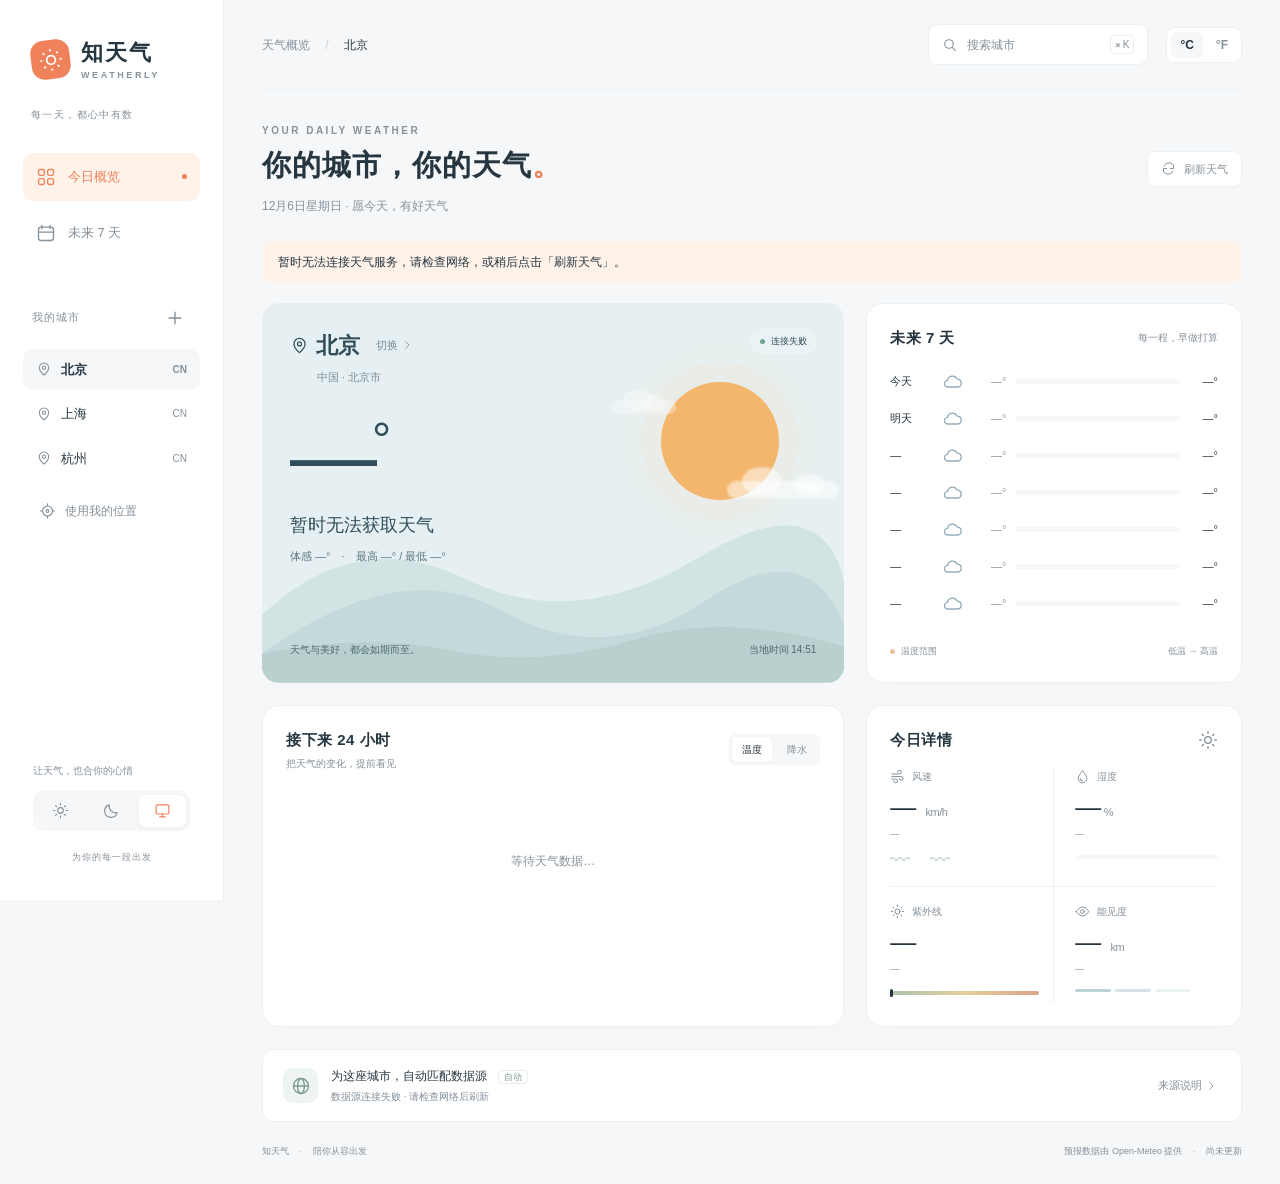
==== web-src/index.html @ a91d3758 "Import verified archived release v1.0.0 Full native source: False. Imported on 2026-10-25; not origi" ====
<!doctype html>
<html lang="zh-CN" data-theme="light">
<head>
  <meta charset="UTF-8"><meta name="viewport" content="width=device-width, initial-scale=1">
  <meta name="description" content="知天气：你的城市，你的天气。自动匹配地区预报源，查看当下天气、小时趋势与七日预报。">
  <meta name="theme-color" content="#f5f7f9"><title>知天气 · Weatherly</title>
  <link rel="icon" href="data:image/svg+xml,%3Csvg xmlns='http://www.w3.org/2000/svg' viewBox='0 0 40 40'%3E%3Crect width='40' height='40' rx='12' fill='%23f47752'/%3E%3Ccircle cx='20' cy='20' r='9' fill='white'/%3E%3C/svg%3E">
  <link rel="stylesheet" href="style.css"><script src="native.js" defer></script><script src="app.js" defer></script>
</head>
<body>
<svg class="sprite" xmlns="http://www.w3.org/2000/svg" aria-hidden="true"><defs>
<symbol id="i-sun" viewBox="0 0 24 24"><circle cx="12" cy="12" r="4"/><path d="M12 2v2m0 16v2M2 12h2m16 0h2M5 5l1.5 1.5m11 11L19 19M5 19l1.5-1.5m11-11L19 5"/></symbol>
<symbol id="i-cloud" viewBox="0 0 24 24"><path d="M6 18a4 4 0 0 1-.5-8 6 6 0 0 1 11.4-1.5A4.8 4.8 0 0 1 18 18Z"/></symbol>
<symbol id="i-rain" viewBox="0 0 24 24"><path d="M5 15a4 4 0 0 1 0-8 6 6 0 0 1 11 1 4 4 0 0 1 2 7M7 18l-1 3m6-3-1 3m6-3-1 3"/></symbol>
<symbol id="i-moon" viewBox="0 0 24 24"><path d="M20 15A9 9 0 0 1 9 4a9 9 0 1 0 11 11Z"/></symbol>
<symbol id="i-pin" viewBox="0 0 24 24"><path d="M19 10c0 5-7 11-7 11S5 15 5 10a7 7 0 1 1 14 0Z"/><circle cx="12" cy="10" r="2.5"/></symbol>
<symbol id="i-search" viewBox="0 0 24 24"><circle cx="10.5" cy="10.5" r="6.5"/><path d="m16 16 4 4"/></symbol>
<symbol id="i-arrow" viewBox="0 0 24 24"><path d="m9 5 7 7-7 7"/></symbol>
<symbol id="i-wind" viewBox="0 0 24 24"><path d="M3 8h12a3 3 0 1 0-3-3M3 12h15a3 3 0 1 1-3 3M3 16h6a3 3 0 1 1-3 3"/></symbol>
<symbol id="i-drop" viewBox="0 0 24 24"><path d="M12 3S5 11 5 15a7 7 0 0 0 14 0c0-4-7-12-7-12Z"/><path d="M8 15a4 4 0 0 0 4 4"/></symbol>
<symbol id="i-grid" viewBox="0 0 24 24"><rect x="3" y="3" width="7" height="7" rx="2"/><rect x="14" y="3" width="7" height="7" rx="2"/><rect x="3" y="14" width="7" height="7" rx="2"/><rect x="14" y="14" width="7" height="7" rx="2"/></symbol>
<symbol id="i-calendar" viewBox="0 0 24 24"><rect x="3" y="5" width="18" height="16" rx="3"/><path d="M7 3v4m10-4v4M3 11h18"/></symbol>
<symbol id="i-refresh" viewBox="0 0 24 24"><path d="M20 7v5h-5M4 17v-5h5M5 8a8 8 0 0 1 13-3l2 2M4 17l2 2a8 8 0 0 0 13-3"/></symbol>
<symbol id="i-target" viewBox="0 0 24 24"><circle cx="12" cy="12" r="7"/><circle cx="12" cy="12" r="2"/><path d="M12 2v3m0 14v3M2 12h3m14 0h3"/></symbol>
<symbol id="i-globe" viewBox="0 0 24 24"><circle cx="12" cy="12" r="9"/><ellipse cx="12" cy="12" rx="4" ry="9"/><path d="M3 12h18"/></symbol>
<symbol id="i-info" viewBox="0 0 24 24"><circle cx="12" cy="12" r="9"/><path d="M12 11v6m0-10v.2"/></symbol>
<symbol id="i-eye" viewBox="0 0 24 24"><path d="M2 12s4-7 10-7 10 7 10 7-4 7-10 7S2 12 2 12Z"/><circle cx="12" cy="12" r="3"/></symbol>
<symbol id="i-close" viewBox="0 0 24 24"><path d="m6 6 12 12M6 18 18 6"/></symbol>
<symbol id="i-plus" viewBox="0 0 24 24"><path d="M12 5v14M5 12h14"/></symbol>
<symbol id="i-check" viewBox="0 0 24 24"><path d="m5 12 4 4 10-10"/></symbol>
<symbol id="i-auto" viewBox="0 0 24 24"><rect x="3" y="4" width="18" height="13" rx="2"/><path d="M8 21h8m-4-4v4"/></symbol>
<symbol id="i-snow" viewBox="0 0 24 24"><path d="M12 2v20M3.3 7l17.4 10M3.3 17 20.7 7M9 4l3 3 3-3M9 20l3-3 3 3"/></symbol>
</defs></svg>
<aside class="sidebar">
  <a class="brand" href="#overview"><span class="brand-symbol"><svg><use href="#i-sun"/></svg></span><span>知天气<small>WEATHERLY</small></span></a>
  <div class="sidebar-label">每一天，都心中有数</div>
  <nav aria-label="页面导航"><a class="nav-link active" href="#overview"><svg class="icon"><use href="#i-grid"/></svg>今日概览<span class="nav-dot"></span></a><a class="nav-link" href="#forecast"><svg class="icon"><use href="#i-calendar"/></svg>未来 7 天</a></nav>
  <div class="saved-title">我的城市<button class="icon-button" id="addCity" aria-label="添加城市"><svg class="icon"><use href="#i-plus"/></svg></button></div>
  <div id="savedCities" class="saved-cities"></div>
  <button id="locate" class="location-button"><svg class="icon"><use href="#i-target"/></svg>使用我的位置</button>
  <div class="sidebar-bottom"><div class="theme-label">让天气，也合你的心情</div><div class="theme-control" role="group" aria-label="界面主题"><button data-theme="light" aria-label="浅色主题"><svg class="icon"><use href="#i-sun"/></svg></button><button data-theme="dark" aria-label="深色主题"><svg class="icon"><use href="#i-moon"/></svg></button><button data-theme="auto" aria-label="跟随系统主题"><svg class="icon"><use href="#i-auto"/></svg></button></div><small>为你的每一段出发</small></div>
</aside>
<main id="overview">
  <header><div class="breadcrumb">天气概览 <span>/</span> <strong id="crumbCity">北京</strong></div><div class="header-actions"><button class="city-search" id="searchCity"><svg class="icon"><use href="#i-search"/></svg><span>搜索城市</span><kbd>⌘ K</kbd></button><button class="icon-button mobile-theme" id="quickTheme" aria-label="切换明暗主题"><svg class="icon"><use href="#i-moon"/></svg></button><div class="unit-control" aria-label="温度单位"><button data-unit="c" class="selected">°C</button><button data-unit="f">°F</button></div></div></header>
  <div class="page-heading"><div><div class="eyebrow">YOUR DAILY WEATHER</div><h1>你的城市，你的天气<span>。</span></h1><p id="dateText">正在读取当地时间</p></div><button class="refresh-button" id="refresh"><svg class="icon"><use href="#i-refresh"/></svg><span>刷新天气</span></button></div>
  <div id="notice" class="notice" role="status" hidden></div>
  <div class="dashboard">
    <section class="current-card" aria-label="当前天气">
      <div class="sky-art" aria-hidden="true"><div class="sun-orb"></div><div class="cloud cloud-one"></div><div class="cloud cloud-two"></div><svg class="landscape" viewBox="0 0 800 250" preserveAspectRatio="none"><path d="M0 155Q130 30 280 105T600 75T800 110V250H0Z" fill="var(--hill-back)"/><path d="M0 210Q190 70 330 150T610 135T800 170V250H0Z" fill="var(--hill-mid)"/><path d="M0 210Q140 180 260 205T510 190T800 200V250H0Z" fill="var(--hill-front)"/></svg></div>
      <div class="current-top"><div><div class="location-heading"><svg class="icon"><use href="#i-pin"/></svg><h2 id="cityName">北京</h2><button id="changeCity" class="text-button">切换 <svg class="icon"><use href="#i-arrow"/></svg></button></div><p id="cityRegion">中国 · 北京市</p></div><span class="live-pill" id="liveState"><i></i> 正在连接</span></div>
      <div class="current-main"><div class="temperature" id="temperature">—<span>°</span></div><div class="condition" id="condition">正在获取天气</div><div class="feels" id="feels">体感 —° <span>·</span> 最高 —° / 最低 —°</div></div>
      <div class="current-bottom"><span id="weatherNote">天气与美好，都会如期而至。</span><span id="localTime">当地时间 —</span></div>
    </section>
    <section class="forecast-card panel" id="forecast"><div class="section-title"><h2>未来 7 天</h2><span class="subtle">每一程，早做打算</span></div><div id="dailyForecast" class="daily-forecast" aria-live="polite"></div><div class="forecast-foot"><span class="legend-dot"></span> 温度范围 <span>低温 → 高温</span></div></section>
    <section class="hourly-card panel"><div class="section-title"><div><h2>接下来 24 小时</h2><p class="section-description">把天气的变化，提前看见</p></div><div class="chart-tabs" role="group" aria-label="小时趋势"><button data-chart="temperature" class="selected">温度</button><button data-chart="rain">降水</button></div></div><div class="chart-wrap" id="chart" aria-label="小时温度趋势"></div><div id="hourlyForecast" class="hourly-forecast"></div></section>
    <section class="details-card panel"><div class="section-title"><h2>今日详情</h2><svg class="icon subtle"><use href="#i-sun"/></svg></div><div class="details-grid">
      <div class="detail"><div class="detail-label"><svg class="icon"><use href="#i-wind"/></svg>风速</div><div class="detail-value" id="windValue">— <small>km/h</small></div><p id="windNote">—</p><div class="wind-lines" aria-hidden="true">〰 〰</div></div>
      <div class="detail"><div class="detail-label"><svg class="icon"><use href="#i-drop"/></svg>湿度</div><div class="detail-value" id="humidityValue">—<small>%</small></div><p id="humidityNote">—</p><div class="meter"><span id="humidityMeter"></span></div></div>
      <div class="detail"><div class="detail-label"><svg class="icon"><use href="#i-sun"/></svg>紫外线</div><div class="detail-value" id="uvValue">—</div><p id="uvNote">—</p><div class="uv-meter"><span id="uvMarker"></span></div></div>
      <div class="detail"><div class="detail-label"><svg class="icon"><use href="#i-eye"/></svg>能见度</div><div class="detail-value" id="visibilityValue">— <small>km</small></div><p id="visibilityNote">—</p><div class="visibility-lines" aria-hidden="true"><i></i><i></i><i></i></div></div>
    </div></section>
    <section class="source-strip"><div class="source-icon"><svg class="icon"><use href="#i-globe"/></svg></div><div><div class="source-heading">为这座城市，自动匹配数据源 <span class="auto-tag">自动</span></div><p id="sourceText">正在选择地区预报模型…</p></div><button id="sourceInfo" class="text-button">来源说明 <svg class="icon"><use href="#i-arrow"/></svg></button></section>
  </div>
  <section class="app-settings" aria-label="应用设置"><div class="app-theme"><span>外观</span><div class="theme-control" role="group" aria-label="应用主题"><button data-theme="light" aria-label="浅色主题"><svg class="icon"><use href="#i-sun"/></svg></button><button data-theme="dark" aria-label="深色主题"><svg class="icon"><use href="#i-moon"/></svg></button><button data-theme="auto" aria-label="跟随系统主题"><svg class="icon"><use href="#i-auto"/></svg></button></div></div><button id="mobileLocate" class="app-locate"><svg class="icon"><use href="#i-target"/></svg>定位</button></section><footer><span>知天气 <span class="footer-dot">·</span> 陪你从容出发</span><span>预报数据由 <a href="https://open-meteo.com/" target="_blank" rel="noopener">Open-Meteo</a> 提供 <span class="footer-dot">·</span> <span id="updatedAt">尚未更新</span></span></footer>
</main>
<dialog id="cityDialog"><div class="dialog-top"><div><div class="eyebrow">FIND YOUR CITY</div><h2>下一站，哪里的天气？</h2></div><button class="icon-button close-dialog" aria-label="关闭城市选择"><svg class="icon"><use href="#i-close"/></svg></button></div><div class="search-input-wrap"><svg class="icon"><use href="#i-search"/></svg><input id="cityInput" placeholder="搜索城市、中文名或拼音" autocomplete="off" aria-label="搜索城市"></div><div class="search-caption" id="searchCaption">热门城市</div><div id="cityResults" class="city-results" aria-live="polite"></div><p class="dialog-tip">选择城市后，天气数据源会自动匹配。</p></dialog>
<dialog id="sourceDialog"><div class="dialog-top"><div><div class="eyebrow">SMART WEATHER SOURCES</div><h2>合适的来源，更清楚的天气</h2></div><button class="icon-button close-dialog" aria-label="关闭来源说明"><svg class="icon"><use href="#i-close"/></svg></button></div><p class="source-intro">根据城市所在地区选择气象机构的预报模型，通过 Open-Meteo 获取。当前天气为模型估算，非站点实测；地区源不可用时自动使用全球备用源。缺失的紫外线、能见度优先由 Best Match 综合模型补充，并在详情中标注。</p><div class="source-current" id="sourceCurrent"></div><div class="source-table"><div><span>中国及其他地区</span><strong>ECMWF IFS</strong></div><div><span>美国</span><strong>NOAA GFS</strong></div><div><span>日本</span><strong>JMA</strong></div><div><span>德国</span><strong>DWD ICON</strong></div><div><span>法国</span><strong>Météo-France</strong></div><div><span>加拿大</span><strong>GEM</strong></div><div><span>备用来源</span><strong>Open-Meteo Best Match</strong></div></div><p class="dialog-tip">中国气象局开放数据暂不稳定，当前使用 ECMWF。各项指标可能因模型覆盖而缺失，缺失项显示「—」。</p><a class="source-doc" href="https://open-meteo.com/en/docs" target="_blank" rel="noopener">查看数据与模型文档 ↗</a></dialog>
<div id="toast" class="toast" role="status" hidden></div>
</body></html>
---- web-src/style.css ----
:root{--bg:#f5f7f9;--panel:#fff;--text:#263640;--muted:#85919b;--line:#edf0f2;--accent:#ef815b;--accent-soft:#fff2e9;--sky:#e6f0f3;--sky-text:#304e59;--hill-back:#d2e3e4;--hill-mid:#c4d9d9;--hill-front:#b9d0cf;--input:#f5f7f9;--shadow:0 7px 24px #32414d03;--chart-line:#ef986a;--chart-fill:#fcebdc;--cloud:#ffffff85}
html[data-theme=dark]{--bg:#151d26;--panel:#1e2935;--text:#edf3f7;--muted:#93a3b1;--line:#2c3945;--accent:#f1a27c;--accent-soft:#3c302c;--sky:#253b4b;--sky-text:#e3edf3;--hill-back:#294756;--hill-mid:#27424c;--hill-front:#213a41;--input:#26333f;--shadow:0 7px 24px #0000000a;--chart-line:#e7a079;--chart-fill:#4d3930;--cloud:#617b8730}
*{box-sizing:border-box}html{scroll-behavior:smooth;scroll-padding-top:24px}body{margin:0;background:var(--bg);color:var(--text);font-family:'DM Sans','Segoe UI','Microsoft YaHei',sans-serif;font-size:14px;line-height:1.5;transition:background .25s,color .25s}button,input{font:inherit}button,a{-webkit-tap-highlight-color:transparent}button{color:inherit;cursor:pointer}button{border:0}button:disabled{cursor:wait;opacity:.55}a{color:inherit;text-decoration:none}button:focus-visible,a:focus-visible,input:focus-visible{outline:3px solid var(--accent);outline-offset:4px}.sprite{position:absolute;width:0;height:0;overflow:hidden}.icon{width:20px;height:20px;fill:none;stroke:currentColor;stroke-width:1.6;stroke-linecap:round;stroke-linejoin:round;flex-shrink:0}h1,h2,p{margin:0}.sidebar{position:fixed;inset:0 auto 0 0;width:224px;padding:36px 23px;background:var(--panel);border-right:1px solid var(--line);display:flex;flex-direction:column;z-index:10}.brand{display:flex;align-items:center;gap:11px;padding:0 8px;font-size:22px;font-weight:700;letter-spacing:2px}.brand small{display:block;font-size:9px;letter-spacing:2.6px;color:var(--muted);margin-top:0}.brand-symbol{background:var(--accent);width:39px;height:39px;border-radius:13px;display:grid;place-items:center;color:#fff;transform:rotate(-7deg)}.brand-symbol svg{width:26px;height:26px;stroke:currentColor;fill:none;stroke-width:1.6}.sidebar-label{color:var(--muted);font-size:10px;letter-spacing:1.4px;margin:24px 8px 31px}.nav-link{display:flex;align-items:center;gap:12px;border-radius:10px;padding:14px 13px;margin-bottom:8px;color:var(--muted);font-size:13px;font-weight:500}.nav-link.active{background:var(--accent-soft);color:var(--accent)}.nav-dot{width:5px;height:5px;background:currentColor;border-radius:100%;margin-left:auto}.saved-title{margin:37px 9px 12px;color:var(--muted);font-size:11px;display:flex;justify-content:space-between;align-items:center;letter-spacing:1px}.icon-button{background:transparent;width:32px;height:32px;display:grid;place-items:center;border-radius:8px}.icon-button:hover{background:var(--input)}.saved-city{background:transparent;text-align:left;width:100%;border-radius:10px;padding:11px 13px;display:flex;align-items:center;justify-content:space-between;margin:3px 0;font-size:13px}.saved-city.selected{background:var(--input);font-weight:600}.city-small{display:flex;gap:9px;align-items:center}.city-small .icon{width:16px;height:16px;color:var(--muted)}.saved-city .city-country{color:var(--muted);font-size:10px}.location-button{display:flex;align-items:center;gap:9px;font-size:12px;color:var(--muted);background:transparent;margin:18px 10px}.location-button .icon{width:17px}.sidebar-bottom{margin-top:auto;padding:30px 10px 0}.theme-label{font-size:10px;color:var(--muted);margin-bottom:13px}.theme-control{display:flex;background:var(--input);padding:4px;border-radius:10px;gap:4px}.theme-control button{flex:1;height:32px;border-radius:7px;background:transparent;color:var(--muted);display:grid;place-items:center}.theme-control button.selected{background:var(--panel);box-shadow:0 2px 7px #0000000b;color:var(--accent)}.theme-control .icon{width:17px;height:17px}.sidebar-bottom small{display:block;text-align:center;margin-top:20px;font-size:9px;color:var(--muted);letter-spacing:1px}main{margin-left:224px;padding:0 38px;max-width:1680px}header{height:90px;display:flex;justify-content:space-between;align-items:center;border-bottom:1px solid var(--line)}.breadcrumb{font-size:12px;color:var(--muted)}.breadcrumb span{padding:0 12px;color:#c5cbd0}.breadcrumb strong{font-weight:500;color:var(--text)}.header-actions{display:flex;align-items:center;gap:18px}.city-search{display:flex;align-items:center;gap:9px;border:1px solid var(--line);background:var(--panel);border-radius:9px;padding:10px 13px;color:var(--muted);font-size:12px;width:220px}.city-search .icon{width:16px;height:16px}kbd{margin-left:auto;font-size:10px;font-family:inherit;color:var(--muted);border:1px solid var(--line);border-radius:4px;padding:1px 4px}.unit-control{display:flex;align-items:center;gap:4px;background:var(--panel);padding:4px;border:1px solid var(--line);border-radius:9px}.unit-control button{background:transparent;color:var(--muted);padding:4px 9px;border-radius:6px;font-weight:600;font-size:12px}.unit-control button.selected{background:var(--input);color:var(--text)}.mobile-theme{display:none}.page-heading{display:flex;justify-content:space-between;align-items:center;padding:33px 0 26px}.eyebrow{font-size:10px;letter-spacing:2.5px;font-weight:600;color:var(--muted)}h1{font-size:29px;letter-spacing:1px;font-weight:600;margin:6px 0 9px}h1 span{color:var(--accent)}.page-heading p{font-size:12px;color:var(--muted)}.refresh-button{display:flex;align-items:center;gap:8px;background:var(--panel);border:1px solid var(--line);padding:9px 13px;border-radius:8px;font-size:11px;color:var(--muted)}.refresh-button .icon{width:15px;height:15px}.refresh-button.loading .icon{animation:spin 1.5s linear infinite}@keyframes spin{to{transform:rotate(360deg)}}.dashboard{display:grid;grid-template-columns:minmax(0,1.55fr) minmax(310px,1fr);gap:22px}.panel{background:var(--panel);border:1px solid var(--line);border-radius:17px;box-shadow:var(--shadow);padding:23px}.current-card{background:var(--sky);border-radius:17px;position:relative;min-height:355px;overflow:hidden;padding:26px 28px;color:var(--sky-text);display:flex;flex-direction:column}.sky-art{position:absolute;inset:0;pointer-events:none}.sun-orb{width:118px;height:118px;position:absolute;right:65px;top:79px;background:#f4b66d;border-radius:50%;box-shadow:0 0 0 20px #f8c48112,0 0 0 40px #f8c4810a;transition:background .4s}.current-card.night .sun-orb{background:#e5edf0;box-shadow:0 0 30px #e5edf020;width:84px;height:84px;right:75px;top:90px}.current-card.rainy .sun-orb{opacity:.25}.current-card.night .sun-orb:after{content:'';position:absolute;background:var(--sky);border-radius:50%;width:77px;height:77px;left:23px;top:-13px}.cloud{background:var(--cloud);position:absolute;height:18px;border-radius:100px;filter:blur(1px)}.cloud:before,.cloud:after{content:'';position:absolute;background:inherit;border-radius:50%;bottom:4px}.cloud:before{width:40px;height:28px;left:15px}.cloud:after{width:30px;height:21px;right:15px}.cloud-one{width:112px;right:5px;top:178px}.cloud-two{width:86px;right:157px;top:95px;opacity:.65;transform:scale(.75)}.landscape{position:absolute;width:100%;height:47%;bottom:0}.current-top,.current-main,.current-bottom{position:relative;z-index:1}.current-top{display:flex;justify-content:space-between;align-items:flex-start}.location-heading{display:flex;align-items:center;gap:7px}.location-heading h2{font-size:22px;font-weight:600}.location-heading>.icon{width:19px;height:19px}.text-button{display:flex;align-items:center;gap:3px;background:transparent;color:var(--muted);font-size:11px;padding:4px}.text-button .icon{width:12px;height:12px}.location-heading .text-button{margin-left:5px;color:var(--sky-text);opacity:.6}.current-top p{font-size:11px;opacity:.6;margin:7px 0 0 27px}.live-pill{display:flex;align-items:center;gap:6px;font-size:9px;border:1px solid #ffffff60;background:#ffffff28;padding:5px 8px;border-radius:30px;white-space:nowrap}.live-pill i{width:5px;height:5px;border-radius:50%;background:#70a48d}.current-main{margin-top:24px}.temperature{font-size:87px;line-height:1.05;font-weight:500;letter-spacing:-5px}.temperature span{font-size:48px;vertical-align:top;line-height:1.3;font-weight:400}.condition{font-size:18px;font-weight:500;margin-top:12px}.feels{font-size:11px;margin-top:9px;opacity:.75}.feels span{padding:0 8px}.current-bottom{margin-top:auto;padding-top:30px;display:flex;justify-content:space-between;font-size:10px;opacity:.8;gap:10px}.section-title{display:flex;justify-content:space-between;align-items:center;gap:8px}.section-title h2{font-size:15px;font-weight:600;letter-spacing:.5px}.subtle{color:var(--muted);font-size:10px}.daily-forecast{margin-top:14px;min-height:270px}.day-row{display:grid;grid-template-columns:44px 26px 28px 1fr 29px;align-items:center;gap:9px;min-height:37px;font-size:11px}.day-row .day{font-weight:500}.day-row .icon{width:20px;height:20px;color:#efa46a}.day-row .icon.cloudy{color:#92acba}.day-row .icon.wet{color:#78a8c2}.day-low{color:var(--muted);text-align:right}.day-high{text-align:right;font-weight:500}.temp-track{height:5px;border-radius:6px;background:var(--input);position:relative}.temp-bar{position:absolute;height:5px;border-radius:6px;background:linear-gradient(90deg,#eedbbf,#ec9d76)}.forecast-foot{display:flex;align-items:center;gap:6px;font-size:9px;color:var(--muted);margin-top:12px}.forecast-foot>span:last-child{margin-left:auto}.legend-dot{background:#e7c09d;width:5px;height:5px;border-radius:50%}.section-description{font-size:10px;color:var(--muted);margin-top:5px}.hourly-card{padding-bottom:20px;min-height:304px}.chart-tabs{display:flex;gap:5px;background:var(--input);border-radius:7px;padding:3px}.chart-tabs button{background:transparent;color:var(--muted);font-size:10px;padding:5px 10px;border-radius:5px}.chart-tabs button.selected{background:var(--panel);color:var(--text);box-shadow:0 1px 4px #00000007}.chart-wrap{margin-top:17px;height:145px;position:relative}.chart-wrap>svg{width:100%;height:100%;overflow:visible}.chart-empty{height:100%;display:grid;place-items:center;color:var(--muted);font-size:12px}.hourly-forecast{display:grid;grid-template-columns:repeat(8,1fr);gap:8px;margin-top:10px}.hour-item{text-align:center;font-size:10px;color:var(--muted)}.hour-item .icon{display:block;margin:9px auto 7px;color:#dfab72;width:19px;height:19px}.hour-item strong{font-weight:500;color:var(--text);font-size:12px}.hour-item:first-child{background:var(--accent-soft);border-radius:9px;margin:-2px -3px;padding:2px 3px}.details-card{padding:23px;min-height:304px}.details-grid{display:grid;grid-template-columns:repeat(2,1fr);margin-top:18px}.detail{padding:0 14px 10px;position:relative;min-height:117px}.detail:nth-child(odd){padding-left:0;border-right:1px solid var(--line)}.detail:nth-child(even){padding-right:0;padding-left:21px}.detail:nth-child(n+3){border-top:1px solid var(--line);padding-top:17px;padding-bottom:0}.detail-label{display:flex;align-items:center;gap:7px;font-size:10px;color:var(--muted)}.detail-label .icon{width:15px;height:15px}.detail-value{font-size:26px;letter-spacing:-.5px;margin-top:8px;line-height:1.2}.detail-value small{font-size:11px;font-weight:400;margin-left:3px;color:var(--muted)}.detail p{font-size:9px;color:var(--muted);margin-top:5px}.wind-lines{color:#a9c3c4;font-size:20px;letter-spacing:7px;line-height:1.1;margin-top:7px}.meter{height:4px;background:var(--input);border-radius:5px;width:100%;margin-top:13px}.meter span{display:block;height:4px;max-width:100%;width:0;background:#adc8ca;border-radius:5px}.uv-meter{height:4px;background:linear-gradient(90deg,#a9c3af,#e5cf9d,#dca387);border-radius:5px;margin-top:14px;position:relative}.uv-meter span{position:absolute;left:0;width:3px;height:8px;top:-2px;background:var(--text);border-radius:4px}.visibility-lines{display:flex;gap:4px;margin-top:12px}.visibility-lines i{width:25%;height:3px;border-radius:4px;background:#bed3d7}.visibility-lines i:nth-child(2){opacity:.6}.visibility-lines i:nth-child(3){opacity:.3}.source-strip{grid-column:1/-1;display:flex;align-items:center;gap:13px;padding:17px 20px;background:var(--panel);border:1px solid var(--line);border-radius:12px}.source-icon{width:35px;height:35px;border-radius:10px;background:#edf4f1;color:#7b9b8c;display:grid;place-items:center}html[data-theme=dark] .source-icon{background:#2a3e38}.source-heading{font-size:12px;font-weight:500}.auto-tag{font-size:9px;color:#7b9b8c;border:1px solid #7b9b8c30;border-radius:4px;padding:1px 5px;margin-left:8px}.source-strip p{font-size:10px;color:var(--muted);margin-top:4px}.source-strip>button{margin-left:auto;white-space:nowrap}footer{display:flex;justify-content:space-between;gap:20px;padding:23px 0 25px;font-size:9px;color:var(--muted)}.footer-dot{padding:0 8px;opacity:.6}footer a:hover{text-decoration:underline}.notice{background:var(--accent-soft);color:var(--text);padding:12px 16px;font-size:12px;border-radius:10px;margin-bottom:20px}.notice[hidden],.toast[hidden]{display:none}dialog{width:520px;max-width:calc(100% - 32px);max-height:85vh;border:1px solid var(--line);border-radius:19px;background:var(--panel);color:var(--text);padding:29px;box-shadow:0 30px 100px #00000022}dialog::backdrop{background:#14233166;backdrop-filter:blur(5px)}.dialog-top{display:flex;align-items:flex-start;justify-content:space-between;gap:12px}.dialog-top h2{font-size:20px;font-weight:600;letter-spacing:.5px;margin-top:7px}.search-input-wrap{display:flex;align-items:center;gap:11px;background:var(--input);border:1px solid var(--line);padding:12px 15px;border-radius:10px;margin:23px 0 18px;color:var(--muted)}.search-input-wrap input{border:0;outline:none;background:transparent;color:var(--text);width:100%;font-size:13px}.search-input-wrap:focus-within{border-color:var(--accent)}.search-caption{font-size:11px;color:var(--muted);margin-bottom:8px}.city-results{max-height:330px;overflow-y:auto}.city-result{display:flex;align-items:center;width:100%;gap:12px;padding:12px 9px;background:transparent;text-align:left;border-radius:8px}.city-result:hover{background:var(--input)}.city-result>.icon{color:var(--muted);width:18px}.city-result strong{font-size:13px;font-weight:500;display:block}.city-result small{color:var(--muted);font-size:10px;display:block;margin-top:2px}.city-result .result-source{margin-left:auto;font-size:10px;color:var(--muted)}.dialog-tip{font-size:11px;color:var(--muted);margin-top:17px;line-height:1.8}.source-intro{font-size:12px;line-height:1.9;color:var(--muted);margin-top:21px}.source-current{background:var(--accent-soft);padding:13px 16px;border-radius:9px;font-size:12px;margin-top:16px}.source-table{margin-top:16px}.source-table>div{display:flex;justify-content:space-between;padding:10px 1px;border-bottom:1px solid var(--line);font-size:12px}.source-table span{color:var(--muted)}.source-table strong{font-weight:500}.source-doc{display:block;color:var(--accent);font-size:11px;margin-top:16px}.toast{position:fixed;bottom:30px;left:50%;transform:translateX(-50%);background:var(--text);color:var(--panel);padding:12px 20px;border-radius:9px;box-shadow:0 5px 25px #00000020;z-index:50;font-size:12px}.loading-data .current-main{opacity:.45}.loading-data .daily-forecast,.loading-data .chart-wrap,.loading-data .details-grid{opacity:.45}
@media(min-width:1450px){main{padding-left:50px;padding-right:50px}.dashboard{grid-template-columns:minmax(0,1.6fr) minmax(370px,1fr)}.current-card{min-height:385px}.current-main{margin-top:34px}.daily-forecast{margin-top:20px}.day-row{min-height:39px}.temperature{font-size:98px}.sun-orb{right:90px;top:95px;width:140px;height:140px}}
@media(max-width:1150px){.sidebar{width:195px;padding-left:18px;padding-right:18px}main{margin-left:195px;padding:0 25px}.dashboard{gap:17px;grid-template-columns:minmax(0,1.4fr) minmax(295px,1fr)}.panel{padding:19px}.current-card{padding:23px;min-height:350px}.current-bottom{font-size:9px}.sun-orb{right:38px;width:95px;height:95px;top:107px}.cloud-two{right:94px}.subtle{font-size:9px}.day-row{gap:6px}.hourly-forecast{gap:4px}.details-card{padding:19px}.detail:nth-child(even){padding-left:15px}}
@media(max-width:950px){.sidebar{width:175px;padding:30px 13px}main{margin-left:175px;padding:0 23px}.dashboard{grid-template-columns:minmax(0,1fr) minmax(260px,.85fr)}.current-card{min-height:346px;padding:21px}.current-top{gap:8px}.live-pill{font-size:8px;padding:4px 5px}.location-heading h2{font-size:19px}.current-top p{margin-left:0}.current-main{margin-top:33px}.temperature{font-size:76px}.sun-orb{right:30px;top:135px;width:76px;height:76px}.current-bottom{flex-direction:column;gap:5px}.feels{font-size:10px}.hourly-card{grid-column:1/-1}.details-card{grid-column:1/-1}.details-grid{grid-template-columns:repeat(4,1fr)}.detail:nth-child(n){border-top:0;border-right:1px solid var(--line);padding:0 18px;min-height:110px}.detail:first-child{padding-left:0}.detail:last-child{border:0;padding-right:0}.sidebar-label{letter-spacing:.6px}.brand{font-size:20px;gap:8px}.brand-symbol{width:33px;height:33px}.city-search{width:180px}h1{font-size:25px}.source-strip{padding:16px}.source-heading{font-size:11px}.day-row{grid-template-columns:38px 23px 24px 1fr 24px}.section-title .subtle{display:none}}
@media(max-width:720px){.sidebar{position:relative;inset:auto;width:100%;height:70px;border-right:0;border-bottom:1px solid var(--line);padding:0 20px;flex-direction:row;align-items:center;justify-content:space-between}.brand{padding:0;font-size:20px;gap:10px}.brand-symbol{width:35px;height:35px}.brand small{font-size:8px}.sidebar nav{display:flex;gap:9px}.nav-link{padding:8px 10px;margin:0;font-size:11px}.nav-link .icon{width:15px;height:15px}.nav-dot,.sidebar-label,.saved-title,.saved-cities,.location-button,.sidebar-bottom{display:none}main{margin-left:0;padding:0 20px}header{height:68px}.breadcrumb{font-size:11px}.header-actions{gap:9px}.city-search{width:auto;padding:9px}.city-search kbd{display:none}.mobile-theme{display:grid}.city-search span{font-size:11px}.unit-control button{padding:4px 6px;font-size:11px}.page-heading{padding:24px 0 22px}.eyebrow{font-size:8px}h1{font-size:23px;margin:7px 0 8px;letter-spacing:.3px}.page-heading p{font-size:10px}.refresh-button{padding:9px;align-self:flex-end;margin-bottom:3px}.refresh-button span{display:none}.dashboard{grid-template-columns:1fr;gap:17px}.current-card{min-height:330px;padding:25px}.current-main{margin-top:26px}.temperature{font-size:88px}.current-top p{margin-left:25px}.location-heading h2{font-size:23px}.current-bottom{flex-direction:row;padding-top:25px}.sun-orb{width:110px;height:110px;right:54px;top:88px}.cloud-one{right:15px;top:170px}.cloud-two{right:151px;top:80px}.forecast-card{grid-row:4}.daily-forecast{min-height:260px}.day-row{grid-template-columns:47px 33px 32px 1fr 32px;gap:15px;min-height:37px;font-size:12px}.section-title .subtle{display:block}.panel{padding:22px}.hourly-card{min-height:304px}.hourly-forecast{gap:5px}.details-grid{grid-template-columns:1fr 1fr}.detail:nth-child(n){border:0;padding:0 17px 15px;min-height:119px}.detail:nth-child(odd){padding-left:0;border-right:1px solid var(--line)}.detail:nth-child(even){padding-right:0}.detail:nth-child(n+3){border-top:1px solid var(--line);padding-top:17px;padding-bottom:0}.source-strip{gap:10px}.source-strip .text-button{font-size:0}.source-strip .text-button .icon{width:18px;height:18px}.source-heading{font-size:11px}.source-strip p{font-size:9px;max-width:255px}.auto-tag{margin-left:4px}footer{flex-direction:column;gap:7px;text-align:center;padding-bottom:26px}.notice{font-size:11px}dialog{padding:23px}.dialog-top h2{font-size:19px}}
@media(prefers-reduced-motion:reduce){*{animation:none!important;scroll-behavior:auto!important;transition:none!important}}
.current-card.night .sun-orb{background:#ffedc8}

.app-settings{display:none}@media(max-width:720px){.app-settings{display:flex;align-items:center;justify-content:space-between;margin-top:18px;padding:14px 16px;background:var(--panel);border:1px solid var(--line);border-radius:12px}.app-theme{display:flex;align-items:center;gap:10px;font-size:11px;color:var(--muted)}.app-theme .theme-control{width:138px}.app-locate{display:flex;align-items:center;gap:6px;background:transparent;color:var(--muted);font-size:11px}.app-locate .icon{width:16px;height:16px}body{overscroll-behavior-y:contain}}
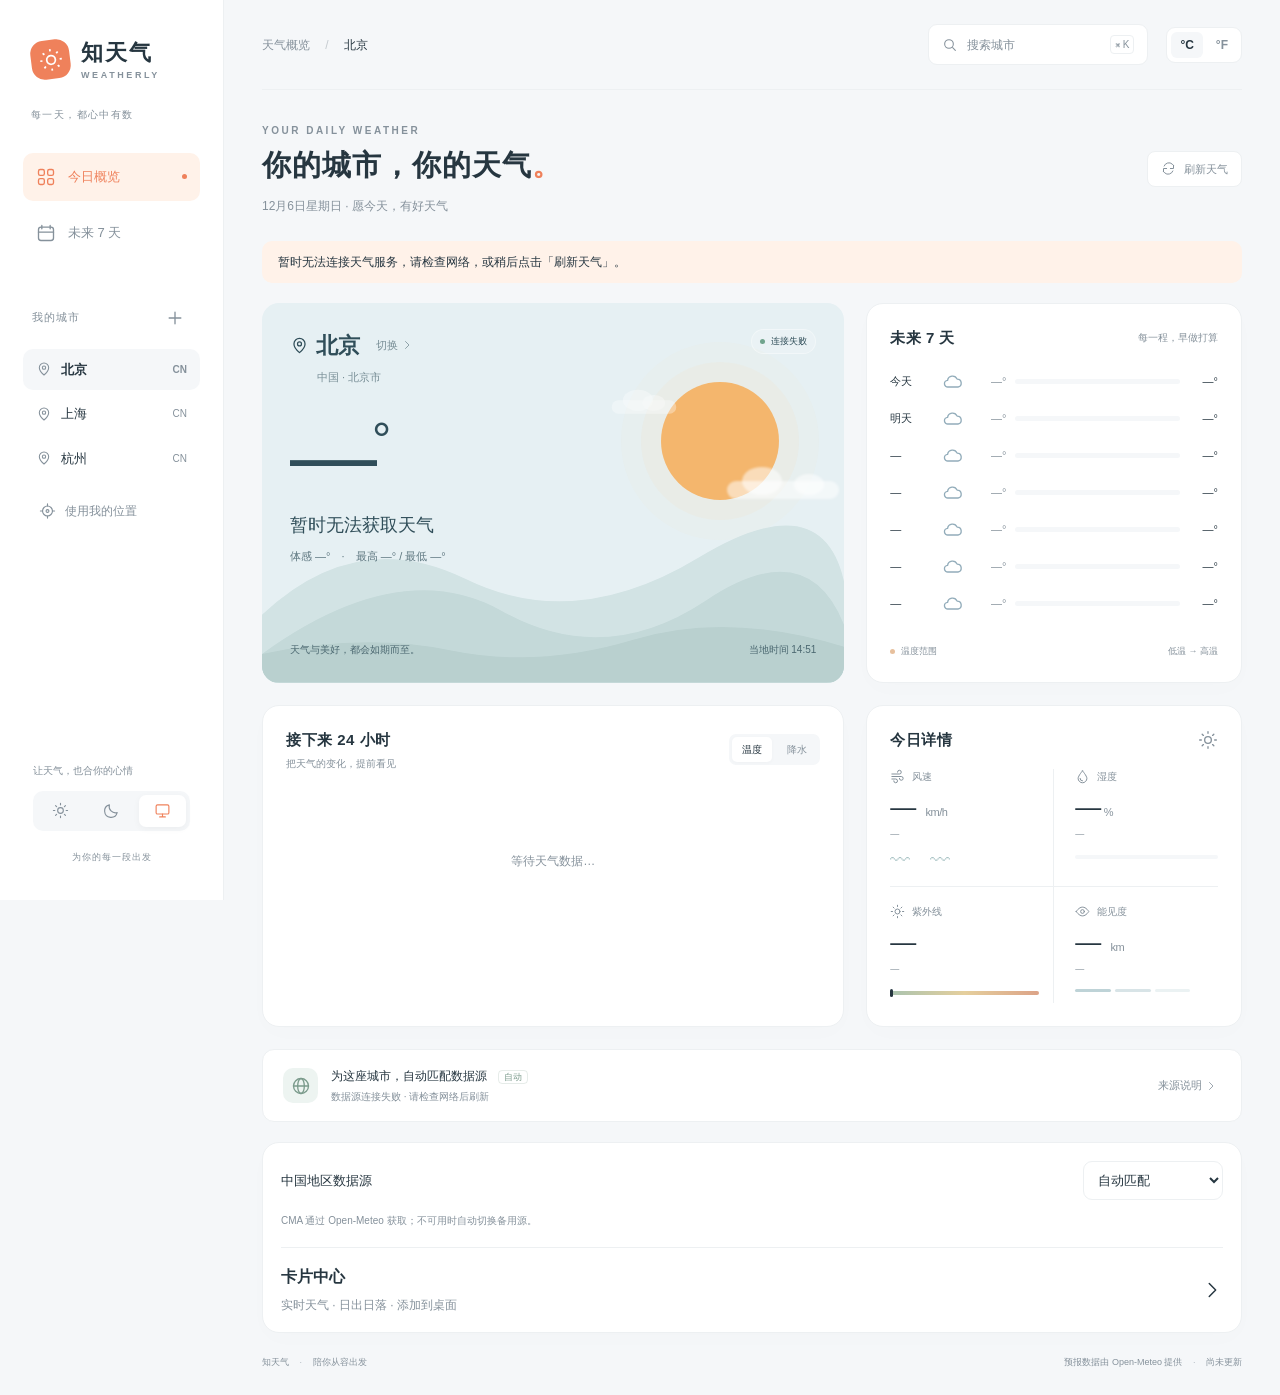
==== commit cbedc2c9: "Import verified archived release v1.1.0 Full native source: False. Imported on 2026-10-25; not origi" ====
--- a/web-src/index.html
+++ b/web-src/index.html
@@ -61,9 +61,9 @@
     </div></section>
     <section class="source-strip"><div class="source-icon"><svg class="icon"><use href="#i-globe"/></svg></div><div><div class="source-heading">为这座城市，自动匹配数据源 <span class="auto-tag">自动</span></div><p id="sourceText">正在选择地区预报模型…</p></div><button id="sourceInfo" class="text-button">来源说明 <svg class="icon"><use href="#i-arrow"/></svg></button></section>
   </div>
-  <section class="app-settings" aria-label="应用设置"><div class="app-theme"><span>外观</span><div class="theme-control" role="group" aria-label="应用主题"><button data-theme="light" aria-label="浅色主题"><svg class="icon"><use href="#i-sun"/></svg></button><button data-theme="dark" aria-label="深色主题"><svg class="icon"><use href="#i-moon"/></svg></button><button data-theme="auto" aria-label="跟随系统主题"><svg class="icon"><use href="#i-auto"/></svg></button></div></div><button id="mobileLocate" class="app-locate"><svg class="icon"><use href="#i-target"/></svg>定位</button></section><footer><span>知天气 <span class="footer-dot">·</span> 陪你从容出发</span><span>预报数据由 <a href="https://open-meteo.com/" target="_blank" rel="noopener">Open-Meteo</a> 提供 <span class="footer-dot">·</span> <span id="updatedAt">尚未更新</span></span></footer>
+  <section class="app-settings" aria-label="应用设置"><div class="app-theme"><span>外观</span><div class="theme-control" role="group" aria-label="应用主题"><button data-theme="light" aria-label="浅色主题"><svg class="icon"><use href="#i-sun"/></svg></button><button data-theme="dark" aria-label="深色主题"><svg class="icon"><use href="#i-moon"/></svg></button><button data-theme="auto" aria-label="跟随系统主题"><svg class="icon"><use href="#i-auto"/></svg></button></div></div><button id="mobileLocate" class="app-locate"><svg class="icon"><use href="#i-target"/></svg>定位</button></section><section class="mobile-tools panel" aria-label="天气设置"><div class="tool-row"><label for="chinaSource">中国地区数据源</label><select id="chinaSource"><option value="auto">自动匹配</option><option value="cma">中国气象局 CMA</option><option value="ecmwf">ECMWF IFS</option></select></div><p id="chinaSourceNote" class="section-description">CMA 通过 Open-Meteo 获取；不可用时自动切换备用源。</p><a class="cards-entry" href="https://appassets.androidplatform.net/native/cards"><span><strong>卡片中心</strong><small>实时天气 · 日出日落 · 添加到桌面</small></span><svg class="icon"><use href="#i-arrow"/></svg></a></section><footer><span>知天气 <span class="footer-dot">·</span> 陪你从容出发</span><span>预报数据由 <a href="https://open-meteo.com/" target="_blank" rel="noopener">Open-Meteo</a> 提供 <span class="footer-dot">·</span> <span id="updatedAt">尚未更新</span></span></footer>
 </main>
 <dialog id="cityDialog"><div class="dialog-top"><div><div class="eyebrow">FIND YOUR CITY</div><h2>下一站，哪里的天气？</h2></div><button class="icon-button close-dialog" aria-label="关闭城市选择"><svg class="icon"><use href="#i-close"/></svg></button></div><div class="search-input-wrap"><svg class="icon"><use href="#i-search"/></svg><input id="cityInput" placeholder="搜索城市、中文名或拼音" autocomplete="off" aria-label="搜索城市"></div><div class="search-caption" id="searchCaption">热门城市</div><div id="cityResults" class="city-results" aria-live="polite"></div><p class="dialog-tip">选择城市后，天气数据源会自动匹配。</p></dialog>
-<dialog id="sourceDialog"><div class="dialog-top"><div><div class="eyebrow">SMART WEATHER SOURCES</div><h2>合适的来源，更清楚的天气</h2></div><button class="icon-button close-dialog" aria-label="关闭来源说明"><svg class="icon"><use href="#i-close"/></svg></button></div><p class="source-intro">根据城市所在地区选择气象机构的预报模型，通过 Open-Meteo 获取。当前天气为模型估算，非站点实测；地区源不可用时自动使用全球备用源。缺失的紫外线、能见度优先由 Best Match 综合模型补充，并在详情中标注。</p><div class="source-current" id="sourceCurrent"></div><div class="source-table"><div><span>中国及其他地区</span><strong>ECMWF IFS</strong></div><div><span>美国</span><strong>NOAA GFS</strong></div><div><span>日本</span><strong>JMA</strong></div><div><span>德国</span><strong>DWD ICON</strong></div><div><span>法国</span><strong>Météo-France</strong></div><div><span>加拿大</span><strong>GEM</strong></div><div><span>备用来源</span><strong>Open-Meteo Best Match</strong></div></div><p class="dialog-tip">中国气象局开放数据暂不稳定，当前使用 ECMWF。各项指标可能因模型覆盖而缺失，缺失项显示「—」。</p><a class="source-doc" href="https://open-meteo.com/en/docs" target="_blank" rel="noopener">查看数据与模型文档 ↗</a></dialog>
+<dialog id="sourceDialog"><div class="dialog-top"><div><div class="eyebrow">SMART WEATHER SOURCES</div><h2>合适的来源，更清楚的天气</h2></div><button class="icon-button close-dialog" aria-label="关闭来源说明"><svg class="icon"><use href="#i-close"/></svg></button></div><p class="source-intro">根据城市所在地区选择气象机构的预报模型，通过 Open-Meteo 获取。当前天气为模型估算，非站点实测；地区源不可用时自动使用全球备用源。缺失的紫外线、能见度优先由 Best Match 综合模型补充，并在详情中标注。</p><div class="source-current" id="sourceCurrent"></div><div class="source-table"><div><span>中国地区（可选）</span><strong>CMA GRAPES / ECMWF IFS</strong></div><div><span>其他地区</span><strong>ECMWF IFS</strong></div><div><span>美国</span><strong>NOAA GFS</strong></div><div><span>日本</span><strong>JMA</strong></div><div><span>德国</span><strong>DWD ICON</strong></div><div><span>法国</span><strong>Météo-France</strong></div><div><span>加拿大</span><strong>GEM</strong></div><div><span>备用来源</span><strong>Open-Meteo Best Match</strong></div></div><p class="dialog-tip">中国地区可在页面底部选择中国气象局 CMA（通过 Open-Meteo）或 ECMWF；CMA 不可用时使用备用源，并标明实际来源。各项指标可能因模型覆盖而缺失，缺失项显示「—」。</p><a class="source-doc" href="https://open-meteo.com/en/docs" target="_blank" rel="noopener">查看数据与模型文档 ↗</a></dialog>
 <div id="toast" class="toast" role="status" hidden></div>
 </body></html>
--- a/web-src/style.css
+++ b/web-src/style.css
@@ -9,3 +9,5 @@
 .current-card.night .sun-orb{background:#ffedc8}
 
 .app-settings{display:none}@media(max-width:720px){.app-settings{display:flex;align-items:center;justify-content:space-between;margin-top:18px;padding:14px 16px;background:var(--panel);border:1px solid var(--line);border-radius:12px}.app-theme{display:flex;align-items:center;gap:10px;font-size:11px;color:var(--muted)}.app-theme .theme-control{width:138px}.app-locate{display:flex;align-items:center;gap:6px;background:transparent;color:var(--muted);font-size:11px}.app-locate .icon{width:16px;height:16px}body{overscroll-behavior-y:contain}}
+
+.mobile-tools{margin-top:20px;padding:18px}.tool-row{display:flex;gap:12px;align-items:center;justify-content:space-between;font-size:13px}.tool-row select{font:inherit;max-width:58%;border:1px solid var(--line);border-radius:9px;padding:10px;color:var(--text);background:var(--panel)}.mobile-tools p{margin:12px 0 18px;line-height:1.7}.cards-entry{display:flex;align-items:center;justify-content:space-between;color:var(--text);text-decoration:none;padding-top:17px;border-top:1px solid var(--line)}.cards-entry strong{font-size:16px}.cards-entry small{display:block;font-size:12px;color:var(--muted);margin-top:7px}.cards-entry .icon{width:22px;height:22px}
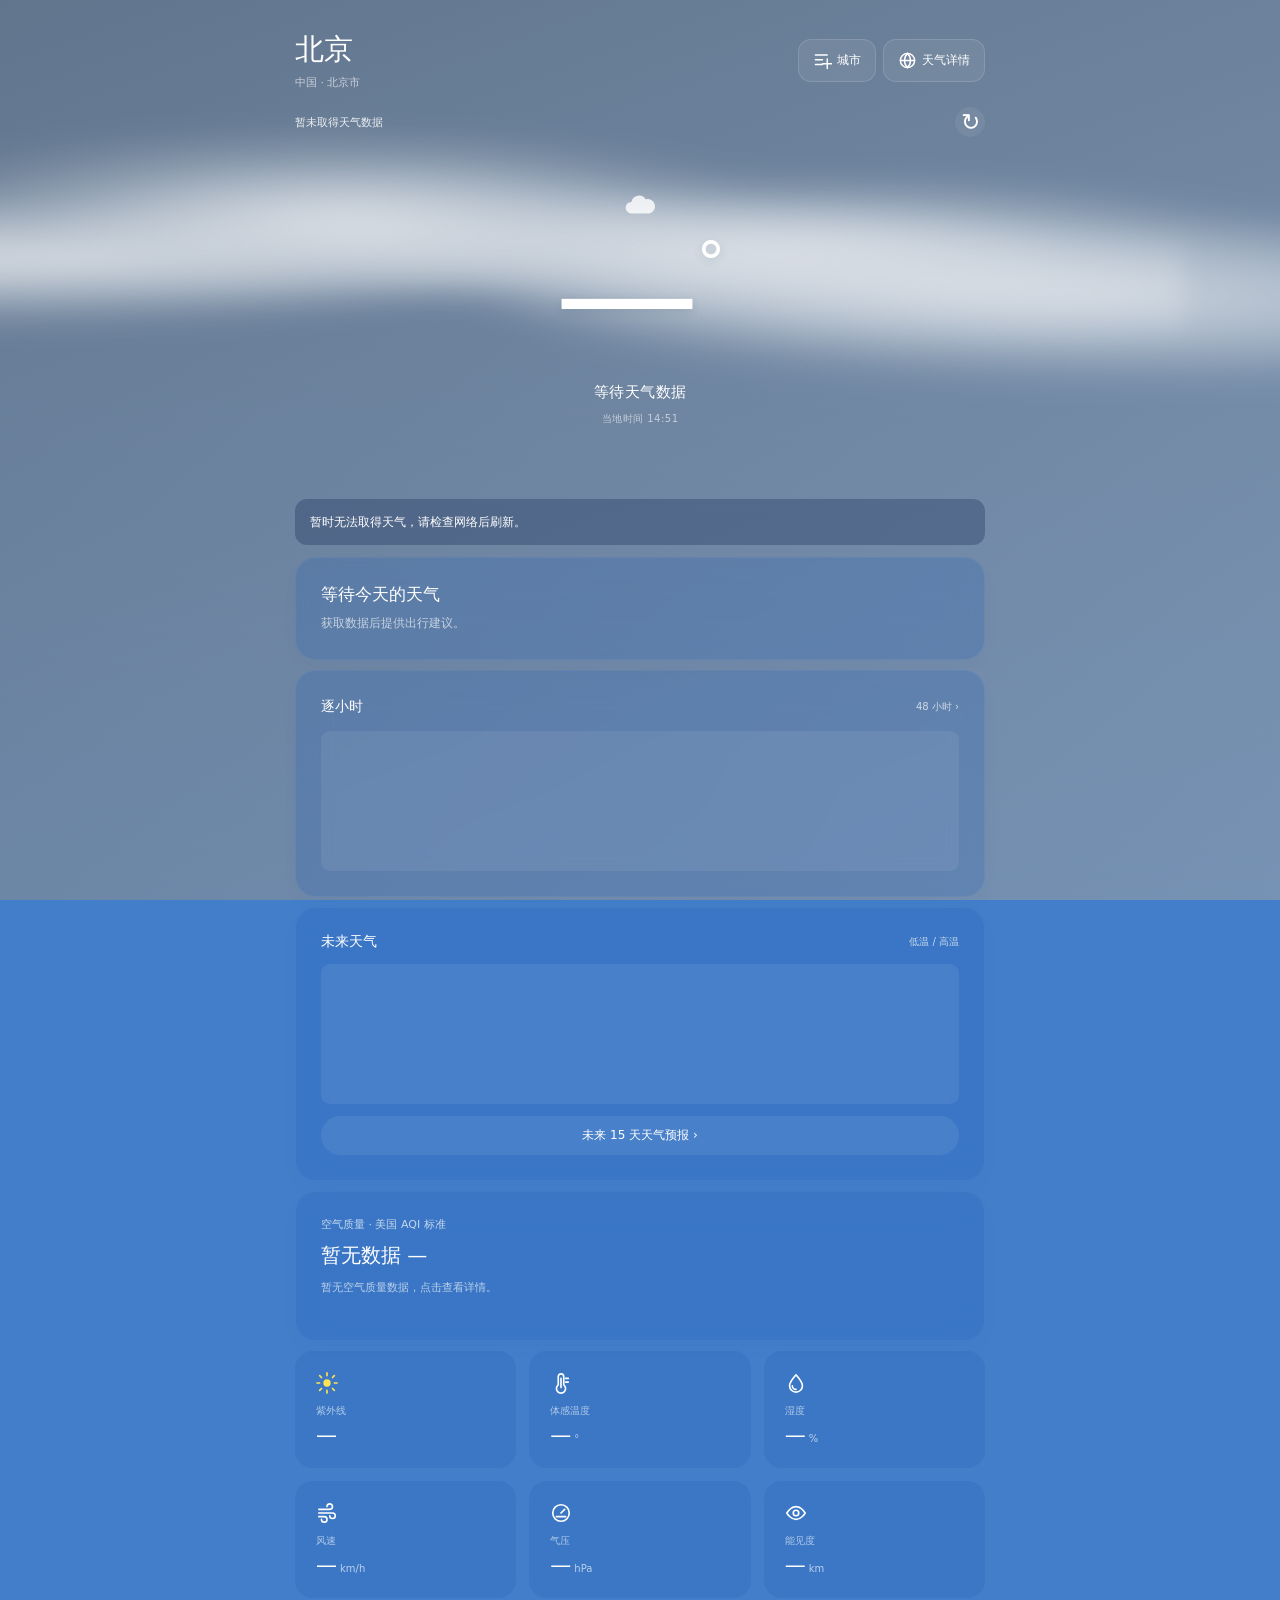
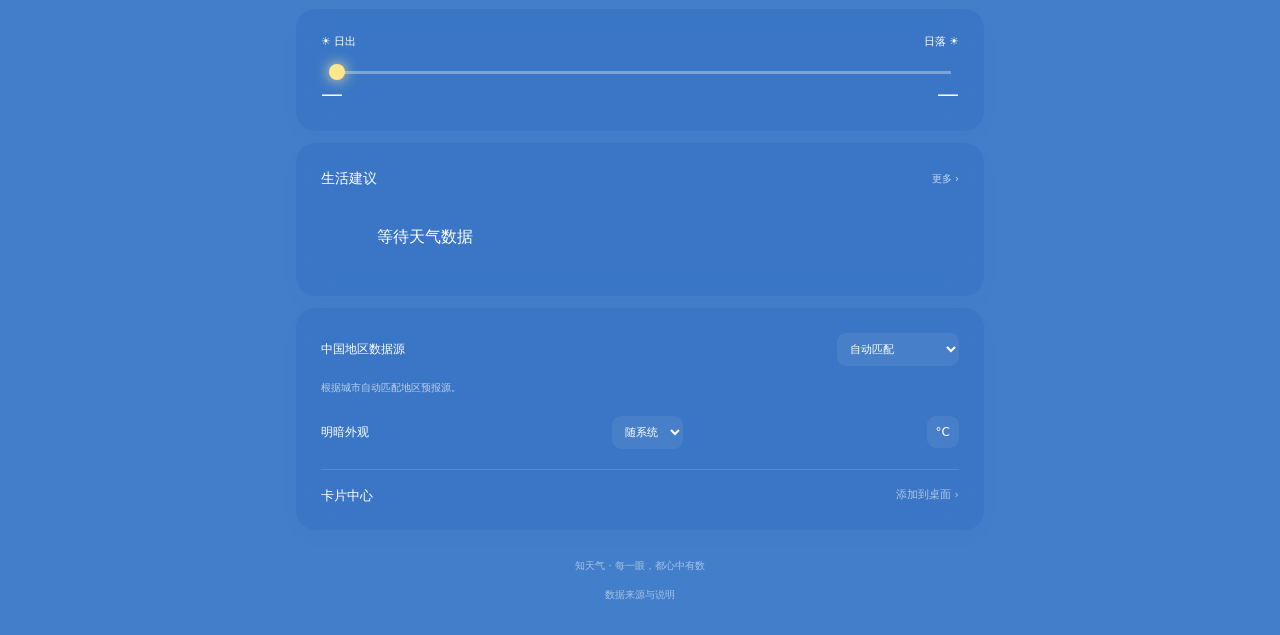
==== commit e978d268: "Import verified archived release v1.2.0 Full native source: False. Imported on 2026-10-25; not origi" ====
--- a/web-src/index.html
+++ b/web-src/index.html
@@ -1,69 +1,11 @@
-<!doctype html>
-<html lang="zh-CN" data-theme="light">
-<head>
-  <meta charset="UTF-8"><meta name="viewport" content="width=device-width, initial-scale=1">
-  <meta name="description" content="知天气：你的城市，你的天气。自动匹配地区预报源，查看当下天气、小时趋势与七日预报。">
-  <meta name="theme-color" content="#f5f7f9"><title>知天气 · Weatherly</title>
-  <link rel="icon" href="data:image/svg+xml,%3Csvg xmlns='http://www.w3.org/2000/svg' viewBox='0 0 40 40'%3E%3Crect width='40' height='40' rx='12' fill='%23f47752'/%3E%3Ccircle cx='20' cy='20' r='9' fill='white'/%3E%3C/svg%3E">
-  <link rel="stylesheet" href="style.css"><script src="native.js" defer></script><script src="app.js" defer></script>
-</head>
-<body>
-<svg class="sprite" xmlns="http://www.w3.org/2000/svg" aria-hidden="true"><defs>
-<symbol id="i-sun" viewBox="0 0 24 24"><circle cx="12" cy="12" r="4"/><path d="M12 2v2m0 16v2M2 12h2m16 0h2M5 5l1.5 1.5m11 11L19 19M5 19l1.5-1.5m11-11L19 5"/></symbol>
-<symbol id="i-cloud" viewBox="0 0 24 24"><path d="M6 18a4 4 0 0 1-.5-8 6 6 0 0 1 11.4-1.5A4.8 4.8 0 0 1 18 18Z"/></symbol>
-<symbol id="i-rain" viewBox="0 0 24 24"><path d="M5 15a4 4 0 0 1 0-8 6 6 0 0 1 11 1 4 4 0 0 1 2 7M7 18l-1 3m6-3-1 3m6-3-1 3"/></symbol>
-<symbol id="i-moon" viewBox="0 0 24 24"><path d="M20 15A9 9 0 0 1 9 4a9 9 0 1 0 11 11Z"/></symbol>
-<symbol id="i-pin" viewBox="0 0 24 24"><path d="M19 10c0 5-7 11-7 11S5 15 5 10a7 7 0 1 1 14 0Z"/><circle cx="12" cy="10" r="2.5"/></symbol>
-<symbol id="i-search" viewBox="0 0 24 24"><circle cx="10.5" cy="10.5" r="6.5"/><path d="m16 16 4 4"/></symbol>
-<symbol id="i-arrow" viewBox="0 0 24 24"><path d="m9 5 7 7-7 7"/></symbol>
-<symbol id="i-wind" viewBox="0 0 24 24"><path d="M3 8h12a3 3 0 1 0-3-3M3 12h15a3 3 0 1 1-3 3M3 16h6a3 3 0 1 1-3 3"/></symbol>
-<symbol id="i-drop" viewBox="0 0 24 24"><path d="M12 3S5 11 5 15a7 7 0 0 0 14 0c0-4-7-12-7-12Z"/><path d="M8 15a4 4 0 0 0 4 4"/></symbol>
-<symbol id="i-grid" viewBox="0 0 24 24"><rect x="3" y="3" width="7" height="7" rx="2"/><rect x="14" y="3" width="7" height="7" rx="2"/><rect x="3" y="14" width="7" height="7" rx="2"/><rect x="14" y="14" width="7" height="7" rx="2"/></symbol>
-<symbol id="i-calendar" viewBox="0 0 24 24"><rect x="3" y="5" width="18" height="16" rx="3"/><path d="M7 3v4m10-4v4M3 11h18"/></symbol>
-<symbol id="i-refresh" viewBox="0 0 24 24"><path d="M20 7v5h-5M4 17v-5h5M5 8a8 8 0 0 1 13-3l2 2M4 17l2 2a8 8 0 0 0 13-3"/></symbol>
-<symbol id="i-target" viewBox="0 0 24 24"><circle cx="12" cy="12" r="7"/><circle cx="12" cy="12" r="2"/><path d="M12 2v3m0 14v3M2 12h3m14 0h3"/></symbol>
-<symbol id="i-globe" viewBox="0 0 24 24"><circle cx="12" cy="12" r="9"/><ellipse cx="12" cy="12" rx="4" ry="9"/><path d="M3 12h18"/></symbol>
-<symbol id="i-info" viewBox="0 0 24 24"><circle cx="12" cy="12" r="9"/><path d="M12 11v6m0-10v.2"/></symbol>
-<symbol id="i-eye" viewBox="0 0 24 24"><path d="M2 12s4-7 10-7 10 7 10 7-4 7-10 7S2 12 2 12Z"/><circle cx="12" cy="12" r="3"/></symbol>
-<symbol id="i-close" viewBox="0 0 24 24"><path d="m6 6 12 12M6 18 18 6"/></symbol>
-<symbol id="i-plus" viewBox="0 0 24 24"><path d="M12 5v14M5 12h14"/></symbol>
-<symbol id="i-check" viewBox="0 0 24 24"><path d="m5 12 4 4 10-10"/></symbol>
-<symbol id="i-auto" viewBox="0 0 24 24"><rect x="3" y="4" width="18" height="13" rx="2"/><path d="M8 21h8m-4-4v4"/></symbol>
-<symbol id="i-snow" viewBox="0 0 24 24"><path d="M12 2v20M3.3 7l17.4 10M3.3 17 20.7 7M9 4l3 3 3-3M9 20l3-3 3 3"/></symbol>
-</defs></svg>
-<aside class="sidebar">
-  <a class="brand" href="#overview"><span class="brand-symbol"><svg><use href="#i-sun"/></svg></span><span>知天气<small>WEATHERLY</small></span></a>
-  <div class="sidebar-label">每一天，都心中有数</div>
-  <nav aria-label="页面导航"><a class="nav-link active" href="#overview"><svg class="icon"><use href="#i-grid"/></svg>今日概览<span class="nav-dot"></span></a><a class="nav-link" href="#forecast"><svg class="icon"><use href="#i-calendar"/></svg>未来 7 天</a></nav>
-  <div class="saved-title">我的城市<button class="icon-button" id="addCity" aria-label="添加城市"><svg class="icon"><use href="#i-plus"/></svg></button></div>
-  <div id="savedCities" class="saved-cities"></div>
-  <button id="locate" class="location-button"><svg class="icon"><use href="#i-target"/></svg>使用我的位置</button>
-  <div class="sidebar-bottom"><div class="theme-label">让天气，也合你的心情</div><div class="theme-control" role="group" aria-label="界面主题"><button data-theme="light" aria-label="浅色主题"><svg class="icon"><use href="#i-sun"/></svg></button><button data-theme="dark" aria-label="深色主题"><svg class="icon"><use href="#i-moon"/></svg></button><button data-theme="auto" aria-label="跟随系统主题"><svg class="icon"><use href="#i-auto"/></svg></button></div><small>为你的每一段出发</small></div>
-</aside>
-<main id="overview">
-  <header><div class="breadcrumb">天气概览 <span>/</span> <strong id="crumbCity">北京</strong></div><div class="header-actions"><button class="city-search" id="searchCity"><svg class="icon"><use href="#i-search"/></svg><span>搜索城市</span><kbd>⌘ K</kbd></button><button class="icon-button mobile-theme" id="quickTheme" aria-label="切换明暗主题"><svg class="icon"><use href="#i-moon"/></svg></button><div class="unit-control" aria-label="温度单位"><button data-unit="c" class="selected">°C</button><button data-unit="f">°F</button></div></div></header>
-  <div class="page-heading"><div><div class="eyebrow">YOUR DAILY WEATHER</div><h1>你的城市，你的天气<span>。</span></h1><p id="dateText">正在读取当地时间</p></div><button class="refresh-button" id="refresh"><svg class="icon"><use href="#i-refresh"/></svg><span>刷新天气</span></button></div>
-  <div id="notice" class="notice" role="status" hidden></div>
-  <div class="dashboard">
-    <section class="current-card" aria-label="当前天气">
-      <div class="sky-art" aria-hidden="true"><div class="sun-orb"></div><div class="cloud cloud-one"></div><div class="cloud cloud-two"></div><svg class="landscape" viewBox="0 0 800 250" preserveAspectRatio="none"><path d="M0 155Q130 30 280 105T600 75T800 110V250H0Z" fill="var(--hill-back)"/><path d="M0 210Q190 70 330 150T610 135T800 170V250H0Z" fill="var(--hill-mid)"/><path d="M0 210Q140 180 260 205T510 190T800 200V250H0Z" fill="var(--hill-front)"/></svg></div>
-      <div class="current-top"><div><div class="location-heading"><svg class="icon"><use href="#i-pin"/></svg><h2 id="cityName">北京</h2><button id="changeCity" class="text-button">切换 <svg class="icon"><use href="#i-arrow"/></svg></button></div><p id="cityRegion">中国 · 北京市</p></div><span class="live-pill" id="liveState"><i></i> 正在连接</span></div>
-      <div class="current-main"><div class="temperature" id="temperature">—<span>°</span></div><div class="condition" id="condition">正在获取天气</div><div class="feels" id="feels">体感 —° <span>·</span> 最高 —° / 最低 —°</div></div>
-      <div class="current-bottom"><span id="weatherNote">天气与美好，都会如期而至。</span><span id="localTime">当地时间 —</span></div>
-    </section>
-    <section class="forecast-card panel" id="forecast"><div class="section-title"><h2>未来 7 天</h2><span class="subtle">每一程，早做打算</span></div><div id="dailyForecast" class="daily-forecast" aria-live="polite"></div><div class="forecast-foot"><span class="legend-dot"></span> 温度范围 <span>低温 → 高温</span></div></section>
-    <section class="hourly-card panel"><div class="section-title"><div><h2>接下来 24 小时</h2><p class="section-description">把天气的变化，提前看见</p></div><div class="chart-tabs" role="group" aria-label="小时趋势"><button data-chart="temperature" class="selected">温度</button><button data-chart="rain">降水</button></div></div><div class="chart-wrap" id="chart" aria-label="小时温度趋势"></div><div id="hourlyForecast" class="hourly-forecast"></div></section>
-    <section class="details-card panel"><div class="section-title"><h2>今日详情</h2><svg class="icon subtle"><use href="#i-sun"/></svg></div><div class="details-grid">
-      <div class="detail"><div class="detail-label"><svg class="icon"><use href="#i-wind"/></svg>风速</div><div class="detail-value" id="windValue">— <small>km/h</small></div><p id="windNote">—</p><div class="wind-lines" aria-hidden="true">〰 〰</div></div>
-      <div class="detail"><div class="detail-label"><svg class="icon"><use href="#i-drop"/></svg>湿度</div><div class="detail-value" id="humidityValue">—<small>%</small></div><p id="humidityNote">—</p><div class="meter"><span id="humidityMeter"></span></div></div>
-      <div class="detail"><div class="detail-label"><svg class="icon"><use href="#i-sun"/></svg>紫外线</div><div class="detail-value" id="uvValue">—</div><p id="uvNote">—</p><div class="uv-meter"><span id="uvMarker"></span></div></div>
-      <div class="detail"><div class="detail-label"><svg class="icon"><use href="#i-eye"/></svg>能见度</div><div class="detail-value" id="visibilityValue">— <small>km</small></div><p id="visibilityNote">—</p><div class="visibility-lines" aria-hidden="true"><i></i><i></i><i></i></div></div>
-    </div></section>
-    <section class="source-strip"><div class="source-icon"><svg class="icon"><use href="#i-globe"/></svg></div><div><div class="source-heading">为这座城市，自动匹配数据源 <span class="auto-tag">自动</span></div><p id="sourceText">正在选择地区预报模型…</p></div><button id="sourceInfo" class="text-button">来源说明 <svg class="icon"><use href="#i-arrow"/></svg></button></section>
-  </div>
-  <section class="app-settings" aria-label="应用设置"><div class="app-theme"><span>外观</span><div class="theme-control" role="group" aria-label="应用主题"><button data-theme="light" aria-label="浅色主题"><svg class="icon"><use href="#i-sun"/></svg></button><button data-theme="dark" aria-label="深色主题"><svg class="icon"><use href="#i-moon"/></svg></button><button data-theme="auto" aria-label="跟随系统主题"><svg class="icon"><use href="#i-auto"/></svg></button></div></div><button id="mobileLocate" class="app-locate"><svg class="icon"><use href="#i-target"/></svg>定位</button></section><section class="mobile-tools panel" aria-label="天气设置"><div class="tool-row"><label for="chinaSource">中国地区数据源</label><select id="chinaSource"><option value="auto">自动匹配</option><option value="cma">中国气象局 CMA</option><option value="ecmwf">ECMWF IFS</option></select></div><p id="chinaSourceNote" class="section-description">CMA 通过 Open-Meteo 获取；不可用时自动切换备用源。</p><a class="cards-entry" href="https://appassets.androidplatform.net/native/cards"><span><strong>卡片中心</strong><small>实时天气 · 日出日落 · 添加到桌面</small></span><svg class="icon"><use href="#i-arrow"/></svg></a></section><footer><span>知天气 <span class="footer-dot">·</span> 陪你从容出发</span><span>预报数据由 <a href="https://open-meteo.com/" target="_blank" rel="noopener">Open-Meteo</a> 提供 <span class="footer-dot">·</span> <span id="updatedAt">尚未更新</span></span></footer>
-</main>
-<dialog id="cityDialog"><div class="dialog-top"><div><div class="eyebrow">FIND YOUR CITY</div><h2>下一站，哪里的天气？</h2></div><button class="icon-button close-dialog" aria-label="关闭城市选择"><svg class="icon"><use href="#i-close"/></svg></button></div><div class="search-input-wrap"><svg class="icon"><use href="#i-search"/></svg><input id="cityInput" placeholder="搜索城市、中文名或拼音" autocomplete="off" aria-label="搜索城市"></div><div class="search-caption" id="searchCaption">热门城市</div><div id="cityResults" class="city-results" aria-live="polite"></div><p class="dialog-tip">选择城市后，天气数据源会自动匹配。</p></dialog>
-<dialog id="sourceDialog"><div class="dialog-top"><div><div class="eyebrow">SMART WEATHER SOURCES</div><h2>合适的来源，更清楚的天气</h2></div><button class="icon-button close-dialog" aria-label="关闭来源说明"><svg class="icon"><use href="#i-close"/></svg></button></div><p class="source-intro">根据城市所在地区选择气象机构的预报模型，通过 Open-Meteo 获取。当前天气为模型估算，非站点实测；地区源不可用时自动使用全球备用源。缺失的紫外线、能见度优先由 Best Match 综合模型补充，并在详情中标注。</p><div class="source-current" id="sourceCurrent"></div><div class="source-table"><div><span>中国地区（可选）</span><strong>CMA GRAPES / ECMWF IFS</strong></div><div><span>其他地区</span><strong>ECMWF IFS</strong></div><div><span>美国</span><strong>NOAA GFS</strong></div><div><span>日本</span><strong>JMA</strong></div><div><span>德国</span><strong>DWD ICON</strong></div><div><span>法国</span><strong>Météo-France</strong></div><div><span>加拿大</span><strong>GEM</strong></div><div><span>备用来源</span><strong>Open-Meteo Best Match</strong></div></div><p class="dialog-tip">中国地区可在页面底部选择中国气象局 CMA（通过 Open-Meteo）或 ECMWF；CMA 不可用时使用备用源，并标明实际来源。各项指标可能因模型覆盖而缺失，缺失项显示「—」。</p><a class="source-doc" href="https://open-meteo.com/en/docs" target="_blank" rel="noopener">查看数据与模型文档 ↗</a></dialog>
-<div id="toast" class="toast" role="status" hidden></div>
-</body></html>
+<!doctype html><html lang="zh-CN" data-theme="light"><head><meta charset="utf-8"><meta name="viewport" content="width=device-width, initial-scale=1, viewport-fit=cover"><meta name="theme-color" content="#346dbb"><title>知天气</title><link rel="stylesheet" href="vendor/leaflet.css"><link rel="stylesheet" href="style.css"><script src="native.js" defer></script><script src="vendor/leaflet.js" defer></script><script type="module" src="app.js"></script></head>
+<body data-scene="sunny"><div class="sky" aria-hidden="true"><div class="sun-glow"></div><div class="moon-glow"></div><div class="stars"></div><div class="cloud cloud-a"></div><div class="cloud cloud-b"></div><div class="cloud cloud-c"></div><div class="precip"></div><div class="fog-lines"></div></div>
+<main id="home"><header class="home-head"><div class="place"><strong id="cityName">知天气</strong><small id="cityRegion">你的城市，你的天气</small></div><div class="head-actions"><button id="citiesButton" class="head-pill" aria-label="城市管理"><svg viewBox="0 0 24 24"><path d="M3 5h15M3 11h9M3 17h9M18 10v12m-6-6h12"/></svg><span>城市</span></button><button id="detailsButton" class="head-pill" aria-label="天气详情"><svg viewBox="0 0 24 24"><circle cx="12" cy="12" r="9"/><path d="M3 12h18M12 3c-5 5-5 13 0 18M12 3c5 5 5 13 0 18"/></svg><span>天气详情</span></button></div></header>
+<div class="status-row"><span id="liveState" role="status">正在获取天气…</span><button id="refresh" aria-label="刷新天气">↻</button></div><section class="hero" aria-label="当前天气"><div id="heroIcon" class="hero-icon"></div><div class="temperature"><span id="temperature">—</span><sup>°</sup></div><p id="conditionLine">等待天气数据</p><p class="hero-time" id="localTime"></p></section>
+<p id="notice" class="notice" role="status" hidden></p><section class="glass advice" id="adviceCard"></section><section class="glass" aria-label="逐小时天气"><div class="card-title"><h2>逐小时</h2><button data-open-tab="hourly">48 小时 ›</button></div><div id="hourlyStrip" class="hourly-strip"></div></section>
+<section class="glass" aria-label="十五天天气预报"><div class="card-title"><h2>未来天气</h2><span>低温 / 高温</span></div><div id="dailyList"></div><button class="wide-button" data-open-tab="daily">未来 15 天天气预报 ›</button></section>
+<button class="glass air-card" data-open-tab="air" id="airSummary"><span>空气质量</span><strong>—</strong><small>点击查看空气质量</small></button><section id="metrics" class="metrics" aria-label="气象信息"></section><button class="glass sun-card" data-open-tab="sun" id="sunSummary"></button><section class="glass"><div class="card-title"><h2>生活建议</h2><button data-open-tab="life">更多 ›</button></div><div id="lifeSummary" class="life-grid"></div></section>
+<section class="glass settings"><div class="setting-row"><label for="chinaSource">中国地区数据源</label><select id="chinaSource"><option value="auto">自动匹配</option><option value="cma">中国气象局 CMA</option><option value="ecmwf">ECMWF IFS</option></select></div><p id="sourceText"></p><div class="setting-row"><label for="themeSelect">明暗外观</label><select id="themeSelect"><option value="light">浅色</option><option value="dark">深色</option><option value="auto">随系统</option></select><button id="unitButton" aria-label="切换温度单位">°C</button></div><a class="card-entry" href="https://appassets.androidplatform.net/native/cards">卡片中心 <span>添加到桌面 ›</span></a></section><footer>知天气 · 每一眼，都心中有数<br><button id="sourceInfo">数据来源与说明</button></footer></main>
+<dialog id="cityPage" class="page-dialog"><header class="page-header"><button class="back-button" data-close="cityPage" aria-label="返回天气首页">←</button><h1>城市管理</h1><button id="editCities" class="text-button">管理</button></header><div class="city-page-content"><label class="search-box"><span>⌕</span><input id="cityInput" type="search" placeholder="搜索城市、区县或英文名" aria-label="搜索城市"><button id="clearSearch" aria-label="清除城市搜索">×</button></label><button id="locate" class="location-button">⌖ 使用当前位置</button><div id="searchCaption" class="muted"></div><div id="cityResults"></div><div id="managedCities"></div><p class="muted city-tip">可保存 20 座城市。点击城市卡片切换；管理模式可调整顺序或移除。</p></div></dialog>
+<dialog id="detailsPage" class="page-dialog"><header class="page-header"><button class="back-button" data-close="detailsPage" aria-label="返回天气首页">←</button><div><h1>天气详情</h1><small id="detailCity"></small></div><button id="detailRefresh" class="text-button" aria-label="刷新详情">刷新</button></header><nav id="detailTabs" class="detail-tabs" aria-label="天气详情分类" role="tablist"></nav><div id="detailContent" class="detail-content" role="tabpanel"></div></dialog>
+<dialog id="infoDialog" class="info-dialog"><button class="back-button" data-close="infoDialog" aria-label="关闭数据说明">×</button><h2>天气，从哪里来</h2><p>根据城市地区匹配气象机构模型，通过 Open-Meteo 获取。实况页展示模型估算的当前天气，非气象站实测。</p><p>15 天预报优先采用所选来源；日期或指标缺失时由 Open-Meteo 综合模型补充，逐日标注来源。远期预报不确定性更大。</p><p>空气质量来自 CAMS 模型，通过 Open-Meteo 获取，采用美国 AQI 标准。生活建议根据天气计算。</p><p>台风资料来自中央气象台；中国大陆预警来自中国天气网，香港预警来自香港天文台。预警页面显示发布地区，附近信息不代表本地一定受影响。</p><p>地图底图 © OpenStreetMap contributors；降水雷达由 RainViewer 提供。遮罩区域没有雷达覆盖，透明区域也可能无有效回波，不能据此判断没有降雨。</p><div class="source-links"><a href="https://open-meteo.com/en/docs">Open-Meteo 数据说明 ↗</a><a href="https://typhoon.nmc.cn/web.html">中央气象台台风网 ↗</a><a href="https://www.weather.com.cn/alarm/">中国天气网预警 ↗</a><a href="https://www.rainviewer.com/api/weather-maps-api.html">RainViewer 雷达说明 ↗</a></div></dialog><div id="toast" class="toast" role="status" hidden></div></body></html>
--- a/web-src/vendor/leaflet.css
+++ b/web-src/vendor/leaflet.css
@@ -0,0 +1,661 @@
+/* required styles */
+
+.leaflet-pane,
+.leaflet-tile,
+.leaflet-marker-icon,
+.leaflet-marker-shadow,
+.leaflet-tile-container,
+.leaflet-pane > svg,
+.leaflet-pane > canvas,
+.leaflet-zoom-box,
+.leaflet-image-layer,
+.leaflet-layer {
+	position: absolute;
+	left: 0;
+	top: 0;
+	}
+.leaflet-container {
+	overflow: hidden;
+	}
+.leaflet-tile,
+.leaflet-marker-icon,
+.leaflet-marker-shadow {
+	-webkit-user-select: none;
+	   -moz-user-select: none;
+	        user-select: none;
+	  -webkit-user-drag: none;
+	}
+/* Prevents IE11 from highlighting tiles in blue */
+.leaflet-tile::selection {
+	background: transparent;
+}
+/* Safari renders non-retina tile on retina better with this, but Chrome is worse */
+.leaflet-safari .leaflet-tile {
+	image-rendering: -webkit-optimize-contrast;
+	}
+/* hack that prevents hw layers "stretching" when loading new tiles */
+.leaflet-safari .leaflet-tile-container {
+	width: 1600px;
+	height: 1600px;
+	-webkit-transform-origin: 0 0;
+	}
+.leaflet-marker-icon,
+.leaflet-marker-shadow {
+	display: block;
+	}
+/* .leaflet-container svg: reset svg max-width decleration shipped in Joomla! (joomla.org) 3.x */
+/* .leaflet-container img: map is broken in FF if you have max-width: 100% on tiles */
+.leaflet-container .leaflet-overlay-pane svg {
+	max-width: none !important;
+	max-height: none !important;
+	}
+.leaflet-container .leaflet-marker-pane img,
+.leaflet-container .leaflet-shadow-pane img,
+.leaflet-container .leaflet-tile-pane img,
+.leaflet-container img.leaflet-image-layer,
+.leaflet-container .leaflet-tile {
+	max-width: none !important;
+	max-height: none !important;
+	width: auto;
+	padding: 0;
+	}
+
+.leaflet-container img.leaflet-tile {
+	/* See: https://bugs.chromium.org/p/chromium/issues/detail?id=600120 */
+	mix-blend-mode: plus-lighter;
+}
+
+.leaflet-container.leaflet-touch-zoom {
+	-ms-touch-action: pan-x pan-y;
+	touch-action: pan-x pan-y;
+	}
+.leaflet-container.leaflet-touch-drag {
+	-ms-touch-action: pinch-zoom;
+	/* Fallback for FF which doesn't support pinch-zoom */
+	touch-action: none;
+	touch-action: pinch-zoom;
+}
+.leaflet-container.leaflet-touch-drag.leaflet-touch-zoom {
+	-ms-touch-action: none;
+	touch-action: none;
+}
+.leaflet-container {
+	-webkit-tap-highlight-color: transparent;
+}
+.leaflet-container a {
+	-webkit-tap-highlight-color: rgba(51, 181, 229, 0.4);
+}
+.leaflet-tile {
+	filter: inherit;
+	visibility: hidden;
+	}
+.leaflet-tile-loaded {
+	visibility: inherit;
+	}
+.leaflet-zoom-box {
+	width: 0;
+	height: 0;
+	-moz-box-sizing: border-box;
+	     box-sizing: border-box;
+	z-index: 800;
+	}
+/* workaround for https://bugzilla.mozilla.org/show_bug.cgi?id=888319 */
+.leaflet-overlay-pane svg {
+	-moz-user-select: none;
+	}
+
+.leaflet-pane         { z-index: 400; }
+
+.leaflet-tile-pane    { z-index: 200; }
+.leaflet-overlay-pane { z-index: 400; }
+.leaflet-shadow-pane  { z-index: 500; }
+.leaflet-marker-pane  { z-index: 600; }
+.leaflet-tooltip-pane   { z-index: 650; }
+.leaflet-popup-pane   { z-index: 700; }
+
+.leaflet-map-pane canvas { z-index: 100; }
+.leaflet-map-pane svg    { z-index: 200; }
+
+.leaflet-vml-shape {
+	width: 1px;
+	height: 1px;
+	}
+.lvml {
+	behavior: url(#default#VML);
+	display: inline-block;
+	position: absolute;
+	}
+
+
+/* control positioning */
+
+.leaflet-control {
+	position: relative;
+	z-index: 800;
+	pointer-events: visiblePainted; /* IE 9-10 doesn't have auto */
+	pointer-events: auto;
+	}
+.leaflet-top,
+.leaflet-bottom {
+	position: absolute;
+	z-index: 1000;
+	pointer-events: none;
+	}
+.leaflet-top {
+	top: 0;
+	}
+.leaflet-right {
+	right: 0;
+	}
+.leaflet-bottom {
+	bottom: 0;
+	}
+.leaflet-left {
+	left: 0;
+	}
+.leaflet-control {
+	float: left;
+	clear: both;
+	}
+.leaflet-right .leaflet-control {
+	float: right;
+	}
+.leaflet-top .leaflet-control {
+	margin-top: 10px;
+	}
+.leaflet-bottom .leaflet-control {
+	margin-bottom: 10px;
+	}
+.leaflet-left .leaflet-control {
+	margin-left: 10px;
+	}
+.leaflet-right .leaflet-control {
+	margin-right: 10px;
+	}
+
+
+/* zoom and fade animations */
+
+.leaflet-fade-anim .leaflet-popup {
+	opacity: 0;
+	-webkit-transition: opacity 0.2s linear;
+	   -moz-transition: opacity 0.2s linear;
+	        transition: opacity 0.2s linear;
+	}
+.leaflet-fade-anim .leaflet-map-pane .leaflet-popup {
+	opacity: 1;
+	}
+.leaflet-zoom-animated {
+	-webkit-transform-origin: 0 0;
+	    -ms-transform-origin: 0 0;
+	        transform-origin: 0 0;
+	}
+svg.leaflet-zoom-animated {
+	will-change: transform;
+}
+
+.leaflet-zoom-anim .leaflet-zoom-animated {
+	-webkit-transition: -webkit-transform 0.25s cubic-bezier(0,0,0.25,1);
+	   -moz-transition:    -moz-transform 0.25s cubic-bezier(0,0,0.25,1);
+	        transition:         transform 0.25s cubic-bezier(0,0,0.25,1);
+	}
+.leaflet-zoom-anim .leaflet-tile,
+.leaflet-pan-anim .leaflet-tile {
+	-webkit-transition: none;
+	   -moz-transition: none;
+	        transition: none;
+	}
+
+.leaflet-zoom-anim .leaflet-zoom-hide {
+	visibility: hidden;
+	}
+
+
+/* cursors */
+
+.leaflet-interactive {
+	cursor: pointer;
+	}
+.leaflet-grab {
+	cursor: -webkit-grab;
+	cursor:    -moz-grab;
+	cursor:         grab;
+	}
+.leaflet-crosshair,
+.leaflet-crosshair .leaflet-interactive {
+	cursor: crosshair;
+	}
+.leaflet-popup-pane,
+.leaflet-control {
+	cursor: auto;
+	}
+.leaflet-dragging .leaflet-grab,
+.leaflet-dragging .leaflet-grab .leaflet-interactive,
+.leaflet-dragging .leaflet-marker-draggable {
+	cursor: move;
+	cursor: -webkit-grabbing;
+	cursor:    -moz-grabbing;
+	cursor:         grabbing;
+	}
+
+/* marker & overlays interactivity */
+.leaflet-marker-icon,
+.leaflet-marker-shadow,
+.leaflet-image-layer,
+.leaflet-pane > svg path,
+.leaflet-tile-container {
+	pointer-events: none;
+	}
+
+.leaflet-marker-icon.leaflet-interactive,
+.leaflet-image-layer.leaflet-interactive,
+.leaflet-pane > svg path.leaflet-interactive,
+svg.leaflet-image-layer.leaflet-interactive path {
+	pointer-events: visiblePainted; /* IE 9-10 doesn't have auto */
+	pointer-events: auto;
+	}
+
+/* visual tweaks */
+
+.leaflet-container {
+	background: #ddd;
+	outline-offset: 1px;
+	}
+.leaflet-container a {
+	color: #0078A8;
+	}
+.leaflet-zoom-box {
+	border: 2px dotted #38f;
+	background: rgba(255,255,255,0.5);
+	}
+
+
+/* general typography */
+.leaflet-container {
+	font-family: "Helvetica Neue", Arial, Helvetica, sans-serif;
+	font-size: 12px;
+	font-size: 0.75rem;
+	line-height: 1.5;
+	}
+
+
+/* general toolbar styles */
+
+.leaflet-bar {
+	box-shadow: 0 1px 5px rgba(0,0,0,0.65);
+	border-radius: 4px;
+	}
+.leaflet-bar a {
+	background-color: #fff;
+	border-bottom: 1px solid #ccc;
+	width: 26px;
+	height: 26px;
+	line-height: 26px;
+	display: block;
+	text-align: center;
+	text-decoration: none;
+	color: black;
+	}
+.leaflet-bar a,
+.leaflet-control-layers-toggle {
+	background-position: 50% 50%;
+	background-repeat: no-repeat;
+	display: block;
+	}
+.leaflet-bar a:hover,
+.leaflet-bar a:focus {
+	background-color: #f4f4f4;
+	}
+.leaflet-bar a:first-child {
+	border-top-left-radius: 4px;
+	border-top-right-radius: 4px;
+	}
+.leaflet-bar a:last-child {
+	border-bottom-left-radius: 4px;
+	border-bottom-right-radius: 4px;
+	border-bottom: none;
+	}
+.leaflet-bar a.leaflet-disabled {
+	cursor: default;
+	background-color: #f4f4f4;
+	color: #bbb;
+	}
+
+.leaflet-touch .leaflet-bar a {
+	width: 30px;
+	height: 30px;
+	line-height: 30px;
+	}
+.leaflet-touch .leaflet-bar a:first-child {
+	border-top-left-radius: 2px;
+	border-top-right-radius: 2px;
+	}
+.leaflet-touch .leaflet-bar a:last-child {
+	border-bottom-left-radius: 2px;
+	border-bottom-right-radius: 2px;
+	}
+
+/* zoom control */
+
+.leaflet-control-zoom-in,
+.leaflet-control-zoom-out {
+	font: bold 18px 'Lucida Console', Monaco, monospace;
+	text-indent: 1px;
+	}
+
+.leaflet-touch .leaflet-control-zoom-in, .leaflet-touch .leaflet-control-zoom-out  {
+	font-size: 22px;
+	}
+
+
+/* layers control */
+
+.leaflet-control-layers {
+	box-shadow: 0 1px 5px rgba(0,0,0,0.4);
+	background: #fff;
+	border-radius: 5px;
+	}
+.leaflet-control-layers-toggle {
+	background-image: url(images/layers.png);
+	width: 36px;
+	height: 36px;
+	}
+.leaflet-retina .leaflet-control-layers-toggle {
+	background-image: url(images/layers-2x.png);
+	background-size: 26px 26px;
+	}
+.leaflet-touch .leaflet-control-layers-toggle {
+	width: 44px;
+	height: 44px;
+	}
+.leaflet-control-layers .leaflet-control-layers-list,
+.leaflet-control-layers-expanded .leaflet-control-layers-toggle {
+	display: none;
+	}
+.leaflet-control-layers-expanded .leaflet-control-layers-list {
+	display: block;
+	position: relative;
+	}
+.leaflet-control-layers-expanded {
+	padding: 6px 10px 6px 6px;
+	color: #333;
+	background: #fff;
+	}
+.leaflet-control-layers-scrollbar {
+	overflow-y: scroll;
+	overflow-x: hidden;
+	padding-right: 5px;
+	}
+.leaflet-control-layers-selector {
+	margin-top: 2px;
+	position: relative;
+	top: 1px;
+	}
+.leaflet-control-layers label {
+	display: block;
+	font-size: 13px;
+	font-size: 1.08333em;
+	}
+.leaflet-control-layers-separator {
+	height: 0;
+	border-top: 1px solid #ddd;
+	margin: 5px -10px 5px -6px;
+	}
+
+/* Default icon URLs */
+.leaflet-default-icon-path { /* used only in path-guessing heuristic, see L.Icon.Default */
+	background-image: url(images/marker-icon.png);
+	}
+
+
+/* attribution and scale controls */
+
+.leaflet-container .leaflet-control-attribution {
+	background: #fff;
+	background: rgba(255, 255, 255, 0.8);
+	margin: 0;
+	}
+.leaflet-control-attribution,
+.leaflet-control-scale-line {
+	padding: 0 5px;
+	color: #333;
+	line-height: 1.4;
+	}
+.leaflet-control-attribution a {
+	text-decoration: none;
+	}
+.leaflet-control-attribution a:hover,
+.leaflet-control-attribution a:focus {
+	text-decoration: underline;
+	}
+.leaflet-attribution-flag {
+	display: inline !important;
+	vertical-align: baseline !important;
+	width: 1em;
+	height: 0.6669em;
+	}
+.leaflet-left .leaflet-control-scale {
+	margin-left: 5px;
+	}
+.leaflet-bottom .leaflet-control-scale {
+	margin-bottom: 5px;
+	}
+.leaflet-control-scale-line {
+	border: 2px solid #777;
+	border-top: none;
+	line-height: 1.1;
+	padding: 2px 5px 1px;
+	white-space: nowrap;
+	-moz-box-sizing: border-box;
+	     box-sizing: border-box;
+	background: rgba(255, 255, 255, 0.8);
+	text-shadow: 1px 1px #fff;
+	}
+.leaflet-control-scale-line:not(:first-child) {
+	border-top: 2px solid #777;
+	border-bottom: none;
+	margin-top: -2px;
+	}
+.leaflet-control-scale-line:not(:first-child):not(:last-child) {
+	border-bottom: 2px solid #777;
+	}
+
+.leaflet-touch .leaflet-control-attribution,
+.leaflet-touch .leaflet-control-layers,
+.leaflet-touch .leaflet-bar {
+	box-shadow: none;
+	}
+.leaflet-touch .leaflet-control-layers,
+.leaflet-touch .leaflet-bar {
+	border: 2px solid rgba(0,0,0,0.2);
+	background-clip: padding-box;
+	}
+
+
+/* popup */
+
+.leaflet-popup {
+	position: absolute;
+	text-align: center;
+	margin-bottom: 20px;
+	}
+.leaflet-popup-content-wrapper {
+	padding: 1px;
+	text-align: left;
+	border-radius: 12px;
+	}
+.leaflet-popup-content {
+	margin: 13px 24px 13px 20px;
+	line-height: 1.3;
+	font-size: 13px;
+	font-size: 1.08333em;
+	min-height: 1px;
+	}
+.leaflet-popup-content p {
+	margin: 17px 0;
+	margin: 1.3em 0;
+	}
+.leaflet-popup-tip-container {
+	width: 40px;
+	height: 20px;
+	position: absolute;
+	left: 50%;
+	margin-top: -1px;
+	margin-left: -20px;
+	overflow: hidden;
+	pointer-events: none;
+	}
+.leaflet-popup-tip {
+	width: 17px;
+	height: 17px;
+	padding: 1px;
+
+	margin: -10px auto 0;
+	pointer-events: auto;
+
+	-webkit-transform: rotate(45deg);
+	   -moz-transform: rotate(45deg);
+	    -ms-transform: rotate(45deg);
+	        transform: rotate(45deg);
+	}
+.leaflet-popup-content-wrapper,
+.leaflet-popup-tip {
+	background: white;
+	color: #333;
+	box-shadow: 0 3px 14px rgba(0,0,0,0.4);
+	}
+.leaflet-container a.leaflet-popup-close-button {
+	position: absolute;
+	top: 0;
+	right: 0;
+	border: none;
+	text-align: center;
+	width: 24px;
+	height: 24px;
+	font: 16px/24px Tahoma, Verdana, sans-serif;
+	color: #757575;
+	text-decoration: none;
+	background: transparent;
+	}
+.leaflet-container a.leaflet-popup-close-button:hover,
+.leaflet-container a.leaflet-popup-close-button:focus {
+	color: #585858;
+	}
+.leaflet-popup-scrolled {
+	overflow: auto;
+	}
+
+.leaflet-oldie .leaflet-popup-content-wrapper {
+	-ms-zoom: 1;
+	}
+.leaflet-oldie .leaflet-popup-tip {
+	width: 24px;
+	margin: 0 auto;
+
+	-ms-filter: "progid:DXImageTransform.Microsoft.Matrix(M11=0.70710678, M12=0.70710678, M21=-0.70710678, M22=0.70710678)";
+	filter: progid:DXImageTransform.Microsoft.Matrix(M11=0.70710678, M12=0.70710678, M21=-0.70710678, M22=0.70710678);
+	}
+
+.leaflet-oldie .leaflet-control-zoom,
+.leaflet-oldie .leaflet-control-layers,
+.leaflet-oldie .leaflet-popup-content-wrapper,
+.leaflet-oldie .leaflet-popup-tip {
+	border: 1px solid #999;
+	}
+
+
+/* div icon */
+
+.leaflet-div-icon {
+	background: #fff;
+	border: 1px solid #666;
+	}
+
+
+/* Tooltip */
+/* Base styles for the element that has a tooltip */
+.leaflet-tooltip {
+	position: absolute;
+	padding: 6px;
+	background-color: #fff;
+	border: 1px solid #fff;
+	border-radius: 3px;
+	color: #222;
+	white-space: nowrap;
+	-webkit-user-select: none;
+	-moz-user-select: none;
+	-ms-user-select: none;
+	user-select: none;
+	pointer-events: none;
+	box-shadow: 0 1px 3px rgba(0,0,0,0.4);
+	}
+.leaflet-tooltip.leaflet-interactive {
+	cursor: pointer;
+	pointer-events: auto;
+	}
+.leaflet-tooltip-top:before,
+.leaflet-tooltip-bottom:before,
+.leaflet-tooltip-left:before,
+.leaflet-tooltip-right:before {
+	position: absolute;
+	pointer-events: none;
+	border: 6px solid transparent;
+	background: transparent;
+	content: "";
+	}
+
+/* Directions */
+
+.leaflet-tooltip-bottom {
+	margin-top: 6px;
+}
+.leaflet-tooltip-top {
+	margin-top: -6px;
+}
+.leaflet-tooltip-bottom:before,
+.leaflet-tooltip-top:before {
+	left: 50%;
+	margin-left: -6px;
+	}
+.leaflet-tooltip-top:before {
+	bottom: 0;
+	margin-bottom: -12px;
+	border-top-color: #fff;
+	}
+.leaflet-tooltip-bottom:before {
+	top: 0;
+	margin-top: -12px;
+	margin-left: -6px;
+	border-bottom-color: #fff;
+	}
+.leaflet-tooltip-left {
+	margin-left: -6px;
+}
+.leaflet-tooltip-right {
+	margin-left: 6px;
+}
+.leaflet-tooltip-left:before,
+.leaflet-tooltip-right:before {
+	top: 50%;
+	margin-top: -6px;
+	}
+.leaflet-tooltip-left:before {
+	right: 0;
+	margin-right: -12px;
+	border-left-color: #fff;
+	}
+.leaflet-tooltip-right:before {
+	left: 0;
+	margin-left: -12px;
+	border-right-color: #fff;
+	}
+
+/* Printing */
+
+@media print {
+	/* Prevent printers from removing background-images of controls. */
+	.leaflet-control {
+		-webkit-print-color-adjust: exact;
+		print-color-adjust: exact;
+		}
+	}
--- a/web-src/style.css
+++ b/web-src/style.css
@@ -1,13 +1,3 @@
-:root{--bg:#f5f7f9;--panel:#fff;--text:#263640;--muted:#85919b;--line:#edf0f2;--accent:#ef815b;--accent-soft:#fff2e9;--sky:#e6f0f3;--sky-text:#304e59;--hill-back:#d2e3e4;--hill-mid:#c4d9d9;--hill-front:#b9d0cf;--input:#f5f7f9;--shadow:0 7px 24px #32414d03;--chart-line:#ef986a;--chart-fill:#fcebdc;--cloud:#ffffff85}
-html[data-theme=dark]{--bg:#151d26;--panel:#1e2935;--text:#edf3f7;--muted:#93a3b1;--line:#2c3945;--accent:#f1a27c;--accent-soft:#3c302c;--sky:#253b4b;--sky-text:#e3edf3;--hill-back:#294756;--hill-mid:#27424c;--hill-front:#213a41;--input:#26333f;--shadow:0 7px 24px #0000000a;--chart-line:#e7a079;--chart-fill:#4d3930;--cloud:#617b8730}
-*{box-sizing:border-box}html{scroll-behavior:smooth;scroll-padding-top:24px}body{margin:0;background:var(--bg);color:var(--text);font-family:'DM Sans','Segoe UI','Microsoft YaHei',sans-serif;font-size:14px;line-height:1.5;transition:background .25s,color .25s}button,input{font:inherit}button,a{-webkit-tap-highlight-color:transparent}button{color:inherit;cursor:pointer}button{border:0}button:disabled{cursor:wait;opacity:.55}a{color:inherit;text-decoration:none}button:focus-visible,a:focus-visible,input:focus-visible{outline:3px solid var(--accent);outline-offset:4px}.sprite{position:absolute;width:0;height:0;overflow:hidden}.icon{width:20px;height:20px;fill:none;stroke:currentColor;stroke-width:1.6;stroke-linecap:round;stroke-linejoin:round;flex-shrink:0}h1,h2,p{margin:0}.sidebar{position:fixed;inset:0 auto 0 0;width:224px;padding:36px 23px;background:var(--panel);border-right:1px solid var(--line);display:flex;flex-direction:column;z-index:10}.brand{display:flex;align-items:center;gap:11px;padding:0 8px;font-size:22px;font-weight:700;letter-spacing:2px}.brand small{display:block;font-size:9px;letter-spacing:2.6px;color:var(--muted);margin-top:0}.brand-symbol{background:var(--accent);width:39px;height:39px;border-radius:13px;display:grid;place-items:center;color:#fff;transform:rotate(-7deg)}.brand-symbol svg{width:26px;height:26px;stroke:currentColor;fill:none;stroke-width:1.6}.sidebar-label{color:var(--muted);font-size:10px;letter-spacing:1.4px;margin:24px 8px 31px}.nav-link{display:flex;align-items:center;gap:12px;border-radius:10px;padding:14px 13px;margin-bottom:8px;color:var(--muted);font-size:13px;font-weight:500}.nav-link.active{background:var(--accent-soft);color:var(--accent)}.nav-dot{width:5px;height:5px;background:currentColor;border-radius:100%;margin-left:auto}.saved-title{margin:37px 9px 12px;color:var(--muted);font-size:11px;display:flex;justify-content:space-between;align-items:center;letter-spacing:1px}.icon-button{background:transparent;width:32px;height:32px;display:grid;place-items:center;border-radius:8px}.icon-button:hover{background:var(--input)}.saved-city{background:transparent;text-align:left;width:100%;border-radius:10px;padding:11px 13px;display:flex;align-items:center;justify-content:space-between;margin:3px 0;font-size:13px}.saved-city.selected{background:var(--input);font-weight:600}.city-small{display:flex;gap:9px;align-items:center}.city-small .icon{width:16px;height:16px;color:var(--muted)}.saved-city .city-country{color:var(--muted);font-size:10px}.location-button{display:flex;align-items:center;gap:9px;font-size:12px;color:var(--muted);background:transparent;margin:18px 10px}.location-button .icon{width:17px}.sidebar-bottom{margin-top:auto;padding:30px 10px 0}.theme-label{font-size:10px;color:var(--muted);margin-bottom:13px}.theme-control{display:flex;background:var(--input);padding:4px;border-radius:10px;gap:4px}.theme-control button{flex:1;height:32px;border-radius:7px;background:transparent;color:var(--muted);display:grid;place-items:center}.theme-control button.selected{background:var(--panel);box-shadow:0 2px 7px #0000000b;color:var(--accent)}.theme-control .icon{width:17px;height:17px}.sidebar-bottom small{display:block;text-align:center;margin-top:20px;font-size:9px;color:var(--muted);letter-spacing:1px}main{margin-left:224px;padding:0 38px;max-width:1680px}header{height:90px;display:flex;justify-content:space-between;align-items:center;border-bottom:1px solid var(--line)}.breadcrumb{font-size:12px;color:var(--muted)}.breadcrumb span{padding:0 12px;color:#c5cbd0}.breadcrumb strong{font-weight:500;color:var(--text)}.header-actions{display:flex;align-items:center;gap:18px}.city-search{display:flex;align-items:center;gap:9px;border:1px solid var(--line);background:var(--panel);border-radius:9px;padding:10px 13px;color:var(--muted);font-size:12px;width:220px}.city-search .icon{width:16px;height:16px}kbd{margin-left:auto;font-size:10px;font-family:inherit;color:var(--muted);border:1px solid var(--line);border-radius:4px;padding:1px 4px}.unit-control{display:flex;align-items:center;gap:4px;background:var(--panel);padding:4px;border:1px solid var(--line);border-radius:9px}.unit-control button{background:transparent;color:var(--muted);padding:4px 9px;border-radius:6px;font-weight:600;font-size:12px}.unit-control button.selected{background:var(--input);color:var(--text)}.mobile-theme{display:none}.page-heading{display:flex;justify-content:space-between;align-items:center;padding:33px 0 26px}.eyebrow{font-size:10px;letter-spacing:2.5px;font-weight:600;color:var(--muted)}h1{font-size:29px;letter-spacing:1px;font-weight:600;margin:6px 0 9px}h1 span{color:var(--accent)}.page-heading p{font-size:12px;color:var(--muted)}.refresh-button{display:flex;align-items:center;gap:8px;background:var(--panel);border:1px solid var(--line);padding:9px 13px;border-radius:8px;font-size:11px;color:var(--muted)}.refresh-button .icon{width:15px;height:15px}.refresh-button.loading .icon{animation:spin 1.5s linear infinite}@keyframes spin{to{transform:rotate(360deg)}}.dashboard{display:grid;grid-template-columns:minmax(0,1.55fr) minmax(310px,1fr);gap:22px}.panel{background:var(--panel);border:1px solid var(--line);border-radius:17px;box-shadow:var(--shadow);padding:23px}.current-card{background:var(--sky);border-radius:17px;position:relative;min-height:355px;overflow:hidden;padding:26px 28px;color:var(--sky-text);display:flex;flex-direction:column}.sky-art{position:absolute;inset:0;pointer-events:none}.sun-orb{width:118px;height:118px;position:absolute;right:65px;top:79px;background:#f4b66d;border-radius:50%;box-shadow:0 0 0 20px #f8c48112,0 0 0 40px #f8c4810a;transition:background .4s}.current-card.night .sun-orb{background:#e5edf0;box-shadow:0 0 30px #e5edf020;width:84px;height:84px;right:75px;top:90px}.current-card.rainy .sun-orb{opacity:.25}.current-card.night .sun-orb:after{content:'';position:absolute;background:var(--sky);border-radius:50%;width:77px;height:77px;left:23px;top:-13px}.cloud{background:var(--cloud);position:absolute;height:18px;border-radius:100px;filter:blur(1px)}.cloud:before,.cloud:after{content:'';position:absolute;background:inherit;border-radius:50%;bottom:4px}.cloud:before{width:40px;height:28px;left:15px}.cloud:after{width:30px;height:21px;right:15px}.cloud-one{width:112px;right:5px;top:178px}.cloud-two{width:86px;right:157px;top:95px;opacity:.65;transform:scale(.75)}.landscape{position:absolute;width:100%;height:47%;bottom:0}.current-top,.current-main,.current-bottom{position:relative;z-index:1}.current-top{display:flex;justify-content:space-between;align-items:flex-start}.location-heading{display:flex;align-items:center;gap:7px}.location-heading h2{font-size:22px;font-weight:600}.location-heading>.icon{width:19px;height:19px}.text-button{display:flex;align-items:center;gap:3px;background:transparent;color:var(--muted);font-size:11px;padding:4px}.text-button .icon{width:12px;height:12px}.location-heading .text-button{margin-left:5px;color:var(--sky-text);opacity:.6}.current-top p{font-size:11px;opacity:.6;margin:7px 0 0 27px}.live-pill{display:flex;align-items:center;gap:6px;font-size:9px;border:1px solid #ffffff60;background:#ffffff28;padding:5px 8px;border-radius:30px;white-space:nowrap}.live-pill i{width:5px;height:5px;border-radius:50%;background:#70a48d}.current-main{margin-top:24px}.temperature{font-size:87px;line-height:1.05;font-weight:500;letter-spacing:-5px}.temperature span{font-size:48px;vertical-align:top;line-height:1.3;font-weight:400}.condition{font-size:18px;font-weight:500;margin-top:12px}.feels{font-size:11px;margin-top:9px;opacity:.75}.feels span{padding:0 8px}.current-bottom{margin-top:auto;padding-top:30px;display:flex;justify-content:space-between;font-size:10px;opacity:.8;gap:10px}.section-title{display:flex;justify-content:space-between;align-items:center;gap:8px}.section-title h2{font-size:15px;font-weight:600;letter-spacing:.5px}.subtle{color:var(--muted);font-size:10px}.daily-forecast{margin-top:14px;min-height:270px}.day-row{display:grid;grid-template-columns:44px 26px 28px 1fr 29px;align-items:center;gap:9px;min-height:37px;font-size:11px}.day-row .day{font-weight:500}.day-row .icon{width:20px;height:20px;color:#efa46a}.day-row .icon.cloudy{color:#92acba}.day-row .icon.wet{color:#78a8c2}.day-low{color:var(--muted);text-align:right}.day-high{text-align:right;font-weight:500}.temp-track{height:5px;border-radius:6px;background:var(--input);position:relative}.temp-bar{position:absolute;height:5px;border-radius:6px;background:linear-gradient(90deg,#eedbbf,#ec9d76)}.forecast-foot{display:flex;align-items:center;gap:6px;font-size:9px;color:var(--muted);margin-top:12px}.forecast-foot>span:last-child{margin-left:auto}.legend-dot{background:#e7c09d;width:5px;height:5px;border-radius:50%}.section-description{font-size:10px;color:var(--muted);margin-top:5px}.hourly-card{padding-bottom:20px;min-height:304px}.chart-tabs{display:flex;gap:5px;background:var(--input);border-radius:7px;padding:3px}.chart-tabs button{background:transparent;color:var(--muted);font-size:10px;padding:5px 10px;border-radius:5px}.chart-tabs button.selected{background:var(--panel);color:var(--text);box-shadow:0 1px 4px #00000007}.chart-wrap{margin-top:17px;height:145px;position:relative}.chart-wrap>svg{width:100%;height:100%;overflow:visible}.chart-empty{height:100%;display:grid;place-items:center;color:var(--muted);font-size:12px}.hourly-forecast{display:grid;grid-template-columns:repeat(8,1fr);gap:8px;margin-top:10px}.hour-item{text-align:center;font-size:10px;color:var(--muted)}.hour-item .icon{display:block;margin:9px auto 7px;color:#dfab72;width:19px;height:19px}.hour-item strong{font-weight:500;color:var(--text);font-size:12px}.hour-item:first-child{background:var(--accent-soft);border-radius:9px;margin:-2px -3px;padding:2px 3px}.details-card{padding:23px;min-height:304px}.details-grid{display:grid;grid-template-columns:repeat(2,1fr);margin-top:18px}.detail{padding:0 14px 10px;position:relative;min-height:117px}.detail:nth-child(odd){padding-left:0;border-right:1px solid var(--line)}.detail:nth-child(even){padding-right:0;padding-left:21px}.detail:nth-child(n+3){border-top:1px solid var(--line);padding-top:17px;padding-bottom:0}.detail-label{display:flex;align-items:center;gap:7px;font-size:10px;color:var(--muted)}.detail-label .icon{width:15px;height:15px}.detail-value{font-size:26px;letter-spacing:-.5px;margin-top:8px;line-height:1.2}.detail-value small{font-size:11px;font-weight:400;margin-left:3px;color:var(--muted)}.detail p{font-size:9px;color:var(--muted);margin-top:5px}.wind-lines{color:#a9c3c4;font-size:20px;letter-spacing:7px;line-height:1.1;margin-top:7px}.meter{height:4px;background:var(--input);border-radius:5px;width:100%;margin-top:13px}.meter span{display:block;height:4px;max-width:100%;width:0;background:#adc8ca;border-radius:5px}.uv-meter{height:4px;background:linear-gradient(90deg,#a9c3af,#e5cf9d,#dca387);border-radius:5px;margin-top:14px;position:relative}.uv-meter span{position:absolute;left:0;width:3px;height:8px;top:-2px;background:var(--text);border-radius:4px}.visibility-lines{display:flex;gap:4px;margin-top:12px}.visibility-lines i{width:25%;height:3px;border-radius:4px;background:#bed3d7}.visibility-lines i:nth-child(2){opacity:.6}.visibility-lines i:nth-child(3){opacity:.3}.source-strip{grid-column:1/-1;display:flex;align-items:center;gap:13px;padding:17px 20px;background:var(--panel);border:1px solid var(--line);border-radius:12px}.source-icon{width:35px;height:35px;border-radius:10px;background:#edf4f1;color:#7b9b8c;display:grid;place-items:center}html[data-theme=dark] .source-icon{background:#2a3e38}.source-heading{font-size:12px;font-weight:500}.auto-tag{font-size:9px;color:#7b9b8c;border:1px solid #7b9b8c30;border-radius:4px;padding:1px 5px;margin-left:8px}.source-strip p{font-size:10px;color:var(--muted);margin-top:4px}.source-strip>button{margin-left:auto;white-space:nowrap}footer{display:flex;justify-content:space-between;gap:20px;padding:23px 0 25px;font-size:9px;color:var(--muted)}.footer-dot{padding:0 8px;opacity:.6}footer a:hover{text-decoration:underline}.notice{background:var(--accent-soft);color:var(--text);padding:12px 16px;font-size:12px;border-radius:10px;margin-bottom:20px}.notice[hidden],.toast[hidden]{display:none}dialog{width:520px;max-width:calc(100% - 32px);max-height:85vh;border:1px solid var(--line);border-radius:19px;background:var(--panel);color:var(--text);padding:29px;box-shadow:0 30px 100px #00000022}dialog::backdrop{background:#14233166;backdrop-filter:blur(5px)}.dialog-top{display:flex;align-items:flex-start;justify-content:space-between;gap:12px}.dialog-top h2{font-size:20px;font-weight:600;letter-spacing:.5px;margin-top:7px}.search-input-wrap{display:flex;align-items:center;gap:11px;background:var(--input);border:1px solid var(--line);padding:12px 15px;border-radius:10px;margin:23px 0 18px;color:var(--muted)}.search-input-wrap input{border:0;outline:none;background:transparent;color:var(--text);width:100%;font-size:13px}.search-input-wrap:focus-within{border-color:var(--accent)}.search-caption{font-size:11px;color:var(--muted);margin-bottom:8px}.city-results{max-height:330px;overflow-y:auto}.city-result{display:flex;align-items:center;width:100%;gap:12px;padding:12px 9px;background:transparent;text-align:left;border-radius:8px}.city-result:hover{background:var(--input)}.city-result>.icon{color:var(--muted);width:18px}.city-result strong{font-size:13px;font-weight:500;display:block}.city-result small{color:var(--muted);font-size:10px;display:block;margin-top:2px}.city-result .result-source{margin-left:auto;font-size:10px;color:var(--muted)}.dialog-tip{font-size:11px;color:var(--muted);margin-top:17px;line-height:1.8}.source-intro{font-size:12px;line-height:1.9;color:var(--muted);margin-top:21px}.source-current{background:var(--accent-soft);padding:13px 16px;border-radius:9px;font-size:12px;margin-top:16px}.source-table{margin-top:16px}.source-table>div{display:flex;justify-content:space-between;padding:10px 1px;border-bottom:1px solid var(--line);font-size:12px}.source-table span{color:var(--muted)}.source-table strong{font-weight:500}.source-doc{display:block;color:var(--accent);font-size:11px;margin-top:16px}.toast{position:fixed;bottom:30px;left:50%;transform:translateX(-50%);background:var(--text);color:var(--panel);padding:12px 20px;border-radius:9px;box-shadow:0 5px 25px #00000020;z-index:50;font-size:12px}.loading-data .current-main{opacity:.45}.loading-data .daily-forecast,.loading-data .chart-wrap,.loading-data .details-grid{opacity:.45}
-@media(min-width:1450px){main{padding-left:50px;padding-right:50px}.dashboard{grid-template-columns:minmax(0,1.6fr) minmax(370px,1fr)}.current-card{min-height:385px}.current-main{margin-top:34px}.daily-forecast{margin-top:20px}.day-row{min-height:39px}.temperature{font-size:98px}.sun-orb{right:90px;top:95px;width:140px;height:140px}}
-@media(max-width:1150px){.sidebar{width:195px;padding-left:18px;padding-right:18px}main{margin-left:195px;padding:0 25px}.dashboard{gap:17px;grid-template-columns:minmax(0,1.4fr) minmax(295px,1fr)}.panel{padding:19px}.current-card{padding:23px;min-height:350px}.current-bottom{font-size:9px}.sun-orb{right:38px;width:95px;height:95px;top:107px}.cloud-two{right:94px}.subtle{font-size:9px}.day-row{gap:6px}.hourly-forecast{gap:4px}.details-card{padding:19px}.detail:nth-child(even){padding-left:15px}}
-@media(max-width:950px){.sidebar{width:175px;padding:30px 13px}main{margin-left:175px;padding:0 23px}.dashboard{grid-template-columns:minmax(0,1fr) minmax(260px,.85fr)}.current-card{min-height:346px;padding:21px}.current-top{gap:8px}.live-pill{font-size:8px;padding:4px 5px}.location-heading h2{font-size:19px}.current-top p{margin-left:0}.current-main{margin-top:33px}.temperature{font-size:76px}.sun-orb{right:30px;top:135px;width:76px;height:76px}.current-bottom{flex-direction:column;gap:5px}.feels{font-size:10px}.hourly-card{grid-column:1/-1}.details-card{grid-column:1/-1}.details-grid{grid-template-columns:repeat(4,1fr)}.detail:nth-child(n){border-top:0;border-right:1px solid var(--line);padding:0 18px;min-height:110px}.detail:first-child{padding-left:0}.detail:last-child{border:0;padding-right:0}.sidebar-label{letter-spacing:.6px}.brand{font-size:20px;gap:8px}.brand-symbol{width:33px;height:33px}.city-search{width:180px}h1{font-size:25px}.source-strip{padding:16px}.source-heading{font-size:11px}.day-row{grid-template-columns:38px 23px 24px 1fr 24px}.section-title .subtle{display:none}}
-@media(max-width:720px){.sidebar{position:relative;inset:auto;width:100%;height:70px;border-right:0;border-bottom:1px solid var(--line);padding:0 20px;flex-direction:row;align-items:center;justify-content:space-between}.brand{padding:0;font-size:20px;gap:10px}.brand-symbol{width:35px;height:35px}.brand small{font-size:8px}.sidebar nav{display:flex;gap:9px}.nav-link{padding:8px 10px;margin:0;font-size:11px}.nav-link .icon{width:15px;height:15px}.nav-dot,.sidebar-label,.saved-title,.saved-cities,.location-button,.sidebar-bottom{display:none}main{margin-left:0;padding:0 20px}header{height:68px}.breadcrumb{font-size:11px}.header-actions{gap:9px}.city-search{width:auto;padding:9px}.city-search kbd{display:none}.mobile-theme{display:grid}.city-search span{font-size:11px}.unit-control button{padding:4px 6px;font-size:11px}.page-heading{padding:24px 0 22px}.eyebrow{font-size:8px}h1{font-size:23px;margin:7px 0 8px;letter-spacing:.3px}.page-heading p{font-size:10px}.refresh-button{padding:9px;align-self:flex-end;margin-bottom:3px}.refresh-button span{display:none}.dashboard{grid-template-columns:1fr;gap:17px}.current-card{min-height:330px;padding:25px}.current-main{margin-top:26px}.temperature{font-size:88px}.current-top p{margin-left:25px}.location-heading h2{font-size:23px}.current-bottom{flex-direction:row;padding-top:25px}.sun-orb{width:110px;height:110px;right:54px;top:88px}.cloud-one{right:15px;top:170px}.cloud-two{right:151px;top:80px}.forecast-card{grid-row:4}.daily-forecast{min-height:260px}.day-row{grid-template-columns:47px 33px 32px 1fr 32px;gap:15px;min-height:37px;font-size:12px}.section-title .subtle{display:block}.panel{padding:22px}.hourly-card{min-height:304px}.hourly-forecast{gap:5px}.details-grid{grid-template-columns:1fr 1fr}.detail:nth-child(n){border:0;padding:0 17px 15px;min-height:119px}.detail:nth-child(odd){padding-left:0;border-right:1px solid var(--line)}.detail:nth-child(even){padding-right:0}.detail:nth-child(n+3){border-top:1px solid var(--line);padding-top:17px;padding-bottom:0}.source-strip{gap:10px}.source-strip .text-button{font-size:0}.source-strip .text-button .icon{width:18px;height:18px}.source-heading{font-size:11px}.source-strip p{font-size:9px;max-width:255px}.auto-tag{margin-left:4px}footer{flex-direction:column;gap:7px;text-align:center;padding-bottom:26px}.notice{font-size:11px}dialog{padding:23px}.dialog-top h2{font-size:19px}}
-@media(prefers-reduced-motion:reduce){*{animation:none!important;scroll-behavior:auto!important;transition:none!important}}
-.current-card.night .sun-orb{background:#ffedc8}
-
-.app-settings{display:none}@media(max-width:720px){.app-settings{display:flex;align-items:center;justify-content:space-between;margin-top:18px;padding:14px 16px;background:var(--panel);border:1px solid var(--line);border-radius:12px}.app-theme{display:flex;align-items:center;gap:10px;font-size:11px;color:var(--muted)}.app-theme .theme-control{width:138px}.app-locate{display:flex;align-items:center;gap:6px;background:transparent;color:var(--muted);font-size:11px}.app-locate .icon{width:16px;height:16px}body{overscroll-behavior-y:contain}}
-
-.mobile-tools{margin-top:20px;padding:18px}.tool-row{display:flex;gap:12px;align-items:center;justify-content:space-between;font-size:13px}.tool-row select{font:inherit;max-width:58%;border:1px solid var(--line);border-radius:9px;padding:10px;color:var(--text);background:var(--panel)}.mobile-tools p{margin:12px 0 18px;line-height:1.7}.cards-entry{display:flex;align-items:center;justify-content:space-between;color:var(--text);text-decoration:none;padding-top:17px;border-top:1px solid var(--line)}.cards-entry strong{font-size:16px}.cards-entry small{display:block;font-size:12px;color:var(--muted);margin-top:7px}.cards-entry .icon{width:22px;height:22px}
+*{box-sizing:border-box}html{font-family:system-ui,-apple-system,"Segoe UI","Microsoft YaHei",sans-serif;color-scheme:light;--page:#f3f5f8;--surface:#fff;--ink:#1e2a3b;--muted:#7e8a9d;--line:#e9edf3;--accent:#3678e8}html[data-theme=dark]{color-scheme:dark;--page:#131e2c;--surface:#1e2b3e;--ink:#eef4ff;--muted:#98aac1;--line:#314258;--accent:#7fb4ff}body{margin:0;background:#427eca;color:#fff;min-width:300px}button,input,select{font:inherit}button,a,input,select{-webkit-tap-highlight-color:transparent}button{cursor:pointer;border:0}button:disabled{opacity:.5;cursor:default}button:focus-visible,a:focus-visible,input:focus-visible,select:focus-visible{outline:3px solid #ffc969;outline-offset:3px}button:active{transform:translateY(1px)}[hidden]{display:none!important}.head-pill svg,.weather-symbol{width:24px;height:24px;fill:none;stroke:currentColor;stroke-width:1.8;stroke-linecap:round;stroke-linejoin:round}.sky{position:fixed;inset:0;z-index:-1;overflow:hidden;background:linear-gradient(165deg,#2859ae 0%,#518de0 42%,#95d3f1 100%);transition:background 1s}.sky:after{content:"";position:absolute;inset:0;background:linear-gradient(0deg,rgba(34,78,146,.12),transparent 70%);pointer-events:none}.sun-glow{position:absolute;width:220px;height:220px;border-radius:50%;top:-30px;left:3%;background:radial-gradient(circle,#fff9d6 4%,#ffe9a4 12%,rgba(255,226,155,.4) 28%,transparent 67%);filter:blur(2px)}.moon-glow{display:none;position:absolute;top:100px;right:9%;width:52px;height:52px;border-radius:50%;background:#ffedb2;box-shadow:0 0 60px 25px #bbc6ff35}.moon-glow:after{content:"";position:absolute;width:48px;height:48px;border-radius:50%;top:-8px;left:14px;background:#1b3063}.sky .cloud{position:absolute;left:-35%;width:150%;height:340px;top:10%;opacity:.38;filter:blur(16px);background:radial-gradient(ellipse at 18% 50%,#fff 0%,#fff8 12%,transparent 31%),radial-gradient(ellipse at 40% 37%,#fff 0%,#fff8 14%,transparent 30%),radial-gradient(ellipse at 65% 47%,#fff 0%,#fff9 15%,transparent 30%),radial-gradient(ellipse at 83% 62%,#fff 0%,#fff8 15%,transparent 30%);animation:drift 65s ease-in-out infinite alternate}.cloud-b{top:29%;left:-50%;height:200px;opacity:.15;transform:scale(.7);animation-delay:-30s}.cloud-c{top:1%;left:9%;height:150px;opacity:.22;transform:scale(.9);animation-delay:-12s}.stars,.precip,.fog-lines{position:absolute;inset:0;pointer-events:none}.stars{display:none;background:radial-gradient(circle at 10% 14%,#fffd 0 1px,transparent 2px),radial-gradient(circle at 32% 8%,#fffd 0 1px,transparent 2px),radial-gradient(circle at 75% 6%,#fffa 0 1px,transparent 2px),radial-gradient(circle at 87% 27%,#fff 0 1px,transparent 2px),radial-gradient(circle at 60% 19%,#fff9 0 1px,transparent 2px),radial-gradient(circle at 45% 33%,#fff8 0 1px,transparent 2px);background-size:420px 600px}.precip{display:none;opacity:.28;background:repeating-linear-gradient(110deg,transparent 0 38px,#d1e4ff 39px 40px,transparent 41px 70px);mask-image:linear-gradient(transparent 1%,#0008 26%,transparent 80%);animation:rainfall 1.4s linear infinite}.fog-lines{display:none;background:repeating-linear-gradient(0deg,transparent,#fff4 100px,transparent 160px);filter:blur(28px)}
+body[data-scene=cloudy] .sky{background:linear-gradient(170deg,#414d9b,#7e85c3 46%,#dcafc8 100%)}body[data-scene=cloudy] .sky .cloud{opacity:.7;background:radial-gradient(ellipse at 18% 50%,#f7d5de 0%,#d7b8d8 14%,transparent 31%),radial-gradient(ellipse at 40% 37%,#edc8e4 0%,#d4afd2 14%,transparent 30%),radial-gradient(ellipse at 65% 47%,#fcd7e5 0%,#ddaaca 15%,transparent 30%),radial-gradient(ellipse at 83% 62%,#d5c5e7 0%,#cfaacf 15%,transparent 30%)}body[data-scene=cloudy] .sun-glow{opacity:.35}body[data-scene=overcast] .sky{background:linear-gradient(160deg,#586c89,#8b9eb5 55%,#bcc8d6)}body[data-scene=overcast] .sky .cloud{opacity:.6}body[data-scene=overcast] .sun-glow,body[data-scene=fog] .sun-glow,body[data-scene=rain] .sun-glow,body[data-scene=storm] .sun-glow,body[data-scene=snow] .sun-glow,body[data-scene=unknown] .sun-glow{display:none}body[data-scene=fog] .sky{background:linear-gradient(160deg,#8f9dab,#b3bdc5 50%,#d2d9dd)}body[data-scene=fog] .sky .cloud{opacity:.24}body[data-scene=fog] .fog-lines{display:block}body[data-scene=rain] .sky{background:linear-gradient(160deg,#273e5d,#506d91 48%,#96aec5)}body[data-scene=rain] .precip,body[data-scene=storm] .precip{display:block}body[data-scene=rain] .sky .cloud,body[data-scene=storm] .sky .cloud{opacity:.32;background:radial-gradient(ellipse at 22% 50%,#12263a 0%,#31425c88 18%,transparent 35%),radial-gradient(ellipse at 62% 42%,#1c304b 0%,#354361bb 18%,transparent 35%)}body[data-scene=storm] .sky{background:linear-gradient(160deg,#202c48,#414762 55%,#776f94)}body[data-scene=snow] .sky{background:linear-gradient(150deg,#708ba9,#a7bdcf 60%,#d8e4ec)}body[data-scene=snow] .precip{display:block;background:radial-gradient(circle,#fff 0 2px,transparent 3px);background-size:47px 79px;opacity:.75;animation:rainfall 7s linear infinite}body[data-scene=night] .sky,body[data-scene=nightcloud] .sky{background:linear-gradient(160deg,#08142f,#193569 47%,#59789d)}body[data-scene=night] .sun-glow,body[data-scene=nightcloud] .sun-glow{display:none}body[data-scene=night] .moon-glow,body[data-scene=nightcloud] .moon-glow,body[data-scene=night] .stars,body[data-scene=nightcloud] .stars{display:block}body[data-scene=night] .sky .cloud{opacity:.1}body[data-scene=nightcloud] .sky .cloud{opacity:.24}body[data-scene=unknown] .sky{background:linear-gradient(160deg,#61758d,#829bb8)}html[data-theme=dark] .sky:after{background:linear-gradient(#07152566,#05122477)}@keyframes drift{to{translate:40px -12px}}@keyframes rainfall{to{background-position:0 150px}}
+#home{max-width:760px;margin:auto;padding:20px 18px 36px}.home-head{display:flex;justify-content:space-between;gap:12px;align-items:center}.place{min-width:0;flex:1}.place strong{font-size:24px;font-weight:550;display:block;overflow:hidden;text-overflow:ellipsis;white-space:nowrap}.place small{display:block;margin-top:5px;font-size:11px;opacity:.65;overflow:hidden;text-overflow:ellipsis;white-space:nowrap}.head-actions{display:flex;gap:7px;flex-shrink:0}.head-pill{color:#fff;background:#fff1;border:1px solid #fff2;border-radius:13px;padding:9px 10px;display:flex;align-items:center;gap:5px;font-size:11px;white-space:nowrap}.head-pill svg{width:19px;height:19px}.status-row{display:flex;align-items:center;gap:7px;margin-top:17px;min-height:23px;color:#ffffffe0;font-size:11px}.status-row button{margin-left:auto;border-radius:50%;width:30px;height:30px;color:#fff;background:#fff1;font-size:23px;line-height:1}.hero{min-height:285px;display:flex;flex-direction:column;align-items:center;justify-content:center;position:relative;padding:25px 0 35px}.hero-icon{opacity:.8;height:32px;margin-bottom:0}.hero-icon svg{width:31px;height:31px}.temperature{display:flex;align-items:flex-start;line-height:1;font-weight:250;text-shadow:0 3px 10px #193d5222;letter-spacing:-7px}.temperature span{font-size:124px}.temperature sup{font-size:58px;line-height:1.45;margin-left:4px;letter-spacing:0}.hero p{font-size:15px;margin:17px 0 0;letter-spacing:.5px}.hero .hero-time{font-size:10px;opacity:.6;margin-top:10px}.glass{background:#2560b43b;border:1px solid #ffffff0c;border-radius:21px;padding:19px;margin:10px 0;box-shadow:0 8px 22px #0c315905;backdrop-filter:blur(16px);color:#fff}body[data-scene=fog] .glass{background:#5d6e852e}body[data-scene=cloudy] .glass{background:#4c409635}body[data-scene=night] .glass,body[data-scene=nightcloud] .glass{background:#13265070}.card-title{display:flex;align-items:center;justify-content:space-between;gap:8px;margin:0 0 13px}.card-title h2{font-size:14px;font-weight:550;margin:0}.card-title span,.card-title button{font-size:10px;opacity:.7}.card-title button{background:none;color:inherit;padding:4px 0}.advice{display:flex;align-items:flex-start;gap:14px}.advice svg{width:27px;height:27px;flex-shrink:0;margin-top:3px}.advice strong{font-size:17px;display:block;margin-bottom:8px;font-weight:550}.advice p{font-size:12px;opacity:.65;line-height:1.65;margin:0}.hourly-strip{display:flex;overflow:auto;gap:20px;scrollbar-width:none}.hour-item{flex:0 0 40px;text-align:center;display:flex;align-items:center;flex-direction:column;gap:12px;font-size:11px}.hour-item svg{width:26px;height:26px}.hour-item strong{font-size:17px;font-weight:500}.weather-symbol.sun,.weather-symbol.partly{color:#ffe452}.weather-symbol.moon,.weather-symbol.mooncloud{color:#ffeaa6}.day-row{display:grid;grid-template-columns:62px 42px 26px 1fr 62px;align-items:center;gap:8px;min-height:51px;font-size:13px}.day-row>span:first-child{font-size:11px;opacity:.65}.day-row strong{font-weight:500}.day-row .range{text-align:right;white-space:nowrap}.day-row .track{height:3px;position:relative;border-radius:3px;background:#ffffff15}.day-row .track i{position:absolute;height:3px;border-radius:3px;background:linear-gradient(90deg,#bce7ff,#ffe2a2)}.day-row svg{width:24px;height:24px}.wide-button{display:block;width:100%;padding:11px;margin-top:12px;border-radius:50px;background:#ffffff13;color:inherit;font-size:12px}.air-card{width:100%;text-align:left;display:flex;flex-direction:column;gap:10px}.air-card>span{font-size:11px;opacity:.7}.air-card>strong{font-size:20px;font-weight:500}.air-card small{font-size:11px;opacity:.65;line-height:1.6}.air-bar{height:4px;border-radius:5px;background:linear-gradient(90deg,#66e388,#eede67,#f9a155,#f45b72,#9b55b6);margin-top:4px}.metrics{display:grid;grid-template-columns:repeat(3,1fr);gap:9px}.metric{background:#2560b436;border-radius:18px;padding:17px 12px;min-width:0;color:inherit;text-align:left}.metric svg{width:22px;height:22px;margin-bottom:6px}.metric small{display:block;font-size:10px;opacity:.6;margin-bottom:5px}.metric strong{font-size:21px;font-weight:500}.metric strong em{font-size:10px;font-style:normal;margin-left:3px;opacity:.65}.sun-card{display:block;width:100%;text-align:left}.sun-labels,.sun-times{display:flex;justify-content:space-between;font-size:11px}.sun-times{font-size:22px;margin-top:7px}.sun-line{height:3px;background:#fff5;margin:22px 8px 5px;position:relative}.sun-line i{position:absolute;top:-7px;width:16px;height:16px;background:#ffe88a;border-radius:50%;box-shadow:0 0 14px #ffeaa2}.life-grid{display:grid;grid-template-columns:repeat(3,1fr);gap:20px 7px;margin:21px 0 7px;text-align:center}.life-grid svg{display:block;margin:0 auto 10px}.life-grid span{font-size:11px;opacity:.8}.setting-row{display:flex;gap:12px;align-items:center;justify-content:space-between;font-size:12px;flex-wrap:wrap}.setting-row select{border:0;background:#fff1;color:#fff;border-radius:9px;padding:9px;max-width:65%;font-size:11px}.setting-row option{color:var(--ink);background:var(--surface)}.setting-row button{border-radius:9px;background:#fff1;color:#fff;padding:9px}.settings p{font-size:10px;line-height:1.8;opacity:.65;margin:13px 0 19px}.card-entry{color:#fff;text-decoration:none;display:flex;justify-content:space-between;font-size:13px;border-top:1px solid #fff2;margin-top:20px;padding-top:17px}.card-entry span{opacity:.6;font-size:11px}footer{text-align:center;font-size:10px;color:#fff8;line-height:1.9;margin-top:25px}footer button{color:inherit;background:transparent;font-size:10px;margin-top:9px}.notice{font-size:12px;line-height:1.7;padding:13px 15px;border-radius:12px;background:#182d5c55}.page-dialog{position:fixed;inset:0;border:0;margin:0;padding:0;width:100%;max-width:none;height:100%;max-height:none;background:var(--page);color:var(--ink);overflow:auto}.page-dialog::backdrop{background:#142c5880}.page-header{position:sticky;top:0;z-index:1002;display:flex;align-items:center;gap:12px;padding:18px 19px;background:var(--page);min-height:82px;border-bottom:1px solid var(--line)}.page-header h1{font-size:22px;font-weight:600;margin:0}.page-header small{font-size:10px;color:var(--muted);display:block;margin-top:4px}.back-button{background:transparent;color:inherit;font-size:28px;min-width:30px;padding:3px 0;text-align:left}.text-button{color:var(--accent);background:transparent;padding:8px;font-size:13px;margin-left:auto;white-space:nowrap}.city-page-content{max-width:720px;margin:auto;padding:20px}.search-box{display:flex;align-items:center;gap:8px;border-radius:30px;background:var(--line);padding:12px 17px}.search-box>span{font-size:27px;line-height:1;color:var(--muted)}.search-box input{width:100%;min-width:0;border:0;background:transparent;color:var(--ink);outline:none;font-size:14px}.search-box button{background:transparent;color:var(--muted);font-size:23px}.location-button{display:block;margin:12px 0 18px;border-radius:12px;background:var(--surface);color:var(--accent);padding:12px;width:100%;font-size:13px}.muted{color:var(--muted);font-size:11px;line-height:1.7}.city-tip{margin:25px 10px}.city-tile{border:0;position:relative;display:flex;align-items:center;justify-content:space-between;width:100%;background:linear-gradient(140deg,#2d63b8,#84bee4);color:#fff;border-radius:23px;text-align:left;padding:25px 24px;min-height:124px;margin:14px 0}.city-tile[data-scene=fog],.city-tile[data-scene=overcast]{background:linear-gradient(140deg,#909ba9,#c0c8d0)}.city-tile[data-scene=cloudy]{background:linear-gradient(140deg,#5d61a5,#c29bbb)}.city-tile[data-scene=rain],.city-tile[data-scene=storm]{background:linear-gradient(140deg,#334b70,#7e96b7)}.city-tile[data-scene=night],.city-tile[data-scene=nightcloud]{background:linear-gradient(140deg,#101d3e,#405c8e)}.city-tile[data-scene=snow]{background:linear-gradient(140deg,#728fae,#c0d6e4)}.city-tile h2{margin:0 0 10px;font-size:24px;font-weight:550;line-height:1.3}.city-tile p{margin:0;font-size:11px;opacity:.7}.city-tile .tile-weather{text-align:right;margin-left:12px;min-width:68px}.city-tile .tile-weather strong{font-size:30px;font-weight:500;display:block}.city-tile .tile-weather span{font-size:12px;display:block;margin-top:10px;opacity:.8}.city-tile.selected{box-shadow:0 0 0 2px var(--accent)}.city-tile .current-tag{display:inline-block;font-size:9px;border:1px solid #fff5;border-radius:5px;padding:2px 4px;margin-left:7px;vertical-align:middle}.city-tools{display:flex;justify-content:flex-end;gap:8px;margin-top:-4px}.city-tools button{background:var(--surface);color:var(--accent);border-radius:9px;padding:8px 13px;font-size:11px}.city-tools .delete-city{color:#d9626c}.search-result{display:flex;align-items:center;gap:13px;width:100%;padding:17px 8px;text-align:left;border-bottom:1px solid var(--line);background:transparent;color:var(--ink)}.search-result strong{font-size:15px;font-weight:550}.search-result small{display:block;color:var(--muted);font-size:10px;margin-top:5px}.search-result>span:last-child{margin-left:auto;color:var(--accent);font-size:18px}.detail-tabs{display:flex;overflow:auto;position:sticky;top:82px;z-index:1001;background:var(--page);border-bottom:1px solid var(--line);padding:0 14px;scrollbar-width:none;gap:21px}.detail-tabs button{border-radius:0;background:transparent;color:var(--muted);font-size:15px;padding:18px 0 14px;white-space:nowrap;border-bottom:3px solid transparent}.detail-tabs button[aria-selected=true]{color:var(--ink);border-bottom-color:var(--accent);font-weight:600}.detail-content{max-width:800px;margin:auto;padding:22px 18px 45px;min-height:70vh}.detail-panel{background:var(--surface);border-radius:20px;padding:21px;margin-bottom:14px;overflow:hidden}.detail-panel h2{font-size:18px;font-weight:600;margin:0 0 17px}.detail-panel h3{font-size:13px;margin:21px 0 10px;font-weight:550}.detail-panel p{font-size:12px;line-height:1.8}.detail-muted{font-size:11px;color:var(--muted);line-height:1.8;margin:13px 0}.big-live{display:flex;align-items:center;justify-content:center;gap:24px;padding:28px 0}.big-live svg{width:63px;height:63px;color:#e6b33c}.big-live strong{font-weight:300;font-size:74px}.stat-grid{display:grid;grid-template-columns:repeat(3,1fr);gap:20px 10px}.stat-grid small{display:block;color:var(--muted);font-size:10px;margin-bottom:7px}.stat-grid strong{font-size:19px;font-weight:550}.stat-grid em{font-size:10px;font-style:normal;color:var(--muted)}.detail-day{display:grid;grid-template-columns:65px 28px 1fr auto;gap:10px;align-items:center;padding:16px 0;border-bottom:1px solid var(--line);font-size:13px}.detail-day:last-child{border-bottom:0}.detail-day small{display:block;color:var(--muted);font-size:9px;margin-top:5px}.detail-day strong{font-size:16px;font-weight:500}.detail-day .probability{color:var(--muted);font-size:10px;margin-top:4px}.hour-table{width:100%;border-collapse:collapse;font-size:12px}.hour-table th{color:var(--muted);font-weight:400;font-size:10px;text-align:left;padding:12px 4px}.hour-table td{padding:13px 4px;border-top:1px solid var(--line);white-space:nowrap}.hour-table td svg{width:20px;height:20px;vertical-align:middle;margin-right:5px}.chart-svg{display:block;width:100%;height:auto;overflow:visible}.chart-svg text{font:10px system-ui;fill:var(--muted)}.air-index{font-size:57px;font-weight:300;margin:0 0 12px}.air-index span{font-size:16px;margin-left:10px}.air-scale{height:6px;border-radius:9px;background:linear-gradient(90deg,#58bb82,#e7ce51,#e58d48,#d75f64,#9a5cae);margin:20px 0}.life-detail{display:flex;align-items:flex-start;gap:13px;border-top:1px solid var(--line);padding:19px 0}.life-detail svg{width:27px;height:27px;color:var(--accent);flex-shrink:0}.life-detail strong{font-size:15px;font-weight:500}.life-detail p{color:var(--muted);margin:6px 0 0}.sun-arc{width:100%;height:140px}.select-row{display:flex;align-items:center;gap:8px;flex-wrap:wrap;margin:12px 0}.select-row label{font-size:11px;color:var(--muted)}.select-row select{border:1px solid var(--line);color:var(--ink);background:var(--surface);border-radius:11px;padding:11px;max-width:47%;flex:1;min-width:0;font-size:12px}.map-box{height:355px;border-radius:18px;overflow:hidden;background:#d9e2ea;position:relative;margin:14px 0}.map-caption{font-size:10px;line-height:1.7;color:var(--muted)}.map-status{padding:9px 13px;border-radius:10px;background:var(--line);font-size:11px;line-height:1.7;margin:12px 0}.radar-controls{display:flex;align-items:center;gap:10px;font-size:11px}.radar-controls input{width:100%;accent-color:var(--accent)}.small-button{padding:9px 12px;color:var(--accent);background:var(--line);border-radius:10px;font-size:11px;white-space:nowrap}.source-links{display:flex;flex-direction:column;gap:12px;margin-top:22px}.source-links a,.official-link{color:var(--accent);text-decoration:none;font-size:12px}.storm-tabs,.date-rail{display:flex;gap:9px;overflow:auto;scrollbar-width:none;padding:3px 0 13px}.storm-tabs button,.date-rail button{color:var(--muted);background:var(--surface);border-radius:13px;padding:12px 15px;white-space:nowrap;font-size:12px}.storm-tabs button.active,.date-rail button.active{background:#377de51b;color:var(--accent)}.date-rail small{display:block;font-size:9px;margin-top:4px}.storm-top{display:flex;align-items:center;justify-content:space-between;gap:10px}.storm-top h2{margin:0;font-size:22px}.storm-top span{font-size:13px;color:var(--accent)}.storm-legends{font-size:10px;color:var(--muted);display:flex;gap:12px;margin:15px 0;flex-wrap:wrap}.storm-legends i{display:inline-block;width:9px;height:9px;border-radius:50%;margin-right:4px}.alert-card{padding:18px;background:var(--surface);border-radius:17px;margin:12px 0;border-left:4px solid #e4ba42}.alert-card.red{border-left-color:#de5962}.alert-card.orange{border-left-color:#e7a14a}.alert-card.blue{border-left-color:#599ade}.alert-card h3{font-size:15px;line-height:1.6;margin:0 0 9px}.alert-card p{font-size:11px;color:var(--muted);line-height:1.7}.alert-card a{color:var(--accent);font-size:11px;text-decoration:none}.empty-state{text-align:center;padding:45px 14px;color:var(--muted);font-size:12px;line-height:1.9}.empty-state strong{display:block;font-size:18px;font-weight:550;color:var(--ink);margin-bottom:10px}.compare-hero{display:grid;grid-template-columns:1fr 1fr;gap:9px;position:relative;margin-bottom:20px}.compare-card{border-radius:20px;padding:24px 13px;color:#fff;background:linear-gradient(150deg,#216bc9,#84bcdc);text-align:center;min-width:0}.compare-card:nth-child(2){background:linear-gradient(150deg,#5260b9,#bda1c8)}.compare-card h3{font-size:14px;white-space:nowrap;overflow:hidden;text-overflow:ellipsis;margin:0 0 20px}.compare-card svg{width:40px;height:40px;margin-bottom:15px;color:#ffeb8e}.compare-card strong{font-size:26px;display:block;font-weight:500}.compare-card p{font-size:11px;opacity:.85;margin:10px 0 0}.compare-hero .vs{position:absolute;top:50%;left:50%;translate:-50% -50%;width:28px;height:28px;border-radius:50%;background:var(--surface);color:var(--muted);font-weight:600;font-size:11px;display:grid;place-items:center}.compare-metrics{display:grid;grid-template-columns:1fr 1fr;gap:17px;font-size:12px}.compare-metrics small{display:block;color:var(--muted);font-size:10px;margin-bottom:5px}.trend-legend{display:flex;justify-content:center;gap:22px;font-size:10px;margin:15px 0;color:var(--muted)}.trend-legend i{display:inline-block;width:12px;height:3px;margin-right:5px;background:#ed9846;vertical-align:middle}.trend-legend span:nth-child(2) i{background:#4c9ddd}.info-dialog{border:0;border-radius:24px;padding:25px;max-width:calc(100% - 36px);width:440px;background:var(--surface);color:var(--ink)}.info-dialog::backdrop{background:#16254490;backdrop-filter:blur(7px)}.info-dialog>button{float:right}.info-dialog h2{font-size:23px;margin:10px 0 25px}.info-dialog p{font-size:12px;color:var(--muted);line-height:1.9}.toast{position:fixed;z-index:5000;bottom:35px;left:50%;translate:-50%;max-width:88%;width:max-content;border-radius:13px;background:#15283bea;color:#fff;padding:14px 19px;font-size:12px;box-shadow:0 8px 24px #0002;line-height:1.6}.leaflet-container{font-family:inherit;color:#25374c}.leaflet-popup-content{font-size:12px}.leaflet-control-attribution{font-size:8px!important}.leaflet-control-attribution a{color:#4072a1!important}.map-pin{color:#fff;background:#397de5;border:2px solid #fff;border-radius:50%;width:14px;height:14px;box-shadow:0 1px 5px #1c436280}.map-error-overlay{position:absolute;z-index:900;bottom:12px;left:12px;right:12px;padding:10px;background:#ffffffe8;color:#536782;border-radius:9px;font-size:10px}.loading-text{padding:50px 15px;text-align:center;color:var(--muted);font-size:13px}.skeleton{display:block;background:#ffffff12;border-radius:9px;min-height:140px;animation:pulse 2s infinite}@keyframes pulse{50%{opacity:.5}}@media(min-width:650px){#home{padding:30px 35px}.hero{min-height:350px}.temperature span{font-size:145px}.head-pill{font-size:12px;padding:11px 14px}.place strong{font-size:29px}.glass{padding:25px}.day-row{min-height:58px;grid-template-columns:80px 70px 36px 1fr 90px;font-size:15px}.day-row>span:first-child{font-size:13px}.hourly-strip{justify-content:space-between}.metrics{gap:13px}.metric{padding:21px}.page-header{padding-left:max(22px,calc((100% - 780px)/2));padding-right:max(22px,calc((100% - 780px)/2))}.detail-tabs{padding-left:max(18px,calc((100% - 780px)/2))}.map-box{height:410px}}@media(max-width:360px){#home{padding:18px 12px}.place strong{font-size:21px}.head-pill{padding:8px;font-size:10px}.head-pill svg{width:16px}.day-row{gap:5px;grid-template-columns:57px 33px 22px 1fr 59px}.glass{padding:16px}.page-header h1{font-size:20px}.metric{padding:14px 10px}.metric strong{font-size:18px}}@media(prefers-reduced-motion:reduce){*,*:before,*:after{animation:none!important;transition:none!important;scroll-behavior:auto!important}}
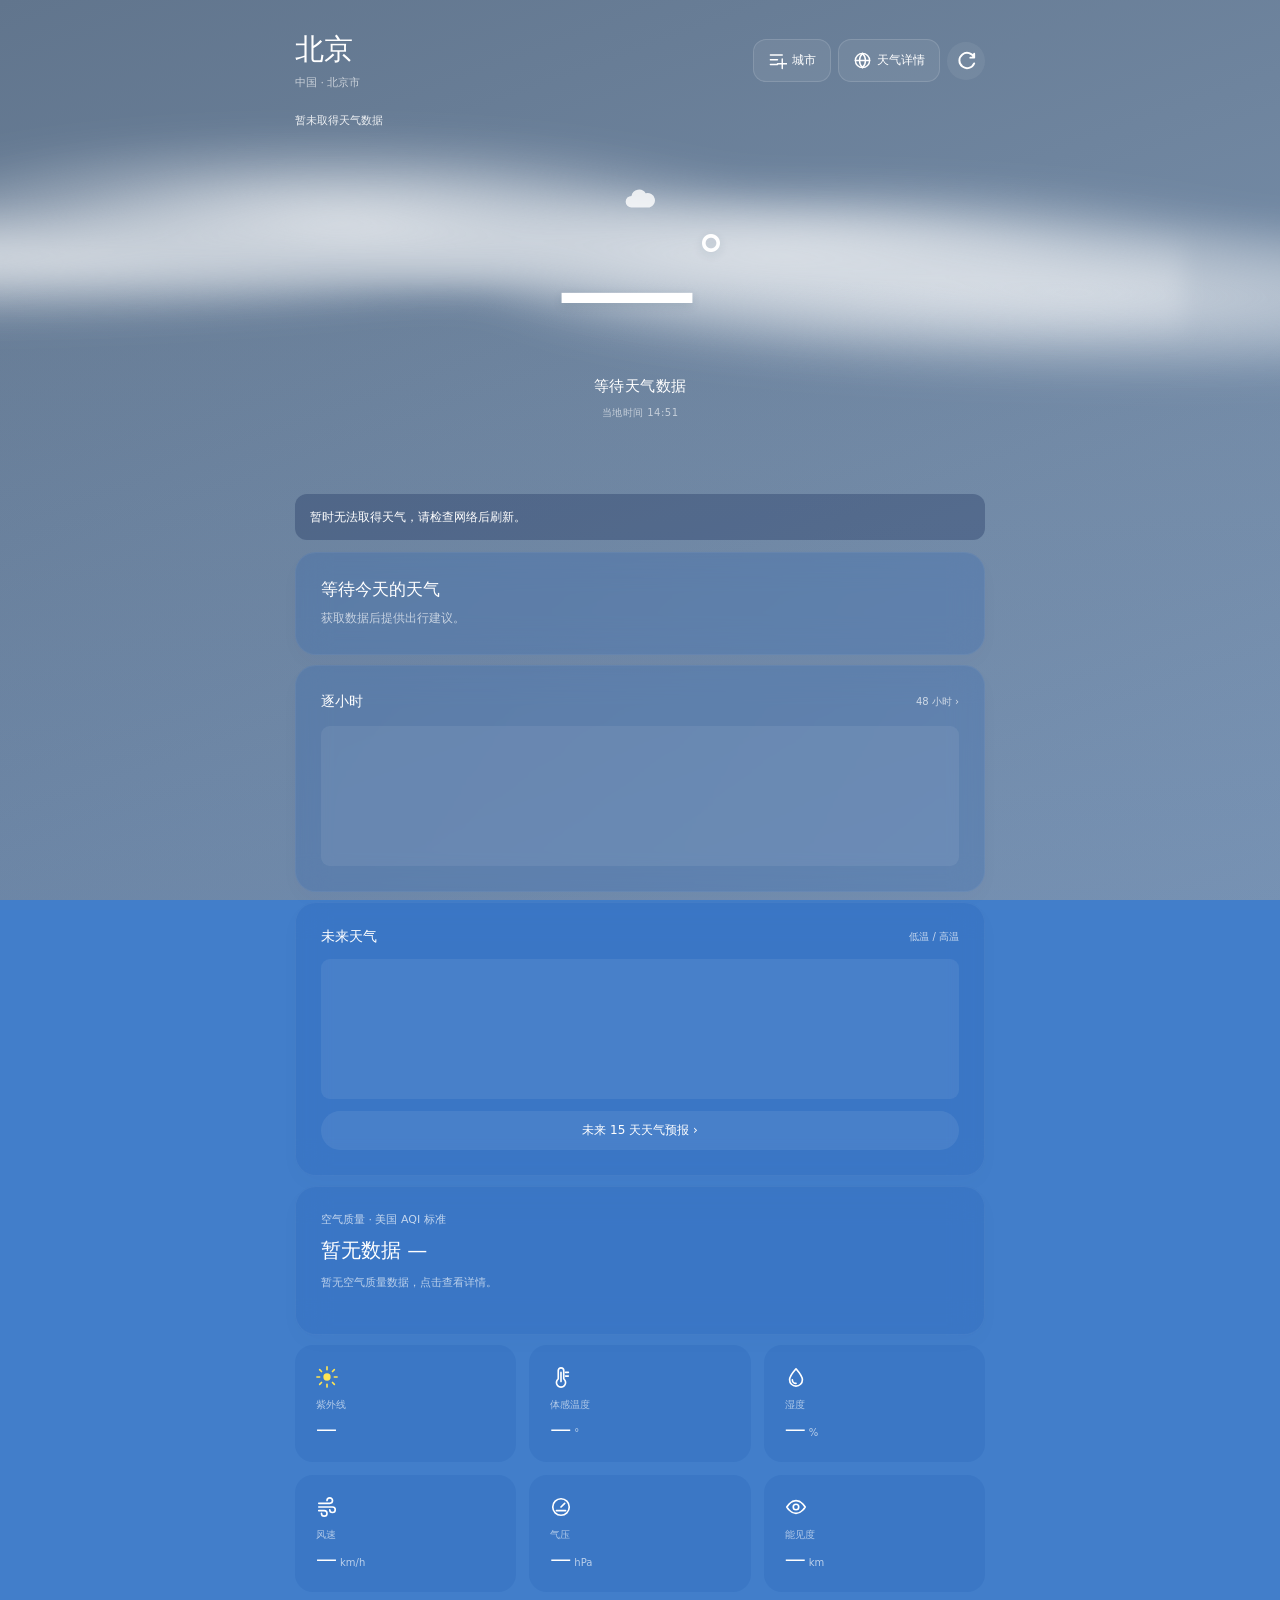
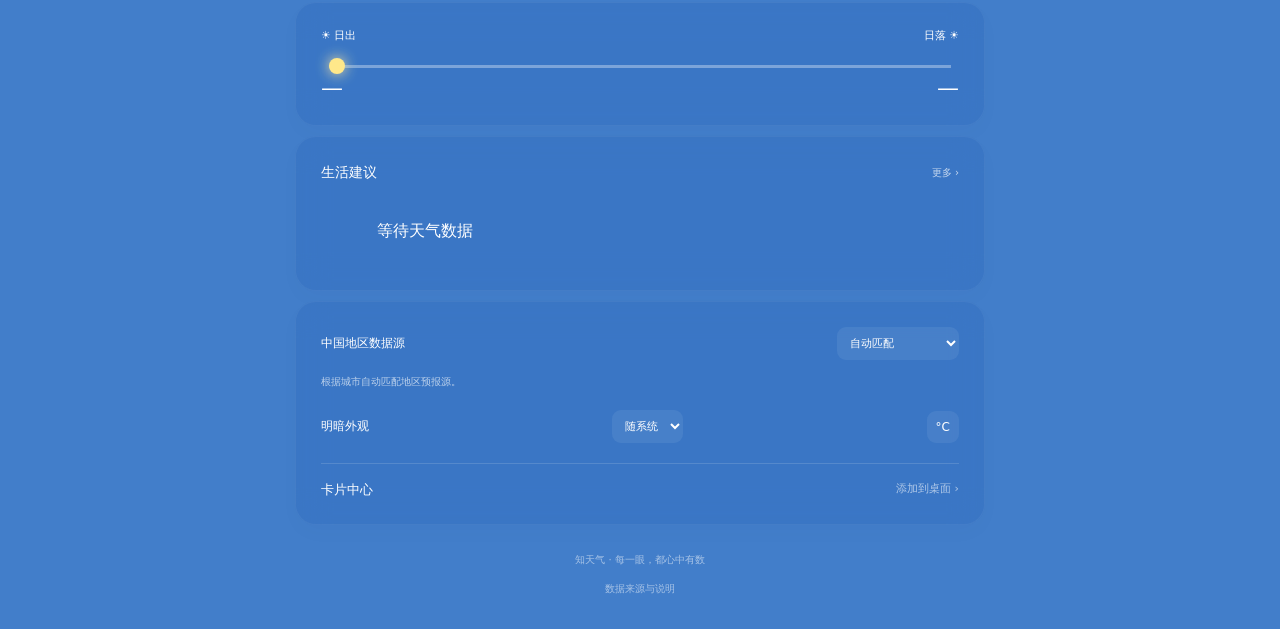
==== commit 93cec9ec: "Import verified archived release v1.2.2 Full native source: False. Imported on 2026-10-25; not origi" ====
--- a/web-src/index.html
+++ b/web-src/index.html
@@ -1,11 +1,11 @@
 <!doctype html><html lang="zh-CN" data-theme="light"><head><meta charset="utf-8"><meta name="viewport" content="width=device-width, initial-scale=1, viewport-fit=cover"><meta name="theme-color" content="#346dbb"><title>知天气</title><link rel="stylesheet" href="vendor/leaflet.css"><link rel="stylesheet" href="style.css"><script src="native.js" defer></script><script src="vendor/leaflet.js" defer></script><script type="module" src="app.js"></script></head>
 <body data-scene="sunny"><div class="sky" aria-hidden="true"><div class="sun-glow"></div><div class="moon-glow"></div><div class="stars"></div><div class="cloud cloud-a"></div><div class="cloud cloud-b"></div><div class="cloud cloud-c"></div><div class="precip"></div><div class="fog-lines"></div></div>
-<main id="home"><header class="home-head"><div class="place"><strong id="cityName">知天气</strong><small id="cityRegion">你的城市，你的天气</small></div><div class="head-actions"><button id="citiesButton" class="head-pill" aria-label="城市管理"><svg viewBox="0 0 24 24"><path d="M3 5h15M3 11h9M3 17h9M18 10v12m-6-6h12"/></svg><span>城市</span></button><button id="detailsButton" class="head-pill" aria-label="天气详情"><svg viewBox="0 0 24 24"><circle cx="12" cy="12" r="9"/><path d="M3 12h18M12 3c-5 5-5 13 0 18M12 3c5 5 5 13 0 18"/></svg><span>天气详情</span></button></div></header>
-<div class="status-row"><span id="liveState" role="status">正在获取天气…</span><button id="refresh" aria-label="刷新天气">↻</button></div><section class="hero" aria-label="当前天气"><div id="heroIcon" class="hero-icon"></div><div class="temperature"><span id="temperature">—</span><sup>°</sup></div><p id="conditionLine">等待天气数据</p><p class="hero-time" id="localTime"></p></section>
+<main id="home"><header class="home-head"><div class="place"><strong id="cityName">知天气</strong><small id="cityRegion">你的城市，你的天气</small></div><div class="head-actions"><button id="citiesButton" class="head-pill" aria-label="城市管理"><svg viewBox="0 0 24 24"><path d="M3 5h15M3 11h9M3 17h9M18 10v12m-6-6h12"/></svg><span>城市</span></button><button id="detailsButton" class="head-pill" aria-label="天气详情"><svg viewBox="0 0 24 24"><circle cx="12" cy="12" r="9"/><path d="M3 12h18M12 3c-5 5-5 13 0 18M12 3c5 5 5 13 0 18"/></svg><span>天气详情</span></button><button id="refresh" class="refresh-button" aria-label="刷新天气" aria-busy="false"><svg class="refresh-arrow" viewBox="0 0 24 24" aria-hidden="true"><path d="M20 9a8 8 0 1 0 0 6M16 9h4V5"/></svg><svg class="refresh-spinner" viewBox="0 0 24 24" aria-hidden="true"><circle class="spinner-track" cx="12" cy="12" r="8"/><circle class="spinner-arc" cx="12" cy="12" r="8"/></svg></button></div></header>
+<div class="status-row"><span id="liveState" role="status">正在获取天气…</span></div><section class="hero" aria-label="当前天气"><div id="heroIcon" class="hero-icon"></div><div class="temperature"><span id="temperature">—</span><sup>°</sup></div><p id="conditionLine">等待天气数据</p><p class="hero-time" id="localTime"></p></section>
 <p id="notice" class="notice" role="status" hidden></p><section class="glass advice" id="adviceCard"></section><section class="glass" aria-label="逐小时天气"><div class="card-title"><h2>逐小时</h2><button data-open-tab="hourly">48 小时 ›</button></div><div id="hourlyStrip" class="hourly-strip"></div></section>
 <section class="glass" aria-label="十五天天气预报"><div class="card-title"><h2>未来天气</h2><span>低温 / 高温</span></div><div id="dailyList"></div><button class="wide-button" data-open-tab="daily">未来 15 天天气预报 ›</button></section>
 <button class="glass air-card" data-open-tab="air" id="airSummary"><span>空气质量</span><strong>—</strong><small>点击查看空气质量</small></button><section id="metrics" class="metrics" aria-label="气象信息"></section><button class="glass sun-card" data-open-tab="sun" id="sunSummary"></button><section class="glass"><div class="card-title"><h2>生活建议</h2><button data-open-tab="life">更多 ›</button></div><div id="lifeSummary" class="life-grid"></div></section>
 <section class="glass settings"><div class="setting-row"><label for="chinaSource">中国地区数据源</label><select id="chinaSource"><option value="auto">自动匹配</option><option value="cma">中国气象局 CMA</option><option value="ecmwf">ECMWF IFS</option></select></div><p id="sourceText"></p><div class="setting-row"><label for="themeSelect">明暗外观</label><select id="themeSelect"><option value="light">浅色</option><option value="dark">深色</option><option value="auto">随系统</option></select><button id="unitButton" aria-label="切换温度单位">°C</button></div><a class="card-entry" href="https://appassets.androidplatform.net/native/cards">卡片中心 <span>添加到桌面 ›</span></a></section><footer>知天气 · 每一眼，都心中有数<br><button id="sourceInfo">数据来源与说明</button></footer></main>
-<dialog id="cityPage" class="page-dialog"><header class="page-header"><button class="back-button" data-close="cityPage" aria-label="返回天气首页">←</button><h1>城市管理</h1><button id="editCities" class="text-button">管理</button></header><div class="city-page-content"><label class="search-box"><span>⌕</span><input id="cityInput" type="search" placeholder="搜索城市、区县或英文名" aria-label="搜索城市"><button id="clearSearch" aria-label="清除城市搜索">×</button></label><button id="locate" class="location-button">⌖ 使用当前位置</button><div id="searchCaption" class="muted"></div><div id="cityResults"></div><div id="managedCities"></div><p class="muted city-tip">可保存 20 座城市。点击城市卡片切换；管理模式可调整顺序或移除。</p></div></dialog>
-<dialog id="detailsPage" class="page-dialog"><header class="page-header"><button class="back-button" data-close="detailsPage" aria-label="返回天气首页">←</button><div><h1>天气详情</h1><small id="detailCity"></small></div><button id="detailRefresh" class="text-button" aria-label="刷新详情">刷新</button></header><nav id="detailTabs" class="detail-tabs" aria-label="天气详情分类" role="tablist"></nav><div id="detailContent" class="detail-content" role="tabpanel"></div></dialog>
-<dialog id="infoDialog" class="info-dialog"><button class="back-button" data-close="infoDialog" aria-label="关闭数据说明">×</button><h2>天气，从哪里来</h2><p>根据城市地区匹配气象机构模型，通过 Open-Meteo 获取。实况页展示模型估算的当前天气，非气象站实测。</p><p>15 天预报优先采用所选来源；日期或指标缺失时由 Open-Meteo 综合模型补充，逐日标注来源。远期预报不确定性更大。</p><p>空气质量来自 CAMS 模型，通过 Open-Meteo 获取，采用美国 AQI 标准。生活建议根据天气计算。</p><p>台风资料来自中央气象台；中国大陆预警来自中国天气网，香港预警来自香港天文台。预警页面显示发布地区，附近信息不代表本地一定受影响。</p><p>地图底图 © OpenStreetMap contributors；降水雷达由 RainViewer 提供。遮罩区域没有雷达覆盖，透明区域也可能无有效回波，不能据此判断没有降雨。</p><div class="source-links"><a href="https://open-meteo.com/en/docs">Open-Meteo 数据说明 ↗</a><a href="https://typhoon.nmc.cn/web.html">中央气象台台风网 ↗</a><a href="https://www.weather.com.cn/alarm/">中国天气网预警 ↗</a><a href="https://www.rainviewer.com/api/weather-maps-api.html">RainViewer 雷达说明 ↗</a></div></dialog><div id="toast" class="toast" role="status" hidden></div></body></html>
+<dialog id="cityPage" class="page-dialog"><header class="page-header"><button class="back-button" data-close="cityPage" aria-label="返回天气首页">←</button><h1>城市管理</h1><button id="editCities" class="text-button">管理</button></header><div class="city-page-content"><label class="search-box"><span>⌕</span><input id="cityInput" type="search" placeholder="搜索城市、区县或英文名" aria-label="搜索城市"><button id="clearSearch" aria-label="清除城市搜索">×</button></label><button id="locate" class="location-button">⌖ 使用当前位置</button><p class="muted">定位后优先显示所在区县。区域名称由 OpenStreetMap / Nominatim 或系统地址服务解析。</p><div id="searchCaption" class="muted"></div><div id="cityResults"></div><div id="managedCities"></div><p class="muted city-tip">可保存 20 座城市。点击城市卡片切换；管理模式可调整顺序或移除。</p></div></dialog>
+<dialog id="detailsPage" class="page-dialog"><header class="page-header"><button class="back-button" data-close="detailsPage" aria-label="返回天气首页">←</button><div><h1>天气详情</h1><small id="detailCity"></small></div><button id="detailRefresh" class="refresh-button" aria-label="刷新详情" aria-busy="false"><svg class="refresh-arrow" viewBox="0 0 24 24" aria-hidden="true"><path d="M20 9a8 8 0 1 0 0 6M16 9h4V5"/></svg><svg class="refresh-spinner" viewBox="0 0 24 24" aria-hidden="true"><circle class="spinner-track" cx="12" cy="12" r="8"/><circle class="spinner-arc" cx="12" cy="12" r="8"/></svg></button></header><nav id="detailTabs" class="detail-tabs" aria-label="天气详情分类" role="tablist"></nav><div id="detailContent" class="detail-content" role="tabpanel"></div></dialog>
+<dialog id="infoDialog" class="info-dialog"><button class="back-button" data-close="infoDialog" aria-label="关闭数据说明">×</button><h2>天气，从哪里来</h2><p>根据城市地区匹配气象机构模型，通过 Open-Meteo 获取。实况页展示模型估算的当前天气，非气象站实测。</p><p>15 天预报优先采用所选来源；日期或指标缺失时由 Open-Meteo 综合模型补充，逐日标注来源。远期预报不确定性更大。</p><p>空气质量来自 CAMS 模型，通过 Open-Meteo 获取，采用美国 AQI 标准。生活建议根据天气计算。</p><p>台风资料来自中央气象台；中国大陆预警来自中国天气网，香港预警来自香港天文台。预警页面显示发布地区，附近信息不代表本地一定受影响。</p><p>地图底图包含 Natural Earth 海岸线、湖泊和主要城市，可离线显示；在线街道 © OpenStreetMap contributors；降水雷达由 RainViewer 提供。遮罩区域没有雷达覆盖，透明区域也可能无有效回波，不能据此判断没有降雨。</p><p>定位仅在点击“使用当前位置”时开启；坐标用于解析区县和查询天气。区县名称来自 OpenStreetMap / Nominatim，系统地址服务作为备用；解析不可用时明确提示，不根据最近城市猜测区县。</p><div class="source-links"><a href="https://www.openstreetmap.org/copyright">OpenStreetMap 地区名称数据 ↗</a><a href="https://open-meteo.com/en/docs">Open-Meteo 数据说明 ↗</a><a href="https://typhoon.nmc.cn/web.html">中央气象台台风网 ↗</a><a href="https://www.weather.com.cn/alarm/">中国天气网预警 ↗</a><a href="https://www.naturalearthdata.com/about/terms-of-use/">Natural Earth 地理数据 ↗</a><a href="https://www.rainviewer.com/api/weather-maps-api.html">RainViewer 雷达说明 ↗</a></div></dialog><div id="toast" class="toast" role="status" hidden></div></body></html>
--- a/web-src/style.css
+++ b/web-src/style.css
@@ -1,3 +1,22 @@
 *{box-sizing:border-box}html{font-family:system-ui,-apple-system,"Segoe UI","Microsoft YaHei",sans-serif;color-scheme:light;--page:#f3f5f8;--surface:#fff;--ink:#1e2a3b;--muted:#7e8a9d;--line:#e9edf3;--accent:#3678e8}html[data-theme=dark]{color-scheme:dark;--page:#131e2c;--surface:#1e2b3e;--ink:#eef4ff;--muted:#98aac1;--line:#314258;--accent:#7fb4ff}body{margin:0;background:#427eca;color:#fff;min-width:300px}button,input,select{font:inherit}button,a,input,select{-webkit-tap-highlight-color:transparent}button{cursor:pointer;border:0}button:disabled{opacity:.5;cursor:default}button:focus-visible,a:focus-visible,input:focus-visible,select:focus-visible{outline:3px solid #ffc969;outline-offset:3px}button:active{transform:translateY(1px)}[hidden]{display:none!important}.head-pill svg,.weather-symbol{width:24px;height:24px;fill:none;stroke:currentColor;stroke-width:1.8;stroke-linecap:round;stroke-linejoin:round}.sky{position:fixed;inset:0;z-index:-1;overflow:hidden;background:linear-gradient(165deg,#2859ae 0%,#518de0 42%,#95d3f1 100%);transition:background 1s}.sky:after{content:"";position:absolute;inset:0;background:linear-gradient(0deg,rgba(34,78,146,.12),transparent 70%);pointer-events:none}.sun-glow{position:absolute;width:220px;height:220px;border-radius:50%;top:-30px;left:3%;background:radial-gradient(circle,#fff9d6 4%,#ffe9a4 12%,rgba(255,226,155,.4) 28%,transparent 67%);filter:blur(2px)}.moon-glow{display:none;position:absolute;top:100px;right:9%;width:52px;height:52px;border-radius:50%;background:#ffedb2;box-shadow:0 0 60px 25px #bbc6ff35}.moon-glow:after{content:"";position:absolute;width:48px;height:48px;border-radius:50%;top:-8px;left:14px;background:#1b3063}.sky .cloud{position:absolute;left:-35%;width:150%;height:340px;top:10%;opacity:.38;filter:blur(16px);background:radial-gradient(ellipse at 18% 50%,#fff 0%,#fff8 12%,transparent 31%),radial-gradient(ellipse at 40% 37%,#fff 0%,#fff8 14%,transparent 30%),radial-gradient(ellipse at 65% 47%,#fff 0%,#fff9 15%,transparent 30%),radial-gradient(ellipse at 83% 62%,#fff 0%,#fff8 15%,transparent 30%);animation:drift 65s ease-in-out infinite alternate}.cloud-b{top:29%;left:-50%;height:200px;opacity:.15;transform:scale(.7);animation-delay:-30s}.cloud-c{top:1%;left:9%;height:150px;opacity:.22;transform:scale(.9);animation-delay:-12s}.stars,.precip,.fog-lines{position:absolute;inset:0;pointer-events:none}.stars{display:none;background:radial-gradient(circle at 10% 14%,#fffd 0 1px,transparent 2px),radial-gradient(circle at 32% 8%,#fffd 0 1px,transparent 2px),radial-gradient(circle at 75% 6%,#fffa 0 1px,transparent 2px),radial-gradient(circle at 87% 27%,#fff 0 1px,transparent 2px),radial-gradient(circle at 60% 19%,#fff9 0 1px,transparent 2px),radial-gradient(circle at 45% 33%,#fff8 0 1px,transparent 2px);background-size:420px 600px}.precip{display:none;opacity:.28;background:repeating-linear-gradient(110deg,transparent 0 38px,#d1e4ff 39px 40px,transparent 41px 70px);mask-image:linear-gradient(transparent 1%,#0008 26%,transparent 80%);animation:rainfall 1.4s linear infinite}.fog-lines{display:none;background:repeating-linear-gradient(0deg,transparent,#fff4 100px,transparent 160px);filter:blur(28px)}
 body[data-scene=cloudy] .sky{background:linear-gradient(170deg,#414d9b,#7e85c3 46%,#dcafc8 100%)}body[data-scene=cloudy] .sky .cloud{opacity:.7;background:radial-gradient(ellipse at 18% 50%,#f7d5de 0%,#d7b8d8 14%,transparent 31%),radial-gradient(ellipse at 40% 37%,#edc8e4 0%,#d4afd2 14%,transparent 30%),radial-gradient(ellipse at 65% 47%,#fcd7e5 0%,#ddaaca 15%,transparent 30%),radial-gradient(ellipse at 83% 62%,#d5c5e7 0%,#cfaacf 15%,transparent 30%)}body[data-scene=cloudy] .sun-glow{opacity:.35}body[data-scene=overcast] .sky{background:linear-gradient(160deg,#586c89,#8b9eb5 55%,#bcc8d6)}body[data-scene=overcast] .sky .cloud{opacity:.6}body[data-scene=overcast] .sun-glow,body[data-scene=fog] .sun-glow,body[data-scene=rain] .sun-glow,body[data-scene=storm] .sun-glow,body[data-scene=snow] .sun-glow,body[data-scene=unknown] .sun-glow{display:none}body[data-scene=fog] .sky{background:linear-gradient(160deg,#8f9dab,#b3bdc5 50%,#d2d9dd)}body[data-scene=fog] .sky .cloud{opacity:.24}body[data-scene=fog] .fog-lines{display:block}body[data-scene=rain] .sky{background:linear-gradient(160deg,#273e5d,#506d91 48%,#96aec5)}body[data-scene=rain] .precip,body[data-scene=storm] .precip{display:block}body[data-scene=rain] .sky .cloud,body[data-scene=storm] .sky .cloud{opacity:.32;background:radial-gradient(ellipse at 22% 50%,#12263a 0%,#31425c88 18%,transparent 35%),radial-gradient(ellipse at 62% 42%,#1c304b 0%,#354361bb 18%,transparent 35%)}body[data-scene=storm] .sky{background:linear-gradient(160deg,#202c48,#414762 55%,#776f94)}body[data-scene=snow] .sky{background:linear-gradient(150deg,#708ba9,#a7bdcf 60%,#d8e4ec)}body[data-scene=snow] .precip{display:block;background:radial-gradient(circle,#fff 0 2px,transparent 3px);background-size:47px 79px;opacity:.75;animation:rainfall 7s linear infinite}body[data-scene=night] .sky,body[data-scene=nightcloud] .sky{background:linear-gradient(160deg,#08142f,#193569 47%,#59789d)}body[data-scene=night] .sun-glow,body[data-scene=nightcloud] .sun-glow{display:none}body[data-scene=night] .moon-glow,body[data-scene=nightcloud] .moon-glow,body[data-scene=night] .stars,body[data-scene=nightcloud] .stars{display:block}body[data-scene=night] .sky .cloud{opacity:.1}body[data-scene=nightcloud] .sky .cloud{opacity:.24}body[data-scene=unknown] .sky{background:linear-gradient(160deg,#61758d,#829bb8)}html[data-theme=dark] .sky:after{background:linear-gradient(#07152566,#05122477)}@keyframes drift{to{translate:40px -12px}}@keyframes rainfall{to{background-position:0 150px}}
 #home{max-width:760px;margin:auto;padding:20px 18px 36px}.home-head{display:flex;justify-content:space-between;gap:12px;align-items:center}.place{min-width:0;flex:1}.place strong{font-size:24px;font-weight:550;display:block;overflow:hidden;text-overflow:ellipsis;white-space:nowrap}.place small{display:block;margin-top:5px;font-size:11px;opacity:.65;overflow:hidden;text-overflow:ellipsis;white-space:nowrap}.head-actions{display:flex;gap:7px;flex-shrink:0}.head-pill{color:#fff;background:#fff1;border:1px solid #fff2;border-radius:13px;padding:9px 10px;display:flex;align-items:center;gap:5px;font-size:11px;white-space:nowrap}.head-pill svg{width:19px;height:19px}.status-row{display:flex;align-items:center;gap:7px;margin-top:17px;min-height:23px;color:#ffffffe0;font-size:11px}.status-row button{margin-left:auto;border-radius:50%;width:30px;height:30px;color:#fff;background:#fff1;font-size:23px;line-height:1}.hero{min-height:285px;display:flex;flex-direction:column;align-items:center;justify-content:center;position:relative;padding:25px 0 35px}.hero-icon{opacity:.8;height:32px;margin-bottom:0}.hero-icon svg{width:31px;height:31px}.temperature{display:flex;align-items:flex-start;line-height:1;font-weight:250;text-shadow:0 3px 10px #193d5222;letter-spacing:-7px}.temperature span{font-size:124px}.temperature sup{font-size:58px;line-height:1.45;margin-left:4px;letter-spacing:0}.hero p{font-size:15px;margin:17px 0 0;letter-spacing:.5px}.hero .hero-time{font-size:10px;opacity:.6;margin-top:10px}.glass{background:#2560b43b;border:1px solid #ffffff0c;border-radius:21px;padding:19px;margin:10px 0;box-shadow:0 8px 22px #0c315905;backdrop-filter:blur(16px);color:#fff}body[data-scene=fog] .glass{background:#5d6e852e}body[data-scene=cloudy] .glass{background:#4c409635}body[data-scene=night] .glass,body[data-scene=nightcloud] .glass{background:#13265070}.card-title{display:flex;align-items:center;justify-content:space-between;gap:8px;margin:0 0 13px}.card-title h2{font-size:14px;font-weight:550;margin:0}.card-title span,.card-title button{font-size:10px;opacity:.7}.card-title button{background:none;color:inherit;padding:4px 0}.advice{display:flex;align-items:flex-start;gap:14px}.advice svg{width:27px;height:27px;flex-shrink:0;margin-top:3px}.advice strong{font-size:17px;display:block;margin-bottom:8px;font-weight:550}.advice p{font-size:12px;opacity:.65;line-height:1.65;margin:0}.hourly-strip{display:flex;overflow:auto;gap:20px;scrollbar-width:none}.hour-item{flex:0 0 40px;text-align:center;display:flex;align-items:center;flex-direction:column;gap:12px;font-size:11px}.hour-item svg{width:26px;height:26px}.hour-item strong{font-size:17px;font-weight:500}.weather-symbol.sun,.weather-symbol.partly{color:#ffe452}.weather-symbol.moon,.weather-symbol.mooncloud{color:#ffeaa6}.day-row{display:grid;grid-template-columns:62px 42px 26px 1fr 62px;align-items:center;gap:8px;min-height:51px;font-size:13px}.day-row>span:first-child{font-size:11px;opacity:.65}.day-row strong{font-weight:500}.day-row .range{text-align:right;white-space:nowrap}.day-row .track{height:3px;position:relative;border-radius:3px;background:#ffffff15}.day-row .track i{position:absolute;height:3px;border-radius:3px;background:linear-gradient(90deg,#bce7ff,#ffe2a2)}.day-row svg{width:24px;height:24px}.wide-button{display:block;width:100%;padding:11px;margin-top:12px;border-radius:50px;background:#ffffff13;color:inherit;font-size:12px}.air-card{width:100%;text-align:left;display:flex;flex-direction:column;gap:10px}.air-card>span{font-size:11px;opacity:.7}.air-card>strong{font-size:20px;font-weight:500}.air-card small{font-size:11px;opacity:.65;line-height:1.6}.air-bar{height:4px;border-radius:5px;background:linear-gradient(90deg,#66e388,#eede67,#f9a155,#f45b72,#9b55b6);margin-top:4px}.metrics{display:grid;grid-template-columns:repeat(3,1fr);gap:9px}.metric{background:#2560b436;border-radius:18px;padding:17px 12px;min-width:0;color:inherit;text-align:left}.metric svg{width:22px;height:22px;margin-bottom:6px}.metric small{display:block;font-size:10px;opacity:.6;margin-bottom:5px}.metric strong{font-size:21px;font-weight:500}.metric strong em{font-size:10px;font-style:normal;margin-left:3px;opacity:.65}.sun-card{display:block;width:100%;text-align:left}.sun-labels,.sun-times{display:flex;justify-content:space-between;font-size:11px}.sun-times{font-size:22px;margin-top:7px}.sun-line{height:3px;background:#fff5;margin:22px 8px 5px;position:relative}.sun-line i{position:absolute;top:-7px;width:16px;height:16px;background:#ffe88a;border-radius:50%;box-shadow:0 0 14px #ffeaa2}.life-grid{display:grid;grid-template-columns:repeat(3,1fr);gap:20px 7px;margin:21px 0 7px;text-align:center}.life-grid svg{display:block;margin:0 auto 10px}.life-grid span{font-size:11px;opacity:.8}.setting-row{display:flex;gap:12px;align-items:center;justify-content:space-between;font-size:12px;flex-wrap:wrap}.setting-row select{border:0;background:#fff1;color:#fff;border-radius:9px;padding:9px;max-width:65%;font-size:11px}.setting-row option{color:var(--ink);background:var(--surface)}.setting-row button{border-radius:9px;background:#fff1;color:#fff;padding:9px}.settings p{font-size:10px;line-height:1.8;opacity:.65;margin:13px 0 19px}.card-entry{color:#fff;text-decoration:none;display:flex;justify-content:space-between;font-size:13px;border-top:1px solid #fff2;margin-top:20px;padding-top:17px}.card-entry span{opacity:.6;font-size:11px}footer{text-align:center;font-size:10px;color:#fff8;line-height:1.9;margin-top:25px}footer button{color:inherit;background:transparent;font-size:10px;margin-top:9px}.notice{font-size:12px;line-height:1.7;padding:13px 15px;border-radius:12px;background:#182d5c55}.page-dialog{position:fixed;inset:0;border:0;margin:0;padding:0;width:100%;max-width:none;height:100%;max-height:none;background:var(--page);color:var(--ink);overflow:auto}.page-dialog::backdrop{background:#142c5880}.page-header{position:sticky;top:0;z-index:1002;display:flex;align-items:center;gap:12px;padding:18px 19px;background:var(--page);min-height:82px;border-bottom:1px solid var(--line)}.page-header h1{font-size:22px;font-weight:600;margin:0}.page-header small{font-size:10px;color:var(--muted);display:block;margin-top:4px}.back-button{background:transparent;color:inherit;font-size:28px;min-width:30px;padding:3px 0;text-align:left}.text-button{color:var(--accent);background:transparent;padding:8px;font-size:13px;margin-left:auto;white-space:nowrap}.city-page-content{max-width:720px;margin:auto;padding:20px}.search-box{display:flex;align-items:center;gap:8px;border-radius:30px;background:var(--line);padding:12px 17px}.search-box>span{font-size:27px;line-height:1;color:var(--muted)}.search-box input{width:100%;min-width:0;border:0;background:transparent;color:var(--ink);outline:none;font-size:14px}.search-box button{background:transparent;color:var(--muted);font-size:23px}.location-button{display:block;margin:12px 0 18px;border-radius:12px;background:var(--surface);color:var(--accent);padding:12px;width:100%;font-size:13px}.muted{color:var(--muted);font-size:11px;line-height:1.7}.city-tip{margin:25px 10px}.city-tile{border:0;position:relative;display:flex;align-items:center;justify-content:space-between;width:100%;background:linear-gradient(140deg,#2d63b8,#84bee4);color:#fff;border-radius:23px;text-align:left;padding:25px 24px;min-height:124px;margin:14px 0}.city-tile[data-scene=fog],.city-tile[data-scene=overcast]{background:linear-gradient(140deg,#909ba9,#c0c8d0)}.city-tile[data-scene=cloudy]{background:linear-gradient(140deg,#5d61a5,#c29bbb)}.city-tile[data-scene=rain],.city-tile[data-scene=storm]{background:linear-gradient(140deg,#334b70,#7e96b7)}.city-tile[data-scene=night],.city-tile[data-scene=nightcloud]{background:linear-gradient(140deg,#101d3e,#405c8e)}.city-tile[data-scene=snow]{background:linear-gradient(140deg,#728fae,#c0d6e4)}.city-tile h2{margin:0 0 10px;font-size:24px;font-weight:550;line-height:1.3}.city-tile p{margin:0;font-size:11px;opacity:.7}.city-tile .tile-weather{text-align:right;margin-left:12px;min-width:68px}.city-tile .tile-weather strong{font-size:30px;font-weight:500;display:block}.city-tile .tile-weather span{font-size:12px;display:block;margin-top:10px;opacity:.8}.city-tile.selected{box-shadow:0 0 0 2px var(--accent)}.city-tile .current-tag{display:inline-block;font-size:9px;border:1px solid #fff5;border-radius:5px;padding:2px 4px;margin-left:7px;vertical-align:middle}.city-tools{display:flex;justify-content:flex-end;gap:8px;margin-top:-4px}.city-tools button{background:var(--surface);color:var(--accent);border-radius:9px;padding:8px 13px;font-size:11px}.city-tools .delete-city{color:#d9626c}.search-result{display:flex;align-items:center;gap:13px;width:100%;padding:17px 8px;text-align:left;border-bottom:1px solid var(--line);background:transparent;color:var(--ink)}.search-result strong{font-size:15px;font-weight:550}.search-result small{display:block;color:var(--muted);font-size:10px;margin-top:5px}.search-result>span:last-child{margin-left:auto;color:var(--accent);font-size:18px}.detail-tabs{display:flex;overflow:auto;position:sticky;top:82px;z-index:1001;background:var(--page);border-bottom:1px solid var(--line);padding:0 14px;scrollbar-width:none;gap:21px}.detail-tabs button{border-radius:0;background:transparent;color:var(--muted);font-size:15px;padding:18px 0 14px;white-space:nowrap;border-bottom:3px solid transparent}.detail-tabs button[aria-selected=true]{color:var(--ink);border-bottom-color:var(--accent);font-weight:600}.detail-content{max-width:800px;margin:auto;padding:22px 18px 45px;min-height:70vh}.detail-panel{background:var(--surface);border-radius:20px;padding:21px;margin-bottom:14px;overflow:hidden}.detail-panel h2{font-size:18px;font-weight:600;margin:0 0 17px}.detail-panel h3{font-size:13px;margin:21px 0 10px;font-weight:550}.detail-panel p{font-size:12px;line-height:1.8}.detail-muted{font-size:11px;color:var(--muted);line-height:1.8;margin:13px 0}.big-live{display:flex;align-items:center;justify-content:center;gap:24px;padding:28px 0}.big-live svg{width:63px;height:63px;color:#e6b33c}.big-live strong{font-weight:300;font-size:74px}.stat-grid{display:grid;grid-template-columns:repeat(3,1fr);gap:20px 10px}.stat-grid small{display:block;color:var(--muted);font-size:10px;margin-bottom:7px}.stat-grid strong{font-size:19px;font-weight:550}.stat-grid em{font-size:10px;font-style:normal;color:var(--muted)}.detail-day{display:grid;grid-template-columns:65px 28px 1fr auto;gap:10px;align-items:center;padding:16px 0;border-bottom:1px solid var(--line);font-size:13px}.detail-day:last-child{border-bottom:0}.detail-day small{display:block;color:var(--muted);font-size:9px;margin-top:5px}.detail-day strong{font-size:16px;font-weight:500}.detail-day .probability{color:var(--muted);font-size:10px;margin-top:4px}.hour-table{width:100%;border-collapse:collapse;font-size:12px}.hour-table th{color:var(--muted);font-weight:400;font-size:10px;text-align:left;padding:12px 4px}.hour-table td{padding:13px 4px;border-top:1px solid var(--line);white-space:nowrap}.hour-table td svg{width:20px;height:20px;vertical-align:middle;margin-right:5px}.chart-svg{display:block;width:100%;height:auto;overflow:visible}.chart-svg text{font:10px system-ui;fill:var(--muted)}.air-index{font-size:57px;font-weight:300;margin:0 0 12px}.air-index span{font-size:16px;margin-left:10px}.air-scale{height:6px;border-radius:9px;background:linear-gradient(90deg,#58bb82,#e7ce51,#e58d48,#d75f64,#9a5cae);margin:20px 0}.life-detail{display:flex;align-items:flex-start;gap:13px;border-top:1px solid var(--line);padding:19px 0}.life-detail svg{width:27px;height:27px;color:var(--accent);flex-shrink:0}.life-detail strong{font-size:15px;font-weight:500}.life-detail p{color:var(--muted);margin:6px 0 0}.sun-arc{width:100%;height:140px}.select-row{display:flex;align-items:center;gap:8px;flex-wrap:wrap;margin:12px 0}.select-row label{font-size:11px;color:var(--muted)}.select-row select{border:1px solid var(--line);color:var(--ink);background:var(--surface);border-radius:11px;padding:11px;max-width:47%;flex:1;min-width:0;font-size:12px}.map-box{height:355px;border-radius:18px;overflow:hidden;background:#d9e2ea;position:relative;margin:14px 0}.map-caption{font-size:10px;line-height:1.7;color:var(--muted)}.map-status{padding:9px 13px;border-radius:10px;background:var(--line);font-size:11px;line-height:1.7;margin:12px 0}.radar-controls{display:flex;align-items:center;gap:10px;font-size:11px}.radar-controls input{width:100%;accent-color:var(--accent)}.small-button{padding:9px 12px;color:var(--accent);background:var(--line);border-radius:10px;font-size:11px;white-space:nowrap}.source-links{display:flex;flex-direction:column;gap:12px;margin-top:22px}.source-links a,.official-link{color:var(--accent);text-decoration:none;font-size:12px}.storm-tabs,.date-rail{display:flex;gap:9px;overflow:auto;scrollbar-width:none;padding:3px 0 13px}.storm-tabs button,.date-rail button{color:var(--muted);background:var(--surface);border-radius:13px;padding:12px 15px;white-space:nowrap;font-size:12px}.storm-tabs button.active,.date-rail button.active{background:#377de51b;color:var(--accent)}.date-rail small{display:block;font-size:9px;margin-top:4px}.storm-top{display:flex;align-items:center;justify-content:space-between;gap:10px}.storm-top h2{margin:0;font-size:22px}.storm-top span{font-size:13px;color:var(--accent)}.storm-legends{font-size:10px;color:var(--muted);display:flex;gap:12px;margin:15px 0;flex-wrap:wrap}.storm-legends i{display:inline-block;width:9px;height:9px;border-radius:50%;margin-right:4px}.alert-card{padding:18px;background:var(--surface);border-radius:17px;margin:12px 0;border-left:4px solid #e4ba42}.alert-card.red{border-left-color:#de5962}.alert-card.orange{border-left-color:#e7a14a}.alert-card.blue{border-left-color:#599ade}.alert-card h3{font-size:15px;line-height:1.6;margin:0 0 9px}.alert-card p{font-size:11px;color:var(--muted);line-height:1.7}.alert-card a{color:var(--accent);font-size:11px;text-decoration:none}.empty-state{text-align:center;padding:45px 14px;color:var(--muted);font-size:12px;line-height:1.9}.empty-state strong{display:block;font-size:18px;font-weight:550;color:var(--ink);margin-bottom:10px}.compare-hero{display:grid;grid-template-columns:1fr 1fr;gap:9px;position:relative;margin-bottom:20px}.compare-card{border-radius:20px;padding:24px 13px;color:#fff;background:linear-gradient(150deg,#216bc9,#84bcdc);text-align:center;min-width:0}.compare-card:nth-child(2){background:linear-gradient(150deg,#5260b9,#bda1c8)}.compare-card h3{font-size:14px;white-space:nowrap;overflow:hidden;text-overflow:ellipsis;margin:0 0 20px}.compare-card svg{width:40px;height:40px;margin-bottom:15px;color:#ffeb8e}.compare-card strong{font-size:26px;display:block;font-weight:500}.compare-card p{font-size:11px;opacity:.85;margin:10px 0 0}.compare-hero .vs{position:absolute;top:50%;left:50%;translate:-50% -50%;width:28px;height:28px;border-radius:50%;background:var(--surface);color:var(--muted);font-weight:600;font-size:11px;display:grid;place-items:center}.compare-metrics{display:grid;grid-template-columns:1fr 1fr;gap:17px;font-size:12px}.compare-metrics small{display:block;color:var(--muted);font-size:10px;margin-bottom:5px}.trend-legend{display:flex;justify-content:center;gap:22px;font-size:10px;margin:15px 0;color:var(--muted)}.trend-legend i{display:inline-block;width:12px;height:3px;margin-right:5px;background:#ed9846;vertical-align:middle}.trend-legend span:nth-child(2) i{background:#4c9ddd}.info-dialog{border:0;border-radius:24px;padding:25px;max-width:calc(100% - 36px);width:440px;background:var(--surface);color:var(--ink)}.info-dialog::backdrop{background:#16254490;backdrop-filter:blur(7px)}.info-dialog>button{float:right}.info-dialog h2{font-size:23px;margin:10px 0 25px}.info-dialog p{font-size:12px;color:var(--muted);line-height:1.9}.toast{position:fixed;z-index:5000;bottom:35px;left:50%;translate:-50%;max-width:88%;width:max-content;border-radius:13px;background:#15283bea;color:#fff;padding:14px 19px;font-size:12px;box-shadow:0 8px 24px #0002;line-height:1.6}.leaflet-container{font-family:inherit;color:#25374c}.leaflet-popup-content{font-size:12px}.leaflet-control-attribution{font-size:8px!important}.leaflet-control-attribution a{color:#4072a1!important}.map-pin{color:#fff;background:#397de5;border:2px solid #fff;border-radius:50%;width:14px;height:14px;box-shadow:0 1px 5px #1c436280}.map-error-overlay{position:absolute;z-index:900;bottom:12px;left:12px;right:12px;padding:10px;background:#ffffffe8;color:#536782;border-radius:9px;font-size:10px}.loading-text{padding:50px 15px;text-align:center;color:var(--muted);font-size:13px}.skeleton{display:block;background:#ffffff12;border-radius:9px;min-height:140px;animation:pulse 2s infinite}@keyframes pulse{50%{opacity:.5}}@media(min-width:650px){#home{padding:30px 35px}.hero{min-height:350px}.temperature span{font-size:145px}.head-pill{font-size:12px;padding:11px 14px}.place strong{font-size:29px}.glass{padding:25px}.day-row{min-height:58px;grid-template-columns:80px 70px 36px 1fr 90px;font-size:15px}.day-row>span:first-child{font-size:13px}.hourly-strip{justify-content:space-between}.metrics{gap:13px}.metric{padding:21px}.page-header{padding-left:max(22px,calc((100% - 780px)/2));padding-right:max(22px,calc((100% - 780px)/2))}.detail-tabs{padding-left:max(18px,calc((100% - 780px)/2))}.map-box{height:410px}}@media(max-width:360px){#home{padding:18px 12px}.place strong{font-size:21px}.head-pill{padding:8px;font-size:10px}.head-pill svg{width:16px}.day-row{gap:5px;grid-template-columns:57px 33px 22px 1fr 59px}.glass{padding:16px}.page-header h1{font-size:20px}.metric{padding:14px 10px}.metric strong{font-size:18px}}@media(prefers-reduced-motion:reduce){*,*:before,*:after{animation:none!important;transition:none!important;scroll-behavior:auto!important}}
+.geographic-map{background:#bddded}.geography-place{color:#4c6476;font-size:11px;font-weight:550;text-shadow:0 1px 2px #fff,1px 0 2px #fff,-1px 0 2px #fff;white-space:nowrap}.geography-place span:before{content:"· ";font-weight:700}.base-map-controls{margin:15px 0 8px}.base-map-controls label{display:flex;align-items:center;justify-content:space-between;gap:12px;font-size:12px;color:var(--muted)}.base-map-controls select{color:var(--ink);background:var(--page);border:1px solid var(--line);border-radius:10px;padding:9px;max-width:76%;font-size:11px}.base-map-status{font-size:11px!important;color:var(--muted);line-height:1.7!important;margin:9px 0!important;min-height:38px}
+/* Shared touch feedback, including dynamically created buttons. */
+button{position:relative;overflow:hidden;transition:background-color .18s ease,box-shadow .18s ease,opacity .18s ease}
+button:active,a:active{scale:.97}
+.tap-ripple{position:absolute;pointer-events:none;border-radius:50%;background:currentColor;opacity:0;transform:translate(-50%,-50%) scale(0);animation:tap-wave .5s ease-out;z-index:4}
+@keyframes tap-wave{0%{opacity:.16;transform:translate(-50%,-50%) scale(0)}100%{opacity:0;transform:translate(-50%,-50%) scale(1)}}
+.refresh-button{flex-shrink:0;display:inline-flex;align-items:center;justify-content:center;gap:7px;width:40px;height:40px;min-width:40px;min-height:40px;padding:0;border-radius:50%;background:#fff1;color:inherit;line-height:1;vertical-align:middle}
+.refresh-button svg{display:block;flex:0 0 23px;width:23px;height:23px;fill:none;stroke:currentColor;stroke-width:2;stroke-linecap:round;stroke-linejoin:round}
+.refresh-button .refresh-spinner{display:none}.refresh-button.is-refreshing .refresh-arrow{display:none}.refresh-button.is-refreshing .refresh-spinner{display:block;animation:refresh-turn .8s linear infinite}
+.spinner-track{opacity:.22}.spinner-arc{stroke-dasharray:35 51;stroke-dashoffset:5}
+.refresh-button:disabled{opacity:1}.page-header .refresh-button{margin-left:auto;color:var(--accent);background:var(--line)}
+.small-button.refresh-button{width:auto;padding:9px 12px;min-height:38px;height:auto;border-radius:10px;font-size:11px;color:var(--accent);background:var(--line)}
+.head-actions{align-items:center}.head-actions .refresh-button{width:38px;height:38px;min-width:38px;min-height:38px}
+.detail-tabs button,.storm-tabs button,.date-rail button,.head-pill{flex-shrink:0}
+.status-row{padding-right:0}.status-row #liveState{min-width:0;overflow-wrap:anywhere}
+.place small{white-space:normal;line-height:1.5}.page-dialog[open]{animation:page-in .22s ease-out}.detail-content{animation:content-in .2s ease-out}
+@keyframes refresh-turn{to{rotate:360deg}}@keyframes page-in{from{opacity:0;translate:0 12px}to{opacity:1;translate:0 0}}@keyframes content-in{from{opacity:.3;translate:0 6px}to{opacity:1;translate:0 0}}
+@media(max-width:360px){.head-actions{gap:5px}.head-pill{gap:4px;padding:8px 7px}.head-actions .refresh-button{width:34px;height:34px;min-width:34px;min-height:34px}.place strong{font-size:20px}}
+@media(prefers-reduced-motion:reduce){button:active,a:active{scale:1}.tap-ripple{display:none}.refresh-button.is-refreshing .refresh-spinner{animation:refresh-turn 1.8s linear infinite!important}}
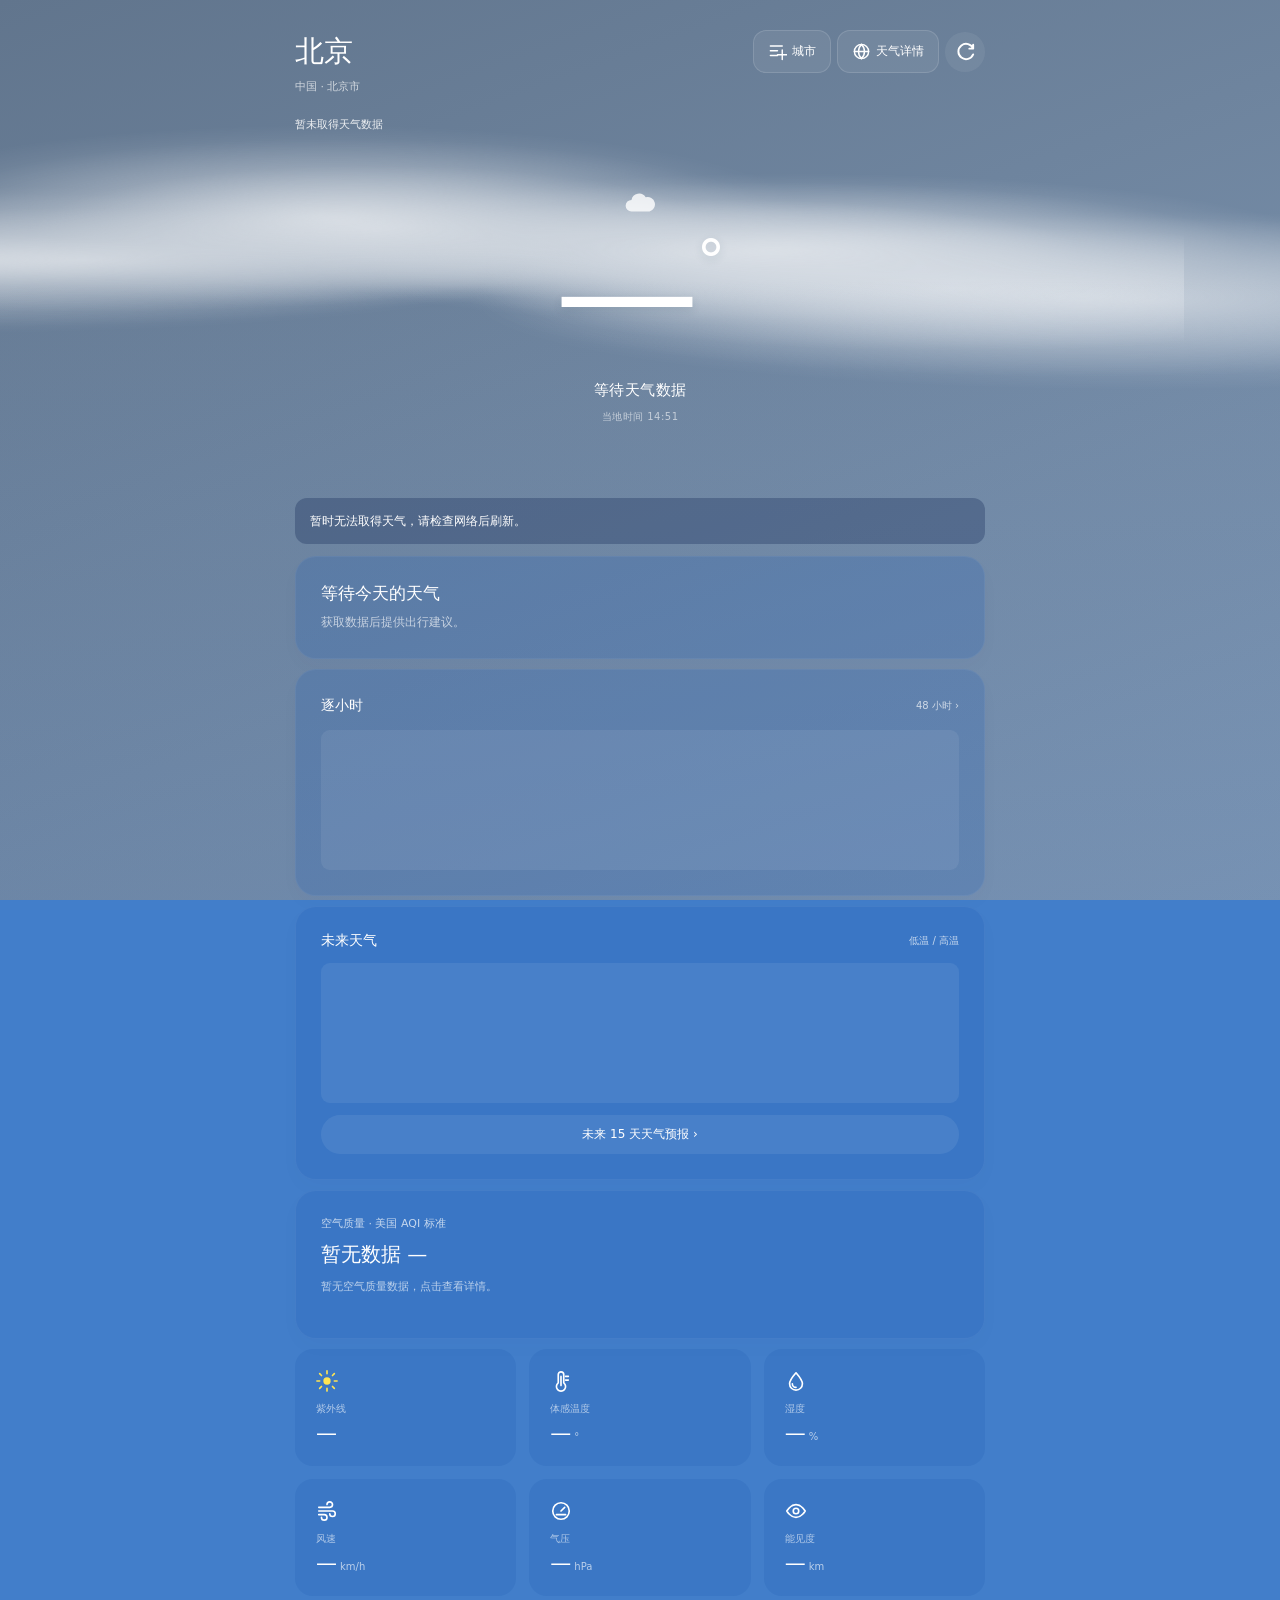
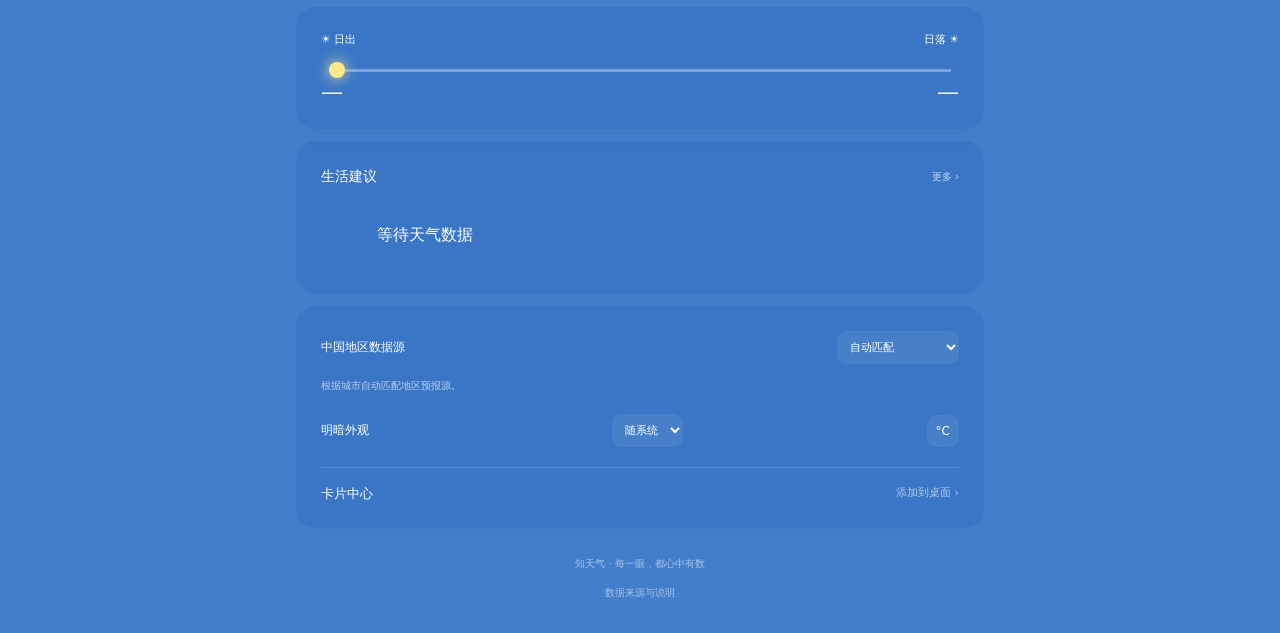
==== commit 8d50b40b: "Import verified archived release v1.2.3 Full native source: False. Imported on 2026-10-25; not origi" ====
--- a/web-src/index.html
+++ b/web-src/index.html
@@ -1,6 +1,6 @@
 <!doctype html><html lang="zh-CN" data-theme="light"><head><meta charset="utf-8"><meta name="viewport" content="width=device-width, initial-scale=1, viewport-fit=cover"><meta name="theme-color" content="#346dbb"><title>知天气</title><link rel="stylesheet" href="vendor/leaflet.css"><link rel="stylesheet" href="style.css"><script src="native.js" defer></script><script src="vendor/leaflet.js" defer></script><script type="module" src="app.js"></script></head>
 <body data-scene="sunny"><div class="sky" aria-hidden="true"><div class="sun-glow"></div><div class="moon-glow"></div><div class="stars"></div><div class="cloud cloud-a"></div><div class="cloud cloud-b"></div><div class="cloud cloud-c"></div><div class="precip"></div><div class="fog-lines"></div></div>
-<main id="home"><header class="home-head"><div class="place"><strong id="cityName">知天气</strong><small id="cityRegion">你的城市，你的天气</small></div><div class="head-actions"><button id="citiesButton" class="head-pill" aria-label="城市管理"><svg viewBox="0 0 24 24"><path d="M3 5h15M3 11h9M3 17h9M18 10v12m-6-6h12"/></svg><span>城市</span></button><button id="detailsButton" class="head-pill" aria-label="天气详情"><svg viewBox="0 0 24 24"><circle cx="12" cy="12" r="9"/><path d="M3 12h18M12 3c-5 5-5 13 0 18M12 3c5 5 5 13 0 18"/></svg><span>天气详情</span></button><button id="refresh" class="refresh-button" aria-label="刷新天气" aria-busy="false"><svg class="refresh-arrow" viewBox="0 0 24 24" aria-hidden="true"><path d="M20 9a8 8 0 1 0 0 6M16 9h4V5"/></svg><svg class="refresh-spinner" viewBox="0 0 24 24" aria-hidden="true"><circle class="spinner-track" cx="12" cy="12" r="8"/><circle class="spinner-arc" cx="12" cy="12" r="8"/></svg></button></div></header>
+<main id="home"><header class="home-head"><div class="place"><strong id="cityName">知天气</strong></div><div class="head-actions"><button id="citiesButton" class="head-pill" aria-label="城市管理"><svg viewBox="0 0 24 24"><path d="M3 5h15M3 11h9M3 17h9M18 10v12m-6-6h12"/></svg><span>城市</span></button><button id="detailsButton" class="head-pill" aria-label="天气详情"><svg viewBox="0 0 24 24"><circle cx="12" cy="12" r="9"/><path d="M3 12h18M12 3c-5 5-5 13 0 18M12 3c5 5 5 13 0 18"/></svg><span>天气详情</span></button><button id="refresh" class="refresh-button" aria-label="刷新天气" aria-busy="false"><svg class="refresh-arrow" viewBox="0 0 24 24" aria-hidden="true"><path d="M20 9a8 8 0 1 0 0 6M16 9h4V5"/></svg><svg class="refresh-spinner" viewBox="0 0 24 24" aria-hidden="true"><circle class="spinner-track" cx="12" cy="12" r="8"/><circle class="spinner-arc" cx="12" cy="12" r="8"/></svg></button></div><small id="cityRegion" class="city-region">你的城市，你的天气</small></header>
 <div class="status-row"><span id="liveState" role="status">正在获取天气…</span></div><section class="hero" aria-label="当前天气"><div id="heroIcon" class="hero-icon"></div><div class="temperature"><span id="temperature">—</span><sup>°</sup></div><p id="conditionLine">等待天气数据</p><p class="hero-time" id="localTime"></p></section>
 <p id="notice" class="notice" role="status" hidden></p><section class="glass advice" id="adviceCard"></section><section class="glass" aria-label="逐小时天气"><div class="card-title"><h2>逐小时</h2><button data-open-tab="hourly">48 小时 ›</button></div><div id="hourlyStrip" class="hourly-strip"></div></section>
 <section class="glass" aria-label="十五天天气预报"><div class="card-title"><h2>未来天气</h2><span>低温 / 高温</span></div><div id="dailyList"></div><button class="wide-button" data-open-tab="daily">未来 15 天天气预报 ›</button></section>
--- a/web-src/style.css
+++ b/web-src/style.css
@@ -1,10 +1,10 @@
-*{box-sizing:border-box}html{font-family:system-ui,-apple-system,"Segoe UI","Microsoft YaHei",sans-serif;color-scheme:light;--page:#f3f5f8;--surface:#fff;--ink:#1e2a3b;--muted:#7e8a9d;--line:#e9edf3;--accent:#3678e8}html[data-theme=dark]{color-scheme:dark;--page:#131e2c;--surface:#1e2b3e;--ink:#eef4ff;--muted:#98aac1;--line:#314258;--accent:#7fb4ff}body{margin:0;background:#427eca;color:#fff;min-width:300px}button,input,select{font:inherit}button,a,input,select{-webkit-tap-highlight-color:transparent}button{cursor:pointer;border:0}button:disabled{opacity:.5;cursor:default}button:focus-visible,a:focus-visible,input:focus-visible,select:focus-visible{outline:3px solid #ffc969;outline-offset:3px}button:active{transform:translateY(1px)}[hidden]{display:none!important}.head-pill svg,.weather-symbol{width:24px;height:24px;fill:none;stroke:currentColor;stroke-width:1.8;stroke-linecap:round;stroke-linejoin:round}.sky{position:fixed;inset:0;z-index:-1;overflow:hidden;background:linear-gradient(165deg,#2859ae 0%,#518de0 42%,#95d3f1 100%);transition:background 1s}.sky:after{content:"";position:absolute;inset:0;background:linear-gradient(0deg,rgba(34,78,146,.12),transparent 70%);pointer-events:none}.sun-glow{position:absolute;width:220px;height:220px;border-radius:50%;top:-30px;left:3%;background:radial-gradient(circle,#fff9d6 4%,#ffe9a4 12%,rgba(255,226,155,.4) 28%,transparent 67%);filter:blur(2px)}.moon-glow{display:none;position:absolute;top:100px;right:9%;width:52px;height:52px;border-radius:50%;background:#ffedb2;box-shadow:0 0 60px 25px #bbc6ff35}.moon-glow:after{content:"";position:absolute;width:48px;height:48px;border-radius:50%;top:-8px;left:14px;background:#1b3063}.sky .cloud{position:absolute;left:-35%;width:150%;height:340px;top:10%;opacity:.38;filter:blur(16px);background:radial-gradient(ellipse at 18% 50%,#fff 0%,#fff8 12%,transparent 31%),radial-gradient(ellipse at 40% 37%,#fff 0%,#fff8 14%,transparent 30%),radial-gradient(ellipse at 65% 47%,#fff 0%,#fff9 15%,transparent 30%),radial-gradient(ellipse at 83% 62%,#fff 0%,#fff8 15%,transparent 30%);animation:drift 65s ease-in-out infinite alternate}.cloud-b{top:29%;left:-50%;height:200px;opacity:.15;transform:scale(.7);animation-delay:-30s}.cloud-c{top:1%;left:9%;height:150px;opacity:.22;transform:scale(.9);animation-delay:-12s}.stars,.precip,.fog-lines{position:absolute;inset:0;pointer-events:none}.stars{display:none;background:radial-gradient(circle at 10% 14%,#fffd 0 1px,transparent 2px),radial-gradient(circle at 32% 8%,#fffd 0 1px,transparent 2px),radial-gradient(circle at 75% 6%,#fffa 0 1px,transparent 2px),radial-gradient(circle at 87% 27%,#fff 0 1px,transparent 2px),radial-gradient(circle at 60% 19%,#fff9 0 1px,transparent 2px),radial-gradient(circle at 45% 33%,#fff8 0 1px,transparent 2px);background-size:420px 600px}.precip{display:none;opacity:.28;background:repeating-linear-gradient(110deg,transparent 0 38px,#d1e4ff 39px 40px,transparent 41px 70px);mask-image:linear-gradient(transparent 1%,#0008 26%,transparent 80%);animation:rainfall 1.4s linear infinite}.fog-lines{display:none;background:repeating-linear-gradient(0deg,transparent,#fff4 100px,transparent 160px);filter:blur(28px)}
-body[data-scene=cloudy] .sky{background:linear-gradient(170deg,#414d9b,#7e85c3 46%,#dcafc8 100%)}body[data-scene=cloudy] .sky .cloud{opacity:.7;background:radial-gradient(ellipse at 18% 50%,#f7d5de 0%,#d7b8d8 14%,transparent 31%),radial-gradient(ellipse at 40% 37%,#edc8e4 0%,#d4afd2 14%,transparent 30%),radial-gradient(ellipse at 65% 47%,#fcd7e5 0%,#ddaaca 15%,transparent 30%),radial-gradient(ellipse at 83% 62%,#d5c5e7 0%,#cfaacf 15%,transparent 30%)}body[data-scene=cloudy] .sun-glow{opacity:.35}body[data-scene=overcast] .sky{background:linear-gradient(160deg,#586c89,#8b9eb5 55%,#bcc8d6)}body[data-scene=overcast] .sky .cloud{opacity:.6}body[data-scene=overcast] .sun-glow,body[data-scene=fog] .sun-glow,body[data-scene=rain] .sun-glow,body[data-scene=storm] .sun-glow,body[data-scene=snow] .sun-glow,body[data-scene=unknown] .sun-glow{display:none}body[data-scene=fog] .sky{background:linear-gradient(160deg,#8f9dab,#b3bdc5 50%,#d2d9dd)}body[data-scene=fog] .sky .cloud{opacity:.24}body[data-scene=fog] .fog-lines{display:block}body[data-scene=rain] .sky{background:linear-gradient(160deg,#273e5d,#506d91 48%,#96aec5)}body[data-scene=rain] .precip,body[data-scene=storm] .precip{display:block}body[data-scene=rain] .sky .cloud,body[data-scene=storm] .sky .cloud{opacity:.32;background:radial-gradient(ellipse at 22% 50%,#12263a 0%,#31425c88 18%,transparent 35%),radial-gradient(ellipse at 62% 42%,#1c304b 0%,#354361bb 18%,transparent 35%)}body[data-scene=storm] .sky{background:linear-gradient(160deg,#202c48,#414762 55%,#776f94)}body[data-scene=snow] .sky{background:linear-gradient(150deg,#708ba9,#a7bdcf 60%,#d8e4ec)}body[data-scene=snow] .precip{display:block;background:radial-gradient(circle,#fff 0 2px,transparent 3px);background-size:47px 79px;opacity:.75;animation:rainfall 7s linear infinite}body[data-scene=night] .sky,body[data-scene=nightcloud] .sky{background:linear-gradient(160deg,#08142f,#193569 47%,#59789d)}body[data-scene=night] .sun-glow,body[data-scene=nightcloud] .sun-glow{display:none}body[data-scene=night] .moon-glow,body[data-scene=nightcloud] .moon-glow,body[data-scene=night] .stars,body[data-scene=nightcloud] .stars{display:block}body[data-scene=night] .sky .cloud{opacity:.1}body[data-scene=nightcloud] .sky .cloud{opacity:.24}body[data-scene=unknown] .sky{background:linear-gradient(160deg,#61758d,#829bb8)}html[data-theme=dark] .sky:after{background:linear-gradient(#07152566,#05122477)}@keyframes drift{to{translate:40px -12px}}@keyframes rainfall{to{background-position:0 150px}}
-#home{max-width:760px;margin:auto;padding:20px 18px 36px}.home-head{display:flex;justify-content:space-between;gap:12px;align-items:center}.place{min-width:0;flex:1}.place strong{font-size:24px;font-weight:550;display:block;overflow:hidden;text-overflow:ellipsis;white-space:nowrap}.place small{display:block;margin-top:5px;font-size:11px;opacity:.65;overflow:hidden;text-overflow:ellipsis;white-space:nowrap}.head-actions{display:flex;gap:7px;flex-shrink:0}.head-pill{color:#fff;background:#fff1;border:1px solid #fff2;border-radius:13px;padding:9px 10px;display:flex;align-items:center;gap:5px;font-size:11px;white-space:nowrap}.head-pill svg{width:19px;height:19px}.status-row{display:flex;align-items:center;gap:7px;margin-top:17px;min-height:23px;color:#ffffffe0;font-size:11px}.status-row button{margin-left:auto;border-radius:50%;width:30px;height:30px;color:#fff;background:#fff1;font-size:23px;line-height:1}.hero{min-height:285px;display:flex;flex-direction:column;align-items:center;justify-content:center;position:relative;padding:25px 0 35px}.hero-icon{opacity:.8;height:32px;margin-bottom:0}.hero-icon svg{width:31px;height:31px}.temperature{display:flex;align-items:flex-start;line-height:1;font-weight:250;text-shadow:0 3px 10px #193d5222;letter-spacing:-7px}.temperature span{font-size:124px}.temperature sup{font-size:58px;line-height:1.45;margin-left:4px;letter-spacing:0}.hero p{font-size:15px;margin:17px 0 0;letter-spacing:.5px}.hero .hero-time{font-size:10px;opacity:.6;margin-top:10px}.glass{background:#2560b43b;border:1px solid #ffffff0c;border-radius:21px;padding:19px;margin:10px 0;box-shadow:0 8px 22px #0c315905;backdrop-filter:blur(16px);color:#fff}body[data-scene=fog] .glass{background:#5d6e852e}body[data-scene=cloudy] .glass{background:#4c409635}body[data-scene=night] .glass,body[data-scene=nightcloud] .glass{background:#13265070}.card-title{display:flex;align-items:center;justify-content:space-between;gap:8px;margin:0 0 13px}.card-title h2{font-size:14px;font-weight:550;margin:0}.card-title span,.card-title button{font-size:10px;opacity:.7}.card-title button{background:none;color:inherit;padding:4px 0}.advice{display:flex;align-items:flex-start;gap:14px}.advice svg{width:27px;height:27px;flex-shrink:0;margin-top:3px}.advice strong{font-size:17px;display:block;margin-bottom:8px;font-weight:550}.advice p{font-size:12px;opacity:.65;line-height:1.65;margin:0}.hourly-strip{display:flex;overflow:auto;gap:20px;scrollbar-width:none}.hour-item{flex:0 0 40px;text-align:center;display:flex;align-items:center;flex-direction:column;gap:12px;font-size:11px}.hour-item svg{width:26px;height:26px}.hour-item strong{font-size:17px;font-weight:500}.weather-symbol.sun,.weather-symbol.partly{color:#ffe452}.weather-symbol.moon,.weather-symbol.mooncloud{color:#ffeaa6}.day-row{display:grid;grid-template-columns:62px 42px 26px 1fr 62px;align-items:center;gap:8px;min-height:51px;font-size:13px}.day-row>span:first-child{font-size:11px;opacity:.65}.day-row strong{font-weight:500}.day-row .range{text-align:right;white-space:nowrap}.day-row .track{height:3px;position:relative;border-radius:3px;background:#ffffff15}.day-row .track i{position:absolute;height:3px;border-radius:3px;background:linear-gradient(90deg,#bce7ff,#ffe2a2)}.day-row svg{width:24px;height:24px}.wide-button{display:block;width:100%;padding:11px;margin-top:12px;border-radius:50px;background:#ffffff13;color:inherit;font-size:12px}.air-card{width:100%;text-align:left;display:flex;flex-direction:column;gap:10px}.air-card>span{font-size:11px;opacity:.7}.air-card>strong{font-size:20px;font-weight:500}.air-card small{font-size:11px;opacity:.65;line-height:1.6}.air-bar{height:4px;border-radius:5px;background:linear-gradient(90deg,#66e388,#eede67,#f9a155,#f45b72,#9b55b6);margin-top:4px}.metrics{display:grid;grid-template-columns:repeat(3,1fr);gap:9px}.metric{background:#2560b436;border-radius:18px;padding:17px 12px;min-width:0;color:inherit;text-align:left}.metric svg{width:22px;height:22px;margin-bottom:6px}.metric small{display:block;font-size:10px;opacity:.6;margin-bottom:5px}.metric strong{font-size:21px;font-weight:500}.metric strong em{font-size:10px;font-style:normal;margin-left:3px;opacity:.65}.sun-card{display:block;width:100%;text-align:left}.sun-labels,.sun-times{display:flex;justify-content:space-between;font-size:11px}.sun-times{font-size:22px;margin-top:7px}.sun-line{height:3px;background:#fff5;margin:22px 8px 5px;position:relative}.sun-line i{position:absolute;top:-7px;width:16px;height:16px;background:#ffe88a;border-radius:50%;box-shadow:0 0 14px #ffeaa2}.life-grid{display:grid;grid-template-columns:repeat(3,1fr);gap:20px 7px;margin:21px 0 7px;text-align:center}.life-grid svg{display:block;margin:0 auto 10px}.life-grid span{font-size:11px;opacity:.8}.setting-row{display:flex;gap:12px;align-items:center;justify-content:space-between;font-size:12px;flex-wrap:wrap}.setting-row select{border:0;background:#fff1;color:#fff;border-radius:9px;padding:9px;max-width:65%;font-size:11px}.setting-row option{color:var(--ink);background:var(--surface)}.setting-row button{border-radius:9px;background:#fff1;color:#fff;padding:9px}.settings p{font-size:10px;line-height:1.8;opacity:.65;margin:13px 0 19px}.card-entry{color:#fff;text-decoration:none;display:flex;justify-content:space-between;font-size:13px;border-top:1px solid #fff2;margin-top:20px;padding-top:17px}.card-entry span{opacity:.6;font-size:11px}footer{text-align:center;font-size:10px;color:#fff8;line-height:1.9;margin-top:25px}footer button{color:inherit;background:transparent;font-size:10px;margin-top:9px}.notice{font-size:12px;line-height:1.7;padding:13px 15px;border-radius:12px;background:#182d5c55}.page-dialog{position:fixed;inset:0;border:0;margin:0;padding:0;width:100%;max-width:none;height:100%;max-height:none;background:var(--page);color:var(--ink);overflow:auto}.page-dialog::backdrop{background:#142c5880}.page-header{position:sticky;top:0;z-index:1002;display:flex;align-items:center;gap:12px;padding:18px 19px;background:var(--page);min-height:82px;border-bottom:1px solid var(--line)}.page-header h1{font-size:22px;font-weight:600;margin:0}.page-header small{font-size:10px;color:var(--muted);display:block;margin-top:4px}.back-button{background:transparent;color:inherit;font-size:28px;min-width:30px;padding:3px 0;text-align:left}.text-button{color:var(--accent);background:transparent;padding:8px;font-size:13px;margin-left:auto;white-space:nowrap}.city-page-content{max-width:720px;margin:auto;padding:20px}.search-box{display:flex;align-items:center;gap:8px;border-radius:30px;background:var(--line);padding:12px 17px}.search-box>span{font-size:27px;line-height:1;color:var(--muted)}.search-box input{width:100%;min-width:0;border:0;background:transparent;color:var(--ink);outline:none;font-size:14px}.search-box button{background:transparent;color:var(--muted);font-size:23px}.location-button{display:block;margin:12px 0 18px;border-radius:12px;background:var(--surface);color:var(--accent);padding:12px;width:100%;font-size:13px}.muted{color:var(--muted);font-size:11px;line-height:1.7}.city-tip{margin:25px 10px}.city-tile{border:0;position:relative;display:flex;align-items:center;justify-content:space-between;width:100%;background:linear-gradient(140deg,#2d63b8,#84bee4);color:#fff;border-radius:23px;text-align:left;padding:25px 24px;min-height:124px;margin:14px 0}.city-tile[data-scene=fog],.city-tile[data-scene=overcast]{background:linear-gradient(140deg,#909ba9,#c0c8d0)}.city-tile[data-scene=cloudy]{background:linear-gradient(140deg,#5d61a5,#c29bbb)}.city-tile[data-scene=rain],.city-tile[data-scene=storm]{background:linear-gradient(140deg,#334b70,#7e96b7)}.city-tile[data-scene=night],.city-tile[data-scene=nightcloud]{background:linear-gradient(140deg,#101d3e,#405c8e)}.city-tile[data-scene=snow]{background:linear-gradient(140deg,#728fae,#c0d6e4)}.city-tile h2{margin:0 0 10px;font-size:24px;font-weight:550;line-height:1.3}.city-tile p{margin:0;font-size:11px;opacity:.7}.city-tile .tile-weather{text-align:right;margin-left:12px;min-width:68px}.city-tile .tile-weather strong{font-size:30px;font-weight:500;display:block}.city-tile .tile-weather span{font-size:12px;display:block;margin-top:10px;opacity:.8}.city-tile.selected{box-shadow:0 0 0 2px var(--accent)}.city-tile .current-tag{display:inline-block;font-size:9px;border:1px solid #fff5;border-radius:5px;padding:2px 4px;margin-left:7px;vertical-align:middle}.city-tools{display:flex;justify-content:flex-end;gap:8px;margin-top:-4px}.city-tools button{background:var(--surface);color:var(--accent);border-radius:9px;padding:8px 13px;font-size:11px}.city-tools .delete-city{color:#d9626c}.search-result{display:flex;align-items:center;gap:13px;width:100%;padding:17px 8px;text-align:left;border-bottom:1px solid var(--line);background:transparent;color:var(--ink)}.search-result strong{font-size:15px;font-weight:550}.search-result small{display:block;color:var(--muted);font-size:10px;margin-top:5px}.search-result>span:last-child{margin-left:auto;color:var(--accent);font-size:18px}.detail-tabs{display:flex;overflow:auto;position:sticky;top:82px;z-index:1001;background:var(--page);border-bottom:1px solid var(--line);padding:0 14px;scrollbar-width:none;gap:21px}.detail-tabs button{border-radius:0;background:transparent;color:var(--muted);font-size:15px;padding:18px 0 14px;white-space:nowrap;border-bottom:3px solid transparent}.detail-tabs button[aria-selected=true]{color:var(--ink);border-bottom-color:var(--accent);font-weight:600}.detail-content{max-width:800px;margin:auto;padding:22px 18px 45px;min-height:70vh}.detail-panel{background:var(--surface);border-radius:20px;padding:21px;margin-bottom:14px;overflow:hidden}.detail-panel h2{font-size:18px;font-weight:600;margin:0 0 17px}.detail-panel h3{font-size:13px;margin:21px 0 10px;font-weight:550}.detail-panel p{font-size:12px;line-height:1.8}.detail-muted{font-size:11px;color:var(--muted);line-height:1.8;margin:13px 0}.big-live{display:flex;align-items:center;justify-content:center;gap:24px;padding:28px 0}.big-live svg{width:63px;height:63px;color:#e6b33c}.big-live strong{font-weight:300;font-size:74px}.stat-grid{display:grid;grid-template-columns:repeat(3,1fr);gap:20px 10px}.stat-grid small{display:block;color:var(--muted);font-size:10px;margin-bottom:7px}.stat-grid strong{font-size:19px;font-weight:550}.stat-grid em{font-size:10px;font-style:normal;color:var(--muted)}.detail-day{display:grid;grid-template-columns:65px 28px 1fr auto;gap:10px;align-items:center;padding:16px 0;border-bottom:1px solid var(--line);font-size:13px}.detail-day:last-child{border-bottom:0}.detail-day small{display:block;color:var(--muted);font-size:9px;margin-top:5px}.detail-day strong{font-size:16px;font-weight:500}.detail-day .probability{color:var(--muted);font-size:10px;margin-top:4px}.hour-table{width:100%;border-collapse:collapse;font-size:12px}.hour-table th{color:var(--muted);font-weight:400;font-size:10px;text-align:left;padding:12px 4px}.hour-table td{padding:13px 4px;border-top:1px solid var(--line);white-space:nowrap}.hour-table td svg{width:20px;height:20px;vertical-align:middle;margin-right:5px}.chart-svg{display:block;width:100%;height:auto;overflow:visible}.chart-svg text{font:10px system-ui;fill:var(--muted)}.air-index{font-size:57px;font-weight:300;margin:0 0 12px}.air-index span{font-size:16px;margin-left:10px}.air-scale{height:6px;border-radius:9px;background:linear-gradient(90deg,#58bb82,#e7ce51,#e58d48,#d75f64,#9a5cae);margin:20px 0}.life-detail{display:flex;align-items:flex-start;gap:13px;border-top:1px solid var(--line);padding:19px 0}.life-detail svg{width:27px;height:27px;color:var(--accent);flex-shrink:0}.life-detail strong{font-size:15px;font-weight:500}.life-detail p{color:var(--muted);margin:6px 0 0}.sun-arc{width:100%;height:140px}.select-row{display:flex;align-items:center;gap:8px;flex-wrap:wrap;margin:12px 0}.select-row label{font-size:11px;color:var(--muted)}.select-row select{border:1px solid var(--line);color:var(--ink);background:var(--surface);border-radius:11px;padding:11px;max-width:47%;flex:1;min-width:0;font-size:12px}.map-box{height:355px;border-radius:18px;overflow:hidden;background:#d9e2ea;position:relative;margin:14px 0}.map-caption{font-size:10px;line-height:1.7;color:var(--muted)}.map-status{padding:9px 13px;border-radius:10px;background:var(--line);font-size:11px;line-height:1.7;margin:12px 0}.radar-controls{display:flex;align-items:center;gap:10px;font-size:11px}.radar-controls input{width:100%;accent-color:var(--accent)}.small-button{padding:9px 12px;color:var(--accent);background:var(--line);border-radius:10px;font-size:11px;white-space:nowrap}.source-links{display:flex;flex-direction:column;gap:12px;margin-top:22px}.source-links a,.official-link{color:var(--accent);text-decoration:none;font-size:12px}.storm-tabs,.date-rail{display:flex;gap:9px;overflow:auto;scrollbar-width:none;padding:3px 0 13px}.storm-tabs button,.date-rail button{color:var(--muted);background:var(--surface);border-radius:13px;padding:12px 15px;white-space:nowrap;font-size:12px}.storm-tabs button.active,.date-rail button.active{background:#377de51b;color:var(--accent)}.date-rail small{display:block;font-size:9px;margin-top:4px}.storm-top{display:flex;align-items:center;justify-content:space-between;gap:10px}.storm-top h2{margin:0;font-size:22px}.storm-top span{font-size:13px;color:var(--accent)}.storm-legends{font-size:10px;color:var(--muted);display:flex;gap:12px;margin:15px 0;flex-wrap:wrap}.storm-legends i{display:inline-block;width:9px;height:9px;border-radius:50%;margin-right:4px}.alert-card{padding:18px;background:var(--surface);border-radius:17px;margin:12px 0;border-left:4px solid #e4ba42}.alert-card.red{border-left-color:#de5962}.alert-card.orange{border-left-color:#e7a14a}.alert-card.blue{border-left-color:#599ade}.alert-card h3{font-size:15px;line-height:1.6;margin:0 0 9px}.alert-card p{font-size:11px;color:var(--muted);line-height:1.7}.alert-card a{color:var(--accent);font-size:11px;text-decoration:none}.empty-state{text-align:center;padding:45px 14px;color:var(--muted);font-size:12px;line-height:1.9}.empty-state strong{display:block;font-size:18px;font-weight:550;color:var(--ink);margin-bottom:10px}.compare-hero{display:grid;grid-template-columns:1fr 1fr;gap:9px;position:relative;margin-bottom:20px}.compare-card{border-radius:20px;padding:24px 13px;color:#fff;background:linear-gradient(150deg,#216bc9,#84bcdc);text-align:center;min-width:0}.compare-card:nth-child(2){background:linear-gradient(150deg,#5260b9,#bda1c8)}.compare-card h3{font-size:14px;white-space:nowrap;overflow:hidden;text-overflow:ellipsis;margin:0 0 20px}.compare-card svg{width:40px;height:40px;margin-bottom:15px;color:#ffeb8e}.compare-card strong{font-size:26px;display:block;font-weight:500}.compare-card p{font-size:11px;opacity:.85;margin:10px 0 0}.compare-hero .vs{position:absolute;top:50%;left:50%;translate:-50% -50%;width:28px;height:28px;border-radius:50%;background:var(--surface);color:var(--muted);font-weight:600;font-size:11px;display:grid;place-items:center}.compare-metrics{display:grid;grid-template-columns:1fr 1fr;gap:17px;font-size:12px}.compare-metrics small{display:block;color:var(--muted);font-size:10px;margin-bottom:5px}.trend-legend{display:flex;justify-content:center;gap:22px;font-size:10px;margin:15px 0;color:var(--muted)}.trend-legend i{display:inline-block;width:12px;height:3px;margin-right:5px;background:#ed9846;vertical-align:middle}.trend-legend span:nth-child(2) i{background:#4c9ddd}.info-dialog{border:0;border-radius:24px;padding:25px;max-width:calc(100% - 36px);width:440px;background:var(--surface);color:var(--ink)}.info-dialog::backdrop{background:#16254490;backdrop-filter:blur(7px)}.info-dialog>button{float:right}.info-dialog h2{font-size:23px;margin:10px 0 25px}.info-dialog p{font-size:12px;color:var(--muted);line-height:1.9}.toast{position:fixed;z-index:5000;bottom:35px;left:50%;translate:-50%;max-width:88%;width:max-content;border-radius:13px;background:#15283bea;color:#fff;padding:14px 19px;font-size:12px;box-shadow:0 8px 24px #0002;line-height:1.6}.leaflet-container{font-family:inherit;color:#25374c}.leaflet-popup-content{font-size:12px}.leaflet-control-attribution{font-size:8px!important}.leaflet-control-attribution a{color:#4072a1!important}.map-pin{color:#fff;background:#397de5;border:2px solid #fff;border-radius:50%;width:14px;height:14px;box-shadow:0 1px 5px #1c436280}.map-error-overlay{position:absolute;z-index:900;bottom:12px;left:12px;right:12px;padding:10px;background:#ffffffe8;color:#536782;border-radius:9px;font-size:10px}.loading-text{padding:50px 15px;text-align:center;color:var(--muted);font-size:13px}.skeleton{display:block;background:#ffffff12;border-radius:9px;min-height:140px;animation:pulse 2s infinite}@keyframes pulse{50%{opacity:.5}}@media(min-width:650px){#home{padding:30px 35px}.hero{min-height:350px}.temperature span{font-size:145px}.head-pill{font-size:12px;padding:11px 14px}.place strong{font-size:29px}.glass{padding:25px}.day-row{min-height:58px;grid-template-columns:80px 70px 36px 1fr 90px;font-size:15px}.day-row>span:first-child{font-size:13px}.hourly-strip{justify-content:space-between}.metrics{gap:13px}.metric{padding:21px}.page-header{padding-left:max(22px,calc((100% - 780px)/2));padding-right:max(22px,calc((100% - 780px)/2))}.detail-tabs{padding-left:max(18px,calc((100% - 780px)/2))}.map-box{height:410px}}@media(max-width:360px){#home{padding:18px 12px}.place strong{font-size:21px}.head-pill{padding:8px;font-size:10px}.head-pill svg{width:16px}.day-row{gap:5px;grid-template-columns:57px 33px 22px 1fr 59px}.glass{padding:16px}.page-header h1{font-size:20px}.metric{padding:14px 10px}.metric strong{font-size:18px}}@media(prefers-reduced-motion:reduce){*,*:before,*:after{animation:none!important;transition:none!important;scroll-behavior:auto!important}}
+*{box-sizing:border-box}html{font-family:system-ui,-apple-system,"Segoe UI","Microsoft YaHei",sans-serif;color-scheme:light;--page:#f3f5f8;--surface:#fff;--ink:#1e2a3b;--muted:#7e8a9d;--line:#e9edf3;--accent:#3678e8}html[data-theme=dark]{color-scheme:dark;--page:#131e2c;--surface:#1e2b3e;--ink:#eef4ff;--muted:#98aac1;--line:#314258;--accent:#7fb4ff}body{margin:0;background:#427eca;color:#fff;min-width:300px}button,input,select{font:inherit}button,a,input,select{-webkit-tap-highlight-color:transparent}button{cursor:pointer;border:0}button:disabled{opacity:.5;cursor:default}button:focus-visible,a:focus-visible,input:focus-visible,select:focus-visible{outline:3px solid #ffc969;outline-offset:3px}[hidden]{display:none!important}.head-pill svg,.weather-symbol{width:24px;height:24px;fill:none;stroke:currentColor;stroke-width:1.8;stroke-linecap:round;stroke-linejoin:round}.sky{position:fixed;inset:0;z-index:-1;overflow:hidden;background:linear-gradient(165deg,#2859ae 0%,#518de0 42%,#95d3f1 100%);transition:background 1s}.sky:after{content:"";position:absolute;inset:0;background:linear-gradient(0deg,rgba(34,78,146,.12),transparent 70%);pointer-events:none}.sun-glow{position:absolute;width:220px;height:220px;border-radius:50%;top:-30px;left:3%;background:radial-gradient(circle,#fff9d6 4%,#ffe9a4 12%,rgba(255,226,155,.4) 28%,transparent 67%);filter:none}.moon-glow{display:none;position:absolute;top:100px;right:9%;width:52px;height:52px;border-radius:50%;background:#ffedb2;box-shadow:0 0 60px 25px #bbc6ff35}.moon-glow:after{content:"";position:absolute;width:48px;height:48px;border-radius:50%;top:-8px;left:14px;background:#1b3063}.sky .cloud{position:absolute;left:-35%;width:150%;height:340px;top:10%;opacity:.38;background:radial-gradient(ellipse at 18% 50%,#fff 0%,#fff8 12%,transparent 31%),radial-gradient(ellipse at 40% 37%,#fff 0%,#fff8 14%,transparent 30%),radial-gradient(ellipse at 65% 47%,#fff 0%,#fff9 15%,transparent 30%),radial-gradient(ellipse at 83% 62%,#fff 0%,#fff8 15%,transparent 30%);animation:drift 65s ease-in-out infinite alternate}.cloud-b{top:29%;left:-50%;height:200px;opacity:.15;transform:scale(.7);animation-delay:-30s}.cloud-c{top:1%;left:9%;height:150px;opacity:.22;transform:scale(.9);animation-delay:-12s}.stars,.precip,.fog-lines{position:absolute;inset:0;pointer-events:none}.stars{display:none;background:radial-gradient(circle at 10% 14%,#fffd 0 1px,transparent 2px),radial-gradient(circle at 32% 8%,#fffd 0 1px,transparent 2px),radial-gradient(circle at 75% 6%,#fffa 0 1px,transparent 2px),radial-gradient(circle at 87% 27%,#fff 0 1px,transparent 2px),radial-gradient(circle at 60% 19%,#fff9 0 1px,transparent 2px),radial-gradient(circle at 45% 33%,#fff8 0 1px,transparent 2px);background-size:420px 600px}.precip{display:none;opacity:.28;background:repeating-linear-gradient(110deg,transparent 0 38px,#d1e4ff 39px 40px,transparent 41px 70px);mask-image:linear-gradient(transparent 1%,#0008 26%,transparent 80%);animation:rain-drift 1.4s linear infinite}.fog-lines{display:none;background:repeating-linear-gradient(0deg,transparent,#fff4 100px,transparent 160px);filter:none}
+body[data-scene=cloudy] .sky{background:linear-gradient(170deg,#414d9b,#7e85c3 46%,#dcafc8 100%)}body[data-scene=cloudy] .sky .cloud{opacity:.7;background:radial-gradient(ellipse at 18% 50%,#f7d5de 0%,#d7b8d8 14%,transparent 31%),radial-gradient(ellipse at 40% 37%,#edc8e4 0%,#d4afd2 14%,transparent 30%),radial-gradient(ellipse at 65% 47%,#fcd7e5 0%,#ddaaca 15%,transparent 30%),radial-gradient(ellipse at 83% 62%,#d5c5e7 0%,#cfaacf 15%,transparent 30%)}body[data-scene=cloudy] .sun-glow{opacity:.35}body[data-scene=overcast] .sky{background:linear-gradient(160deg,#586c89,#8b9eb5 55%,#bcc8d6)}body[data-scene=overcast] .sky .cloud{opacity:.6}body[data-scene=overcast] .sun-glow,body[data-scene=fog] .sun-glow,body[data-scene=rain] .sun-glow,body[data-scene=storm] .sun-glow,body[data-scene=snow] .sun-glow,body[data-scene=unknown] .sun-glow{display:none}body[data-scene=fog] .sky{background:linear-gradient(160deg,#8f9dab,#b3bdc5 50%,#d2d9dd)}body[data-scene=fog] .sky .cloud{opacity:.24}body[data-scene=fog] .fog-lines{display:block}body[data-scene=rain] .sky{background:linear-gradient(160deg,#273e5d,#506d91 48%,#96aec5)}body[data-scene=rain] .precip,body[data-scene=storm] .precip{display:block}body[data-scene=rain] .sky .cloud,body[data-scene=storm] .sky .cloud{opacity:.32;background:radial-gradient(ellipse at 22% 50%,#12263a 0%,#31425c88 18%,transparent 35%),radial-gradient(ellipse at 62% 42%,#1c304b 0%,#354361bb 18%,transparent 35%)}body[data-scene=storm] .sky{background:linear-gradient(160deg,#202c48,#414762 55%,#776f94)}body[data-scene=snow] .sky{background:linear-gradient(150deg,#708ba9,#a7bdcf 60%,#d8e4ec)}body[data-scene=snow] .precip{display:block;background:radial-gradient(circle,#fff 0 2px,transparent 3px);background-size:47px 79px;opacity:.75;animation:rain-drift 7s linear infinite}body[data-scene=night] .sky,body[data-scene=nightcloud] .sky{background:linear-gradient(160deg,#08142f,#193569 47%,#59789d)}body[data-scene=night] .sun-glow,body[data-scene=nightcloud] .sun-glow{display:none}body[data-scene=night] .moon-glow,body[data-scene=nightcloud] .moon-glow,body[data-scene=night] .stars,body[data-scene=nightcloud] .stars{display:block}body[data-scene=night] .sky .cloud{opacity:.1}body[data-scene=nightcloud] .sky .cloud{opacity:.24}body[data-scene=unknown] .sky{background:linear-gradient(160deg,#61758d,#829bb8)}html[data-theme=dark] .sky:after{background:linear-gradient(#07152566,#05122477)}@keyframes drift{to{translate:40px -12px}}@keyframes rainfall{to{background-position:0 150px}}
+#home{max-width:760px;margin:auto;padding:20px 18px 36px}.home-head{display:flex;justify-content:space-between;gap:12px;align-items:center}.place{min-width:0;flex:1}.place strong{font-size:24px;font-weight:550;display:block;overflow:hidden;text-overflow:ellipsis;white-space:nowrap}.place small{display:block;margin-top:5px;font-size:11px;opacity:.65;overflow:hidden;text-overflow:ellipsis;white-space:nowrap}.head-actions{display:flex;gap:7px;flex-shrink:0}.head-pill{color:#fff;background:#fff1;border:1px solid #fff2;border-radius:13px;padding:9px 10px;display:flex;align-items:center;gap:5px;font-size:11px;white-space:nowrap}.head-pill svg{width:19px;height:19px}.status-row{display:flex;align-items:center;gap:7px;margin-top:17px;min-height:23px;color:#ffffffe0;font-size:11px}.status-row button{margin-left:auto;border-radius:50%;width:30px;height:30px;color:#fff;background:#fff1;font-size:23px;line-height:1}.hero{min-height:285px;display:flex;flex-direction:column;align-items:center;justify-content:center;position:relative;padding:25px 0 35px}.hero-icon{opacity:.8;height:32px;margin-bottom:0}.hero-icon svg{width:31px;height:31px}.temperature{display:flex;align-items:flex-start;line-height:1;font-weight:250;text-shadow:0 3px 10px #193d5222;letter-spacing:-7px}.temperature span{font-size:124px}.temperature sup{font-size:58px;line-height:1.45;margin-left:4px;letter-spacing:0}.hero p{font-size:15px;margin:17px 0 0;letter-spacing:.5px}.hero .hero-time{font-size:10px;opacity:.6;margin-top:10px}.glass{background:#2560b43b;border:1px solid #ffffff0c;border-radius:21px;padding:19px;margin:10px 0;box-shadow:0 8px 22px #0c315905;color:#fff}body[data-scene=fog] .glass{background:#5d6e852e}body[data-scene=cloudy] .glass{background:#4c409635}body[data-scene=night] .glass,body[data-scene=nightcloud] .glass{background:#13265070}.card-title{display:flex;align-items:center;justify-content:space-between;gap:8px;margin:0 0 13px}.card-title h2{font-size:14px;font-weight:550;margin:0}.card-title span,.card-title button{font-size:10px;opacity:.7}.card-title button{background:none;color:inherit;padding:4px 0}.advice{display:flex;align-items:flex-start;gap:14px}.advice svg{width:27px;height:27px;flex-shrink:0;margin-top:3px}.advice strong{font-size:17px;display:block;margin-bottom:8px;font-weight:550}.advice p{font-size:12px;opacity:.65;line-height:1.65;margin:0}.hourly-strip{display:flex;overflow:auto;gap:20px;scrollbar-width:none}.hour-item{flex:0 0 40px;text-align:center;display:flex;align-items:center;flex-direction:column;gap:12px;font-size:11px}.hour-item svg{width:26px;height:26px}.hour-item strong{font-size:17px;font-weight:500}.weather-symbol.sun,.weather-symbol.partly{color:#ffe452}.weather-symbol.moon,.weather-symbol.mooncloud{color:#ffeaa6}.day-row{display:grid;grid-template-columns:62px 42px 26px 1fr 62px;align-items:center;gap:8px;min-height:51px;font-size:13px}.day-row>span:first-child{font-size:11px;opacity:.65}.day-row strong{font-weight:500}.day-row .range{text-align:right;white-space:nowrap}.day-row .track{height:3px;position:relative;border-radius:3px;background:#ffffff15}.day-row .track i{position:absolute;height:3px;border-radius:3px;background:linear-gradient(90deg,#bce7ff,#ffe2a2)}.day-row svg{width:24px;height:24px}.wide-button{display:block;width:100%;padding:11px;margin-top:12px;border-radius:50px;background:#ffffff13;color:inherit;font-size:12px}.air-card{width:100%;text-align:left;display:flex;flex-direction:column;gap:10px}.air-card>span{font-size:11px;opacity:.7}.air-card>strong{font-size:20px;font-weight:500}.air-card small{font-size:11px;opacity:.65;line-height:1.6}.air-bar{height:4px;border-radius:5px;background:linear-gradient(90deg,#66e388,#eede67,#f9a155,#f45b72,#9b55b6);margin-top:4px}.metrics{display:grid;grid-template-columns:repeat(3,1fr);gap:9px}.metric{background:#2560b436;border-radius:18px;padding:17px 12px;min-width:0;color:inherit;text-align:left}.metric svg{width:22px;height:22px;margin-bottom:6px}.metric small{display:block;font-size:10px;opacity:.6;margin-bottom:5px}.metric strong{font-size:21px;font-weight:500}.metric strong em{font-size:10px;font-style:normal;margin-left:3px;opacity:.65}.sun-card{display:block;width:100%;text-align:left}.sun-labels,.sun-times{display:flex;justify-content:space-between;font-size:11px}.sun-times{font-size:22px;margin-top:7px}.sun-line{height:3px;background:#fff5;margin:22px 8px 5px;position:relative}.sun-line i{position:absolute;top:-7px;width:16px;height:16px;background:#ffe88a;border-radius:50%;box-shadow:0 0 14px #ffeaa2}.life-grid{display:grid;grid-template-columns:repeat(3,1fr);gap:20px 7px;margin:21px 0 7px;text-align:center}.life-grid svg{display:block;margin:0 auto 10px}.life-grid span{font-size:11px;opacity:.8}.setting-row{display:flex;gap:12px;align-items:center;justify-content:space-between;font-size:12px;flex-wrap:wrap}.setting-row select{border:0;background:#fff1;color:#fff;border-radius:9px;padding:9px;max-width:65%;font-size:11px}.setting-row option{color:var(--ink);background:var(--surface)}.setting-row button{border-radius:9px;background:#fff1;color:#fff;padding:9px}.settings p{font-size:10px;line-height:1.8;opacity:.65;margin:13px 0 19px}.card-entry{color:#fff;text-decoration:none;display:flex;justify-content:space-between;font-size:13px;border-top:1px solid #fff2;margin-top:20px;padding-top:17px}.card-entry span{opacity:.6;font-size:11px}footer{text-align:center;font-size:10px;color:#fff8;line-height:1.9;margin-top:25px}footer button{color:inherit;background:transparent;font-size:10px;margin-top:9px}.notice{font-size:12px;line-height:1.7;padding:13px 15px;border-radius:12px;background:#182d5c55}.page-dialog{position:fixed;inset:0;border:0;margin:0;padding:0;width:100%;max-width:none;height:100%;max-height:none;background:var(--page);color:var(--ink);overflow:auto}.page-dialog::backdrop{background:#142c5880}.page-header{position:sticky;top:0;z-index:1002;display:flex;align-items:center;gap:12px;padding:18px 19px;background:var(--page);min-height:82px;border-bottom:1px solid var(--line)}.page-header h1{font-size:22px;font-weight:600;margin:0}.page-header small{font-size:10px;color:var(--muted);display:block;margin-top:4px}.back-button{background:transparent;color:inherit;font-size:28px;min-width:30px;padding:3px 0;text-align:left}.text-button{color:var(--accent);background:transparent;padding:8px;font-size:13px;margin-left:auto;white-space:nowrap}.city-page-content{max-width:720px;margin:auto;padding:20px}.search-box{display:flex;align-items:center;gap:8px;border-radius:30px;background:var(--line);padding:12px 17px}.search-box>span{font-size:27px;line-height:1;color:var(--muted)}.search-box input{width:100%;min-width:0;border:0;background:transparent;color:var(--ink);outline:none;font-size:14px}.search-box button{background:transparent;color:var(--muted);font-size:23px}.location-button{display:block;margin:12px 0 18px;border-radius:12px;background:var(--surface);color:var(--accent);padding:12px;width:100%;font-size:13px}.muted{color:var(--muted);font-size:11px;line-height:1.7}.city-tip{margin:25px 10px}.city-tile{border:0;position:relative;display:flex;align-items:center;justify-content:space-between;width:100%;background:linear-gradient(140deg,#2d63b8,#84bee4);color:#fff;border-radius:23px;text-align:left;padding:25px 24px;min-height:124px;margin:14px 0}.city-tile[data-scene=fog],.city-tile[data-scene=overcast]{background:linear-gradient(140deg,#909ba9,#c0c8d0)}.city-tile[data-scene=cloudy]{background:linear-gradient(140deg,#5d61a5,#c29bbb)}.city-tile[data-scene=rain],.city-tile[data-scene=storm]{background:linear-gradient(140deg,#334b70,#7e96b7)}.city-tile[data-scene=night],.city-tile[data-scene=nightcloud]{background:linear-gradient(140deg,#101d3e,#405c8e)}.city-tile[data-scene=snow]{background:linear-gradient(140deg,#728fae,#c0d6e4)}.city-tile h2{margin:0 0 10px;font-size:24px;font-weight:550;line-height:1.3}.city-tile p{margin:0;font-size:11px;opacity:.7}.city-tile .tile-weather{text-align:right;margin-left:12px;min-width:68px}.city-tile .tile-weather strong{font-size:30px;font-weight:500;display:block}.city-tile .tile-weather span{font-size:12px;display:block;margin-top:10px;opacity:.8}.city-tile.selected{box-shadow:0 0 0 2px var(--accent)}.city-tile .current-tag{display:inline-block;font-size:9px;border:1px solid #fff5;border-radius:5px;padding:2px 4px;margin-left:7px;vertical-align:middle}.city-tools{display:flex;justify-content:flex-end;gap:8px;margin-top:-4px}.city-tools button{background:var(--surface);color:var(--accent);border-radius:9px;padding:8px 13px;font-size:11px}.city-tools .delete-city{color:#d9626c}.search-result{display:flex;align-items:center;gap:13px;width:100%;padding:17px 8px;text-align:left;border-bottom:1px solid var(--line);background:transparent;color:var(--ink)}.search-result strong{font-size:15px;font-weight:550}.search-result small{display:block;color:var(--muted);font-size:10px;margin-top:5px}.search-result>span:last-child{margin-left:auto;color:var(--accent);font-size:18px}.detail-tabs{display:flex;overflow:auto;position:sticky;top:82px;z-index:1001;background:var(--page);border-bottom:1px solid var(--line);padding:0 14px;scrollbar-width:none;gap:21px}.detail-tabs button{border-radius:0;background:transparent;color:var(--muted);font-size:15px;padding:18px 0 14px;white-space:nowrap;border-bottom:3px solid transparent}.detail-tabs button[aria-selected=true]{color:var(--ink);border-bottom-color:var(--accent);font-weight:600}.detail-content{max-width:800px;margin:auto;padding:22px 18px 45px;min-height:70vh}.detail-panel{background:var(--surface);border-radius:20px;padding:21px;margin-bottom:14px;overflow:hidden}.detail-panel h2{font-size:18px;font-weight:600;margin:0 0 17px}.detail-panel h3{font-size:13px;margin:21px 0 10px;font-weight:550}.detail-panel p{font-size:12px;line-height:1.8}.detail-muted{font-size:11px;color:var(--muted);line-height:1.8;margin:13px 0}.big-live{display:flex;align-items:center;justify-content:center;gap:24px;padding:28px 0}.big-live svg{width:63px;height:63px;color:#e6b33c}.big-live strong{font-weight:300;font-size:74px}.stat-grid{display:grid;grid-template-columns:repeat(3,1fr);gap:20px 10px}.stat-grid small{display:block;color:var(--muted);font-size:10px;margin-bottom:7px}.stat-grid strong{font-size:19px;font-weight:550}.stat-grid em{font-size:10px;font-style:normal;color:var(--muted)}.detail-day{display:grid;grid-template-columns:65px 28px 1fr auto;gap:10px;align-items:center;padding:16px 0;border-bottom:1px solid var(--line);font-size:13px}.detail-day:last-child{border-bottom:0}.detail-day small{display:block;color:var(--muted);font-size:9px;margin-top:5px}.detail-day strong{font-size:16px;font-weight:500}.detail-day .probability{color:var(--muted);font-size:10px;margin-top:4px}.hour-table{width:100%;border-collapse:collapse;font-size:12px}.hour-table th{color:var(--muted);font-weight:400;font-size:10px;text-align:left;padding:12px 4px}.hour-table td{padding:13px 4px;border-top:1px solid var(--line);white-space:nowrap}.hour-table td svg{width:20px;height:20px;vertical-align:middle;margin-right:5px}.chart-svg{display:block;width:100%;height:auto;overflow:visible}.chart-svg text{font:10px system-ui;fill:var(--muted)}.air-index{font-size:57px;font-weight:300;margin:0 0 12px}.air-index span{font-size:16px;margin-left:10px}.air-scale{height:6px;border-radius:9px;background:linear-gradient(90deg,#58bb82,#e7ce51,#e58d48,#d75f64,#9a5cae);margin:20px 0}.life-detail{display:flex;align-items:flex-start;gap:13px;border-top:1px solid var(--line);padding:19px 0}.life-detail svg{width:27px;height:27px;color:var(--accent);flex-shrink:0}.life-detail strong{font-size:15px;font-weight:500}.life-detail p{color:var(--muted);margin:6px 0 0}.sun-arc{width:100%;height:140px}.select-row{display:flex;align-items:center;gap:8px;flex-wrap:wrap;margin:12px 0}.select-row label{font-size:11px;color:var(--muted)}.select-row select{border:1px solid var(--line);color:var(--ink);background:var(--surface);border-radius:11px;padding:11px;max-width:47%;flex:1;min-width:0;font-size:12px}.map-box{height:355px;border-radius:18px;overflow:hidden;background:#d9e2ea;position:relative;margin:14px 0}.map-caption{font-size:10px;line-height:1.7;color:var(--muted)}.map-status{padding:9px 13px;border-radius:10px;background:var(--line);font-size:11px;line-height:1.7;margin:12px 0}.radar-controls{display:flex;align-items:center;gap:10px;font-size:11px}.radar-controls input{width:100%;accent-color:var(--accent)}.small-button{padding:9px 12px;color:var(--accent);background:var(--line);border-radius:10px;font-size:11px;white-space:nowrap}.source-links{display:flex;flex-direction:column;gap:12px;margin-top:22px}.source-links a,.official-link{color:var(--accent);text-decoration:none;font-size:12px}.storm-tabs,.date-rail{display:flex;gap:9px;overflow:auto;scrollbar-width:none;padding:3px 0 13px}.storm-tabs button,.date-rail button{color:var(--muted);background:var(--surface);border-radius:13px;padding:12px 15px;white-space:nowrap;font-size:12px}.storm-tabs button.active,.date-rail button.active{background:#377de51b;color:var(--accent)}.date-rail small{display:block;font-size:9px;margin-top:4px}.storm-top{display:flex;align-items:center;justify-content:space-between;gap:10px}.storm-top h2{margin:0;font-size:22px}.storm-top span{font-size:13px;color:var(--accent)}.storm-legends{font-size:10px;color:var(--muted);display:flex;gap:12px;margin:15px 0;flex-wrap:wrap}.storm-legends i{display:inline-block;width:9px;height:9px;border-radius:50%;margin-right:4px}.alert-card{padding:18px;background:var(--surface);border-radius:17px;margin:12px 0;border-left:4px solid #e4ba42}.alert-card.red{border-left-color:#de5962}.alert-card.orange{border-left-color:#e7a14a}.alert-card.blue{border-left-color:#599ade}.alert-card h3{font-size:15px;line-height:1.6;margin:0 0 9px}.alert-card p{font-size:11px;color:var(--muted);line-height:1.7}.alert-card a{color:var(--accent);font-size:11px;text-decoration:none}.empty-state{text-align:center;padding:45px 14px;color:var(--muted);font-size:12px;line-height:1.9}.empty-state strong{display:block;font-size:18px;font-weight:550;color:var(--ink);margin-bottom:10px}.compare-hero{display:grid;grid-template-columns:1fr 1fr;gap:9px;position:relative;margin-bottom:20px}.compare-card{border-radius:20px;padding:24px 13px;color:#fff;background:linear-gradient(150deg,#216bc9,#84bcdc);text-align:center;min-width:0}.compare-card:nth-child(2){background:linear-gradient(150deg,#5260b9,#bda1c8)}.compare-card h3{font-size:14px;white-space:nowrap;overflow:hidden;text-overflow:ellipsis;margin:0 0 20px}.compare-card svg{width:40px;height:40px;margin-bottom:15px;color:#ffeb8e}.compare-card strong{font-size:26px;display:block;font-weight:500}.compare-card p{font-size:11px;opacity:.85;margin:10px 0 0}.compare-hero .vs{position:absolute;top:50%;left:50%;translate:-50% -50%;width:28px;height:28px;border-radius:50%;background:var(--surface);color:var(--muted);font-weight:600;font-size:11px;display:grid;place-items:center}.compare-metrics{display:grid;grid-template-columns:1fr 1fr;gap:17px;font-size:12px}.compare-metrics small{display:block;color:var(--muted);font-size:10px;margin-bottom:5px}.trend-legend{display:flex;justify-content:center;gap:22px;font-size:10px;margin:15px 0;color:var(--muted)}.trend-legend i{display:inline-block;width:12px;height:3px;margin-right:5px;background:#ed9846;vertical-align:middle}.trend-legend span:nth-child(2) i{background:#4c9ddd}.info-dialog{border:0;border-radius:24px;padding:25px;max-width:calc(100% - 36px);width:440px;background:var(--surface);color:var(--ink)}.info-dialog::backdrop{background:#16254490;backdrop-filter:none}.info-dialog>button{float:right}.info-dialog h2{font-size:23px;margin:10px 0 25px}.info-dialog p{font-size:12px;color:var(--muted);line-height:1.9}.toast{position:fixed;z-index:5000;bottom:35px;left:50%;translate:-50%;max-width:88%;width:max-content;border-radius:13px;background:#15283bea;color:#fff;padding:14px 19px;font-size:12px;box-shadow:0 8px 24px #0002;line-height:1.6}.leaflet-container{font-family:inherit;color:#25374c}.leaflet-popup-content{font-size:12px}.leaflet-control-attribution{font-size:8px!important}.leaflet-control-attribution a{color:#4072a1!important}.map-pin{color:#fff;background:#397de5;border:2px solid #fff;border-radius:50%;width:14px;height:14px;box-shadow:0 1px 5px #1c436280}.map-error-overlay{position:absolute;z-index:900;bottom:12px;left:12px;right:12px;padding:10px;background:#ffffffe8;color:#536782;border-radius:9px;font-size:10px}.loading-text{padding:50px 15px;text-align:center;color:var(--muted);font-size:13px}.skeleton{display:block;background:#ffffff12;border-radius:9px;min-height:140px;animation:pulse 2s infinite}@keyframes pulse{50%{opacity:.5}}@media(min-width:650px){#home{padding:30px 35px}.hero{min-height:350px}.temperature span{font-size:145px}.head-pill{font-size:12px;padding:11px 14px}.place strong{font-size:29px}.glass{padding:25px}.day-row{min-height:58px;grid-template-columns:80px 70px 36px 1fr 90px;font-size:15px}.day-row>span:first-child{font-size:13px}.hourly-strip{justify-content:space-between}.metrics{gap:13px}.metric{padding:21px}.page-header{padding-left:max(22px,calc((100% - 780px)/2));padding-right:max(22px,calc((100% - 780px)/2))}.detail-tabs{padding-left:max(18px,calc((100% - 780px)/2))}.map-box{height:410px}}@media(max-width:360px){#home{padding:18px 12px}.place strong{font-size:21px}.head-pill{padding:8px;font-size:10px}.head-pill svg{width:16px}.day-row{gap:5px;grid-template-columns:57px 33px 22px 1fr 59px}.glass{padding:16px}.page-header h1{font-size:20px}.metric{padding:14px 10px}.metric strong{font-size:18px}}@media(prefers-reduced-motion:reduce){*,*:before,*:after{animation:none!important;transition:none!important;scroll-behavior:auto!important}}
 .geographic-map{background:#bddded}.geography-place{color:#4c6476;font-size:11px;font-weight:550;text-shadow:0 1px 2px #fff,1px 0 2px #fff,-1px 0 2px #fff;white-space:nowrap}.geography-place span:before{content:"· ";font-weight:700}.base-map-controls{margin:15px 0 8px}.base-map-controls label{display:flex;align-items:center;justify-content:space-between;gap:12px;font-size:12px;color:var(--muted)}.base-map-controls select{color:var(--ink);background:var(--page);border:1px solid var(--line);border-radius:10px;padding:9px;max-width:76%;font-size:11px}.base-map-status{font-size:11px!important;color:var(--muted);line-height:1.7!important;margin:9px 0!important;min-height:38px}
 /* Shared touch feedback, including dynamically created buttons. */
 button{position:relative;overflow:hidden;transition:background-color .18s ease,box-shadow .18s ease,opacity .18s ease}
-button:active,a:active{scale:.97}
+
 .tap-ripple{position:absolute;pointer-events:none;border-radius:50%;background:currentColor;opacity:0;transform:translate(-50%,-50%) scale(0);animation:tap-wave .5s ease-out;z-index:4}
 @keyframes tap-wave{0%{opacity:.16;transform:translate(-50%,-50%) scale(0)}100%{opacity:0;transform:translate(-50%,-50%) scale(1)}}
 .refresh-button{flex-shrink:0;display:inline-flex;align-items:center;justify-content:center;gap:7px;width:40px;height:40px;min-width:40px;min-height:40px;padding:0;border-radius:50%;background:#fff1;color:inherit;line-height:1;vertical-align:middle}
@@ -16,7 +16,33 @@
 .head-actions{align-items:center}.head-actions .refresh-button{width:38px;height:38px;min-width:38px;min-height:38px}
 .detail-tabs button,.storm-tabs button,.date-rail button,.head-pill{flex-shrink:0}
 .status-row{padding-right:0}.status-row #liveState{min-width:0;overflow-wrap:anywhere}
-.place small{white-space:normal;line-height:1.5}.page-dialog[open]{animation:page-in .22s ease-out}.detail-content{animation:content-in .2s ease-out}
+.place small{white-space:normal;line-height:1.5}
 @keyframes refresh-turn{to{rotate:360deg}}@keyframes page-in{from{opacity:0;translate:0 12px}to{opacity:1;translate:0 0}}@keyframes content-in{from{opacity:.3;translate:0 6px}to{opacity:1;translate:0 0}}
 @media(max-width:360px){.head-actions{gap:5px}.head-pill{gap:4px;padding:8px 7px}.head-actions .refresh-button{width:34px;height:34px;min-width:34px;min-height:34px}.place strong{font-size:20px}}
 @media(prefers-reduced-motion:reduce){button:active,a:active{scale:1}.tap-ripple{display:none}.refresh-button.is-refreshing .refresh-spinner{animation:refresh-turn 1.8s linear infinite!important}}
+
+/* Full-width region row: long geocoded names never share a box with controls. */
+html{-webkit-text-size-adjust:100%;text-size-adjust:100%}
+.home-head{display:grid;grid-template-columns:minmax(0,1fr) auto;grid-template-areas:"place actions" "region region";column-gap:10px;row-gap:5px;align-items:center}
+.home-head .place{grid-area:place;min-width:0}
+.home-head .place strong{white-space:normal;overflow-wrap:anywhere;display:-webkit-box;-webkit-box-orient:vertical;-webkit-line-clamp:2;line-height:1.3}
+.head-actions{grid-area:actions;gap:6px;min-width:0}
+.city-region{grid-area:region;display:block;min-width:0;max-width:100%;font-size:11px;line-height:1.6;opacity:.7;overflow-wrap:anywhere}
+.head-pill{min-height:40px;gap:5px}
+.head-actions .refresh-button{height:40px;width:40px;min-height:40px;min-width:40px}
+.page-header>div{min-width:0}.page-header small{overflow-wrap:anywhere}
+.city-tile>div:first-child,.search-result>span:first-child{min-width:0}.city-tile h2{overflow-wrap:anywhere}
+button{transition:background-color .18s ease,opacity .18s ease;touch-action:manipulation}
+.tap-ripple{animation:tap-wave .48s cubic-bezier(.16,.7,.24,1);will-change:transform,opacity}
+.page-dialog{animation:none}.detail-content{animation:none}
+.page-leaving{pointer-events:none}
+.sky{contain:paint}.sky .cloud{will-change:transform;animation-name:cloud-drift}
+.precip{inset:-150px 0;will-change:transform}
+.sky-paused .sky .cloud,.sky-paused .sky .precip{animation-play-state:paused}
+@keyframes cloud-drift{from{transform:translate3d(0,0,0)}to{transform:translate3d(40px,-12px,0)}}
+@keyframes rain-drift{from{transform:translate3d(0,0,0)}to{transform:translate3d(0,150px,0)}}
+@media(max-width:390px){.head-actions{gap:5px}.head-pill{padding:9px 8px;font-size:11px}.head-pill svg{width:18px;height:18px}#citiesButton span{display:none}#citiesButton{width:38px;justify-content:center}.head-actions .refresh-button{width:38px;height:38px;min-width:38px;min-height:38px}.place strong{font-size:22px}}
+@media(prefers-reduced-motion:reduce){.sky .cloud,.precip{animation:none}}
+
+/* Static soft clouds avoid continuous full-screen repaint beneath scrolling cards. */
+.sky .cloud{animation:none;will-change:auto}
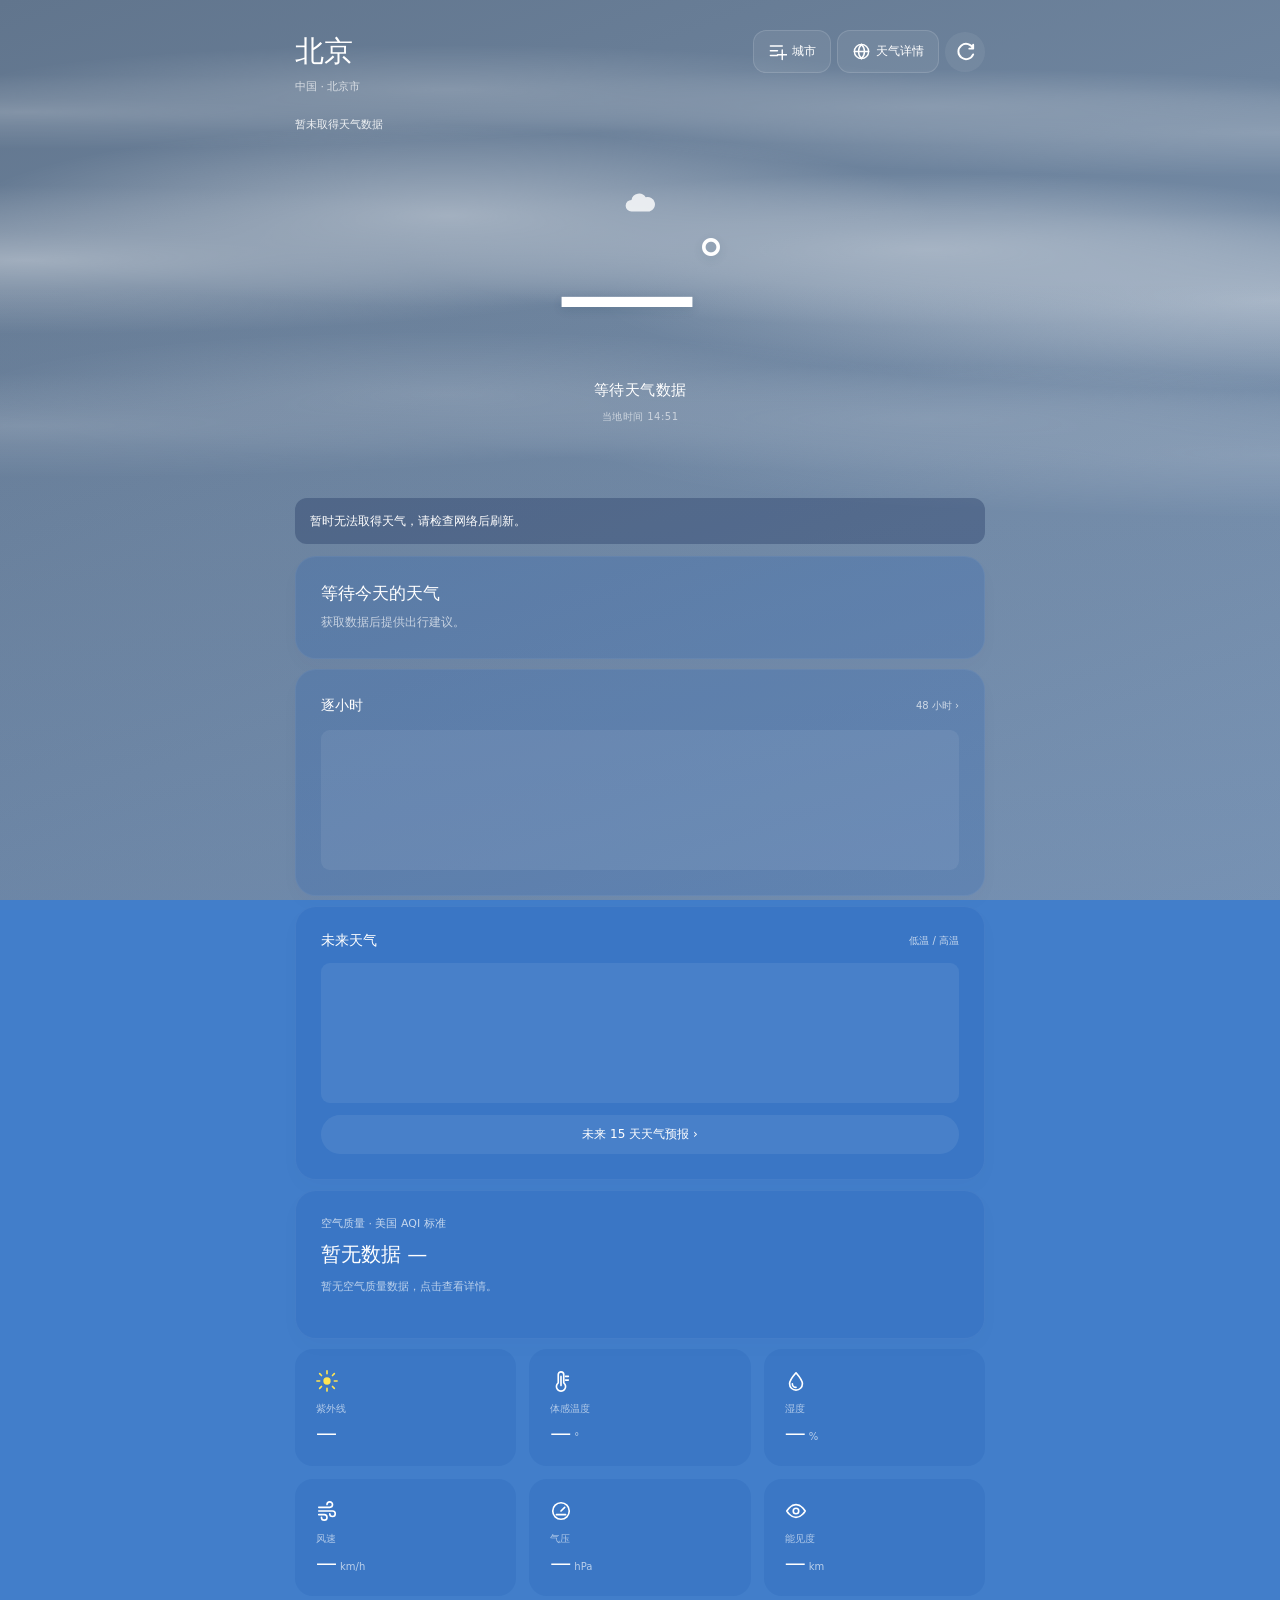
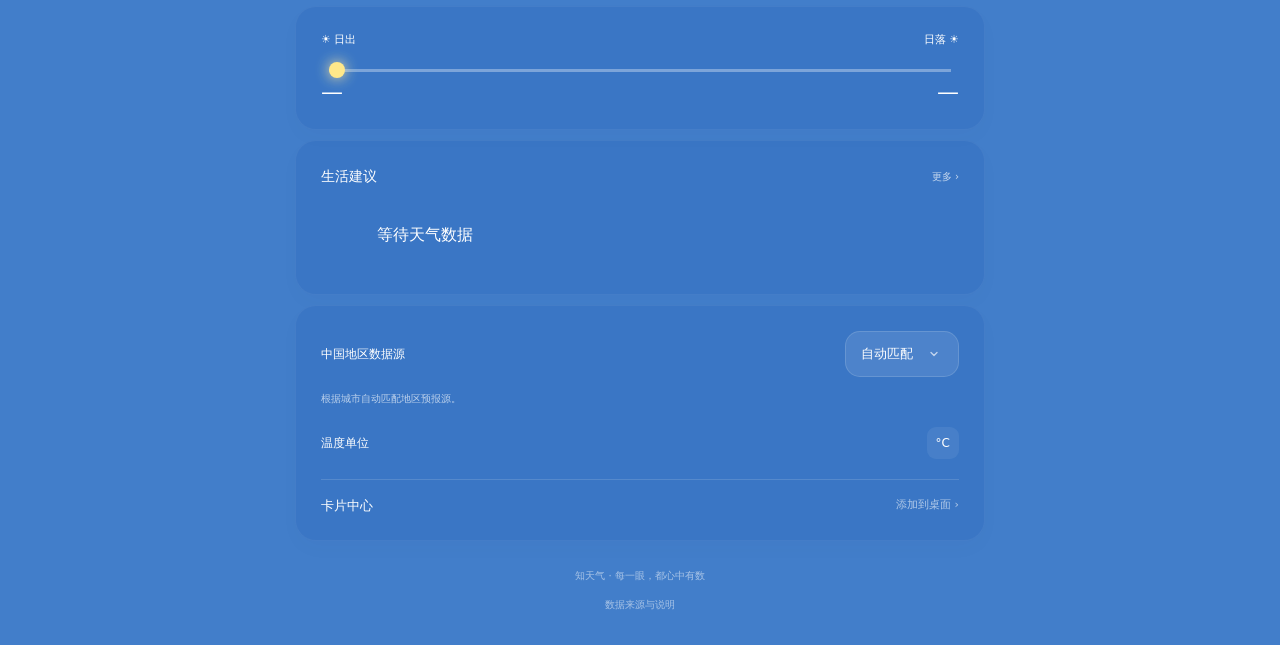
==== commit 752f2916: "Import verified archived release v1.3.1 Full native source: True. Imported on 2026-10-25; not origin" ====
--- a/web-src/index.html
+++ b/web-src/index.html
@@ -1,11 +1,11 @@
-<!doctype html><html lang="zh-CN" data-theme="light"><head><meta charset="utf-8"><meta name="viewport" content="width=device-width, initial-scale=1, viewport-fit=cover"><meta name="theme-color" content="#346dbb"><title>知天气</title><link rel="stylesheet" href="vendor/leaflet.css"><link rel="stylesheet" href="style.css"><script src="native.js" defer></script><script src="vendor/leaflet.js" defer></script><script type="module" src="app.js"></script></head>
-<body data-scene="sunny"><div class="sky" aria-hidden="true"><div class="sun-glow"></div><div class="moon-glow"></div><div class="stars"></div><div class="cloud cloud-a"></div><div class="cloud cloud-b"></div><div class="cloud cloud-c"></div><div class="precip"></div><div class="fog-lines"></div></div>
-<main id="home"><header class="home-head"><div class="place"><strong id="cityName">知天气</strong></div><div class="head-actions"><button id="citiesButton" class="head-pill" aria-label="城市管理"><svg viewBox="0 0 24 24"><path d="M3 5h15M3 11h9M3 17h9M18 10v12m-6-6h12"/></svg><span>城市</span></button><button id="detailsButton" class="head-pill" aria-label="天气详情"><svg viewBox="0 0 24 24"><circle cx="12" cy="12" r="9"/><path d="M3 12h18M12 3c-5 5-5 13 0 18M12 3c5 5 5 13 0 18"/></svg><span>天气详情</span></button><button id="refresh" class="refresh-button" aria-label="刷新天气" aria-busy="false"><svg class="refresh-arrow" viewBox="0 0 24 24" aria-hidden="true"><path d="M20 9a8 8 0 1 0 0 6M16 9h4V5"/></svg><svg class="refresh-spinner" viewBox="0 0 24 24" aria-hidden="true"><circle class="spinner-track" cx="12" cy="12" r="8"/><circle class="spinner-arc" cx="12" cy="12" r="8"/></svg></button></div><small id="cityRegion" class="city-region">你的城市，你的天气</small></header>
-<div class="status-row"><span id="liveState" role="status">正在获取天气…</span></div><section class="hero" aria-label="当前天气"><div id="heroIcon" class="hero-icon"></div><div class="temperature"><span id="temperature">—</span><sup>°</sup></div><p id="conditionLine">等待天气数据</p><p class="hero-time" id="localTime"></p></section>
-<p id="notice" class="notice" role="status" hidden></p><section class="glass advice" id="adviceCard"></section><section class="glass" aria-label="逐小时天气"><div class="card-title"><h2>逐小时</h2><button data-open-tab="hourly">48 小时 ›</button></div><div id="hourlyStrip" class="hourly-strip"></div></section>
-<section class="glass" aria-label="十五天天气预报"><div class="card-title"><h2>未来天气</h2><span>低温 / 高温</span></div><div id="dailyList"></div><button class="wide-button" data-open-tab="daily">未来 15 天天气预报 ›</button></section>
-<button class="glass air-card" data-open-tab="air" id="airSummary"><span>空气质量</span><strong>—</strong><small>点击查看空气质量</small></button><section id="metrics" class="metrics" aria-label="气象信息"></section><button class="glass sun-card" data-open-tab="sun" id="sunSummary"></button><section class="glass"><div class="card-title"><h2>生活建议</h2><button data-open-tab="life">更多 ›</button></div><div id="lifeSummary" class="life-grid"></div></section>
-<section class="glass settings"><div class="setting-row"><label for="chinaSource">中国地区数据源</label><select id="chinaSource"><option value="auto">自动匹配</option><option value="cma">中国气象局 CMA</option><option value="ecmwf">ECMWF IFS</option></select></div><p id="sourceText"></p><div class="setting-row"><label for="themeSelect">明暗外观</label><select id="themeSelect"><option value="light">浅色</option><option value="dark">深色</option><option value="auto">随系统</option></select><button id="unitButton" aria-label="切换温度单位">°C</button></div><a class="card-entry" href="https://appassets.androidplatform.net/native/cards">卡片中心 <span>添加到桌面 ›</span></a></section><footer>知天气 · 每一眼，都心中有数<br><button id="sourceInfo">数据来源与说明</button></footer></main>
-<dialog id="cityPage" class="page-dialog"><header class="page-header"><button class="back-button" data-close="cityPage" aria-label="返回天气首页">←</button><h1>城市管理</h1><button id="editCities" class="text-button">管理</button></header><div class="city-page-content"><label class="search-box"><span>⌕</span><input id="cityInput" type="search" placeholder="搜索城市、区县或英文名" aria-label="搜索城市"><button id="clearSearch" aria-label="清除城市搜索">×</button></label><button id="locate" class="location-button">⌖ 使用当前位置</button><p class="muted">定位后优先显示所在区县。区域名称由 OpenStreetMap / Nominatim 或系统地址服务解析。</p><div id="searchCaption" class="muted"></div><div id="cityResults"></div><div id="managedCities"></div><p class="muted city-tip">可保存 20 座城市。点击城市卡片切换；管理模式可调整顺序或移除。</p></div></dialog>
-<dialog id="detailsPage" class="page-dialog"><header class="page-header"><button class="back-button" data-close="detailsPage" aria-label="返回天气首页">←</button><div><h1>天气详情</h1><small id="detailCity"></small></div><button id="detailRefresh" class="refresh-button" aria-label="刷新详情" aria-busy="false"><svg class="refresh-arrow" viewBox="0 0 24 24" aria-hidden="true"><path d="M20 9a8 8 0 1 0 0 6M16 9h4V5"/></svg><svg class="refresh-spinner" viewBox="0 0 24 24" aria-hidden="true"><circle class="spinner-track" cx="12" cy="12" r="8"/><circle class="spinner-arc" cx="12" cy="12" r="8"/></svg></button></header><nav id="detailTabs" class="detail-tabs" aria-label="天气详情分类" role="tablist"></nav><div id="detailContent" class="detail-content" role="tabpanel"></div></dialog>
-<dialog id="infoDialog" class="info-dialog"><button class="back-button" data-close="infoDialog" aria-label="关闭数据说明">×</button><h2>天气，从哪里来</h2><p>根据城市地区匹配气象机构模型，通过 Open-Meteo 获取。实况页展示模型估算的当前天气，非气象站实测。</p><p>15 天预报优先采用所选来源；日期或指标缺失时由 Open-Meteo 综合模型补充，逐日标注来源。远期预报不确定性更大。</p><p>空气质量来自 CAMS 模型，通过 Open-Meteo 获取，采用美国 AQI 标准。生活建议根据天气计算。</p><p>台风资料来自中央气象台；中国大陆预警来自中国天气网，香港预警来自香港天文台。预警页面显示发布地区，附近信息不代表本地一定受影响。</p><p>地图底图包含 Natural Earth 海岸线、湖泊和主要城市，可离线显示；在线街道 © OpenStreetMap contributors；降水雷达由 RainViewer 提供。遮罩区域没有雷达覆盖，透明区域也可能无有效回波，不能据此判断没有降雨。</p><p>定位仅在点击“使用当前位置”时开启；坐标用于解析区县和查询天气。区县名称来自 OpenStreetMap / Nominatim，系统地址服务作为备用；解析不可用时明确提示，不根据最近城市猜测区县。</p><div class="source-links"><a href="https://www.openstreetmap.org/copyright">OpenStreetMap 地区名称数据 ↗</a><a href="https://open-meteo.com/en/docs">Open-Meteo 数据说明 ↗</a><a href="https://typhoon.nmc.cn/web.html">中央气象台台风网 ↗</a><a href="https://www.weather.com.cn/alarm/">中国天气网预警 ↗</a><a href="https://www.naturalearthdata.com/about/terms-of-use/">Natural Earth 地理数据 ↗</a><a href="https://www.rainviewer.com/api/weather-maps-api.html">RainViewer 雷达说明 ↗</a></div></dialog><div id="toast" class="toast" role="status" hidden></div></body></html>
+<!doctype html><html lang="zh-CN" data-theme="light"><head><meta charset="utf-8"><meta name="viewport" content="width=device-width, initial-scale=1, viewport-fit=cover"><meta name="theme-color" content="#346dbb"><title>知天气</title><link rel="stylesheet" href="vendor/leaflet.css"><link rel="stylesheet" href="style.css"><script src="native.js" defer></script><script src="vendor/leaflet.js" defer></script><script type="module" src="app.js"></script></head>
+<body data-scene="sunny"><div class="sky" aria-hidden="true"><div class="sun-glow"></div><div class="moon-glow"></div><div class="stars"></div><div class="cloud cloud-a"></div><div class="cloud cloud-b"></div><div class="cloud cloud-c"></div><div class="precip"></div><div class="fog-lines"></div></div>
+<main id="home"><header class="home-head"><div class="place"><strong id="cityName">知天气</strong></div><div class="head-actions"><button id="citiesButton" class="head-pill" aria-label="城市管理"><svg viewBox="0 0 24 24"><path d="M3 5h15M3 11h9M3 17h9M18 10v12m-6-6h12"/></svg><span>城市</span></button><button id="detailsButton" class="head-pill" aria-label="天气详情"><svg viewBox="0 0 24 24"><circle cx="12" cy="12" r="9"/><path d="M3 12h18M12 3c-5 5-5 13 0 18M12 3c5 5 5 13 0 18"/></svg><span>天气详情</span></button><button id="refresh" class="refresh-button" aria-label="刷新天气" aria-busy="false"><svg class="refresh-arrow" viewBox="0 0 24 24" aria-hidden="true"><path d="M20 9a8 8 0 1 0 0 6M16 9h4V5"/></svg><svg class="refresh-spinner" viewBox="0 0 24 24" aria-hidden="true"><circle class="spinner-track" cx="12" cy="12" r="8"/><circle class="spinner-arc" cx="12" cy="12" r="8"/></svg></button></div><small id="cityRegion" class="city-region">你的城市，你的天气</small></header>
+<div class="status-row"><span id="liveState" role="status">正在获取天气…</span></div><section class="hero" aria-label="当前天气"><div id="heroIcon" class="hero-icon"></div><div class="temperature"><span id="temperature">—</span><sup>°</sup></div><p id="conditionLine">等待天气数据</p><p class="hero-time" id="localTime"></p></section>
+<p id="notice" class="notice" role="status" hidden></p><section class="glass advice" id="adviceCard"></section><section class="glass" aria-label="逐小时天气"><div class="card-title"><h2>逐小时</h2><button data-open-tab="hourly">48 小时 ›</button></div><div id="hourlyStrip" class="hourly-strip"></div></section>
+<section class="glass" aria-label="十五天天气预报"><div class="card-title"><h2>未来天气</h2><span>低温 / 高温</span></div><div id="dailyList"></div><button class="wide-button" data-open-tab="daily">未来 15 天天气预报 ›</button></section>
+<button class="glass air-card" data-open-tab="air" id="airSummary"><span>空气质量</span><strong>—</strong><small>点击查看空气质量</small></button><section id="metrics" class="metrics" aria-label="气象信息"></section><button class="glass sun-card" data-open-tab="sun" id="sunSummary"></button><section class="glass"><div class="card-title"><h2>生活建议</h2><button data-open-tab="life">更多 ›</button></div><div id="lifeSummary" class="life-grid"></div></section>
+<section class="glass settings"><div class="setting-row"><label for="chinaSource">中国地区数据源</label><select id="chinaSource"><option value="auto">自动匹配</option><option value="cma">中国气象局 CMA</option><option value="ecmwf">ECMWF IFS</option></select></div><p id="sourceText"></p><div class="setting-row"><span>温度单位</span><button id="unitButton" aria-label="切换温度单位">°C</button></div><a class="card-entry" href="https://appassets.androidplatform.net/native/cards">卡片中心 <span>添加到桌面 ›</span></a></section><footer>知天气 · 每一眼，都心中有数<br><button id="sourceInfo">数据来源与说明</button></footer></main>
+<dialog id="cityPage" class="page-dialog"><header class="page-header"><button class="back-button" data-close="cityPage" aria-label="返回天气首页">←</button><h1>城市管理</h1><button id="editCities" class="text-button">管理</button></header><div class="city-page-content"><label class="search-box"><span>⌕</span><input id="cityInput" type="search" placeholder="搜索城市、区县或英文名" aria-label="搜索城市"><button id="clearSearch" aria-label="清除城市搜索">×</button></label><button id="locate" class="location-button">⌖ 使用当前位置</button><p class="muted">定位后优先显示所在区县。区域名称由 OpenStreetMap / Nominatim 或系统地址服务解析。</p><div id="searchCaption" class="muted"></div><div id="cityResults"></div><div id="managedCities"></div><p class="muted city-tip">可保存 20 座城市。点击城市卡片切换；管理模式可调整顺序或移除。</p></div></dialog>
+<dialog id="detailsPage" class="page-dialog"><header class="page-header"><button class="back-button" data-close="detailsPage" aria-label="返回天气首页">←</button><div><h1>天气详情</h1><small id="detailCity"></small></div><button id="detailRefresh" class="refresh-button" aria-label="刷新详情" aria-busy="false"><svg class="refresh-arrow" viewBox="0 0 24 24" aria-hidden="true"><path d="M20 9a8 8 0 1 0 0 6M16 9h4V5"/></svg><svg class="refresh-spinner" viewBox="0 0 24 24" aria-hidden="true"><circle class="spinner-track" cx="12" cy="12" r="8"/><circle class="spinner-arc" cx="12" cy="12" r="8"/></svg></button></header><nav id="detailTabs" class="detail-tabs" aria-label="天气详情分类" role="tablist"></nav><div id="detailContent" class="detail-content" role="tabpanel"></div></dialog>
+<dialog id="infoDialog" class="info-dialog"><button class="back-button" data-close="infoDialog" aria-label="关闭数据说明">×</button><h2>天气，从哪里来</h2><p>根据城市地区匹配气象机构模型，通过 Open-Meteo 获取。实况页展示模型估算的当前天气，非气象站实测。</p><p>15 天预报优先采用所选来源；日期或指标缺失时由 Open-Meteo 综合模型补充，逐日标注来源。远期预报不确定性更大。</p><p>空气质量来自 CAMS 模型，通过 Open-Meteo 获取，采用美国 AQI 标准。生活建议根据天气计算。</p><p>台风资料来自中央气象台；中国大陆预警来自中国天气网，香港预警来自香港天文台。预警页面显示发布地区，附近信息不代表本地一定受影响。</p><p>地图底图包含 Natural Earth 海岸线、湖泊和主要城市，可离线显示；在线街道 © OpenStreetMap contributors；降水雷达由 RainViewer 提供。遮罩区域没有雷达覆盖，透明区域也可能无有效回波，不能据此判断没有降雨。</p><p>定位仅在点击“使用当前位置”时开启；坐标用于解析区县和查询天气。区县名称来自 OpenStreetMap / Nominatim，系统地址服务作为备用；解析不可用时明确提示，不根据最近城市猜测区县。</p><div class="source-links"><a href="https://www.openstreetmap.org/copyright">OpenStreetMap 地区名称数据 ↗</a><a href="https://open-meteo.com/en/docs">Open-Meteo 数据说明 ↗</a><a href="https://typhoon.nmc.cn/web.html">中央气象台台风网 ↗</a><a href="https://www.weather.com.cn/alarm/">中国天气网预警 ↗</a><a href="https://www.naturalearthdata.com/about/terms-of-use/">Natural Earth 地理数据 ↗</a><a href="https://www.rainviewer.com/api/weather-maps-api.html">RainViewer 雷达说明 ↗</a></div></dialog><div id="toast" class="toast" role="status" hidden></div></body></html>
--- a/web-src/style.css
+++ b/web-src/style.css
@@ -1,48 +1,83 @@
-*{box-sizing:border-box}html{font-family:system-ui,-apple-system,"Segoe UI","Microsoft YaHei",sans-serif;color-scheme:light;--page:#f3f5f8;--surface:#fff;--ink:#1e2a3b;--muted:#7e8a9d;--line:#e9edf3;--accent:#3678e8}html[data-theme=dark]{color-scheme:dark;--page:#131e2c;--surface:#1e2b3e;--ink:#eef4ff;--muted:#98aac1;--line:#314258;--accent:#7fb4ff}body{margin:0;background:#427eca;color:#fff;min-width:300px}button,input,select{font:inherit}button,a,input,select{-webkit-tap-highlight-color:transparent}button{cursor:pointer;border:0}button:disabled{opacity:.5;cursor:default}button:focus-visible,a:focus-visible,input:focus-visible,select:focus-visible{outline:3px solid #ffc969;outline-offset:3px}[hidden]{display:none!important}.head-pill svg,.weather-symbol{width:24px;height:24px;fill:none;stroke:currentColor;stroke-width:1.8;stroke-linecap:round;stroke-linejoin:round}.sky{position:fixed;inset:0;z-index:-1;overflow:hidden;background:linear-gradient(165deg,#2859ae 0%,#518de0 42%,#95d3f1 100%);transition:background 1s}.sky:after{content:"";position:absolute;inset:0;background:linear-gradient(0deg,rgba(34,78,146,.12),transparent 70%);pointer-events:none}.sun-glow{position:absolute;width:220px;height:220px;border-radius:50%;top:-30px;left:3%;background:radial-gradient(circle,#fff9d6 4%,#ffe9a4 12%,rgba(255,226,155,.4) 28%,transparent 67%);filter:none}.moon-glow{display:none;position:absolute;top:100px;right:9%;width:52px;height:52px;border-radius:50%;background:#ffedb2;box-shadow:0 0 60px 25px #bbc6ff35}.moon-glow:after{content:"";position:absolute;width:48px;height:48px;border-radius:50%;top:-8px;left:14px;background:#1b3063}.sky .cloud{position:absolute;left:-35%;width:150%;height:340px;top:10%;opacity:.38;background:radial-gradient(ellipse at 18% 50%,#fff 0%,#fff8 12%,transparent 31%),radial-gradient(ellipse at 40% 37%,#fff 0%,#fff8 14%,transparent 30%),radial-gradient(ellipse at 65% 47%,#fff 0%,#fff9 15%,transparent 30%),radial-gradient(ellipse at 83% 62%,#fff 0%,#fff8 15%,transparent 30%);animation:drift 65s ease-in-out infinite alternate}.cloud-b{top:29%;left:-50%;height:200px;opacity:.15;transform:scale(.7);animation-delay:-30s}.cloud-c{top:1%;left:9%;height:150px;opacity:.22;transform:scale(.9);animation-delay:-12s}.stars,.precip,.fog-lines{position:absolute;inset:0;pointer-events:none}.stars{display:none;background:radial-gradient(circle at 10% 14%,#fffd 0 1px,transparent 2px),radial-gradient(circle at 32% 8%,#fffd 0 1px,transparent 2px),radial-gradient(circle at 75% 6%,#fffa 0 1px,transparent 2px),radial-gradient(circle at 87% 27%,#fff 0 1px,transparent 2px),radial-gradient(circle at 60% 19%,#fff9 0 1px,transparent 2px),radial-gradient(circle at 45% 33%,#fff8 0 1px,transparent 2px);background-size:420px 600px}.precip{display:none;opacity:.28;background:repeating-linear-gradient(110deg,transparent 0 38px,#d1e4ff 39px 40px,transparent 41px 70px);mask-image:linear-gradient(transparent 1%,#0008 26%,transparent 80%);animation:rain-drift 1.4s linear infinite}.fog-lines{display:none;background:repeating-linear-gradient(0deg,transparent,#fff4 100px,transparent 160px);filter:none}
-body[data-scene=cloudy] .sky{background:linear-gradient(170deg,#414d9b,#7e85c3 46%,#dcafc8 100%)}body[data-scene=cloudy] .sky .cloud{opacity:.7;background:radial-gradient(ellipse at 18% 50%,#f7d5de 0%,#d7b8d8 14%,transparent 31%),radial-gradient(ellipse at 40% 37%,#edc8e4 0%,#d4afd2 14%,transparent 30%),radial-gradient(ellipse at 65% 47%,#fcd7e5 0%,#ddaaca 15%,transparent 30%),radial-gradient(ellipse at 83% 62%,#d5c5e7 0%,#cfaacf 15%,transparent 30%)}body[data-scene=cloudy] .sun-glow{opacity:.35}body[data-scene=overcast] .sky{background:linear-gradient(160deg,#586c89,#8b9eb5 55%,#bcc8d6)}body[data-scene=overcast] .sky .cloud{opacity:.6}body[data-scene=overcast] .sun-glow,body[data-scene=fog] .sun-glow,body[data-scene=rain] .sun-glow,body[data-scene=storm] .sun-glow,body[data-scene=snow] .sun-glow,body[data-scene=unknown] .sun-glow{display:none}body[data-scene=fog] .sky{background:linear-gradient(160deg,#8f9dab,#b3bdc5 50%,#d2d9dd)}body[data-scene=fog] .sky .cloud{opacity:.24}body[data-scene=fog] .fog-lines{display:block}body[data-scene=rain] .sky{background:linear-gradient(160deg,#273e5d,#506d91 48%,#96aec5)}body[data-scene=rain] .precip,body[data-scene=storm] .precip{display:block}body[data-scene=rain] .sky .cloud,body[data-scene=storm] .sky .cloud{opacity:.32;background:radial-gradient(ellipse at 22% 50%,#12263a 0%,#31425c88 18%,transparent 35%),radial-gradient(ellipse at 62% 42%,#1c304b 0%,#354361bb 18%,transparent 35%)}body[data-scene=storm] .sky{background:linear-gradient(160deg,#202c48,#414762 55%,#776f94)}body[data-scene=snow] .sky{background:linear-gradient(150deg,#708ba9,#a7bdcf 60%,#d8e4ec)}body[data-scene=snow] .precip{display:block;background:radial-gradient(circle,#fff 0 2px,transparent 3px);background-size:47px 79px;opacity:.75;animation:rain-drift 7s linear infinite}body[data-scene=night] .sky,body[data-scene=nightcloud] .sky{background:linear-gradient(160deg,#08142f,#193569 47%,#59789d)}body[data-scene=night] .sun-glow,body[data-scene=nightcloud] .sun-glow{display:none}body[data-scene=night] .moon-glow,body[data-scene=nightcloud] .moon-glow,body[data-scene=night] .stars,body[data-scene=nightcloud] .stars{display:block}body[data-scene=night] .sky .cloud{opacity:.1}body[data-scene=nightcloud] .sky .cloud{opacity:.24}body[data-scene=unknown] .sky{background:linear-gradient(160deg,#61758d,#829bb8)}html[data-theme=dark] .sky:after{background:linear-gradient(#07152566,#05122477)}@keyframes drift{to{translate:40px -12px}}@keyframes rainfall{to{background-position:0 150px}}
-#home{max-width:760px;margin:auto;padding:20px 18px 36px}.home-head{display:flex;justify-content:space-between;gap:12px;align-items:center}.place{min-width:0;flex:1}.place strong{font-size:24px;font-weight:550;display:block;overflow:hidden;text-overflow:ellipsis;white-space:nowrap}.place small{display:block;margin-top:5px;font-size:11px;opacity:.65;overflow:hidden;text-overflow:ellipsis;white-space:nowrap}.head-actions{display:flex;gap:7px;flex-shrink:0}.head-pill{color:#fff;background:#fff1;border:1px solid #fff2;border-radius:13px;padding:9px 10px;display:flex;align-items:center;gap:5px;font-size:11px;white-space:nowrap}.head-pill svg{width:19px;height:19px}.status-row{display:flex;align-items:center;gap:7px;margin-top:17px;min-height:23px;color:#ffffffe0;font-size:11px}.status-row button{margin-left:auto;border-radius:50%;width:30px;height:30px;color:#fff;background:#fff1;font-size:23px;line-height:1}.hero{min-height:285px;display:flex;flex-direction:column;align-items:center;justify-content:center;position:relative;padding:25px 0 35px}.hero-icon{opacity:.8;height:32px;margin-bottom:0}.hero-icon svg{width:31px;height:31px}.temperature{display:flex;align-items:flex-start;line-height:1;font-weight:250;text-shadow:0 3px 10px #193d5222;letter-spacing:-7px}.temperature span{font-size:124px}.temperature sup{font-size:58px;line-height:1.45;margin-left:4px;letter-spacing:0}.hero p{font-size:15px;margin:17px 0 0;letter-spacing:.5px}.hero .hero-time{font-size:10px;opacity:.6;margin-top:10px}.glass{background:#2560b43b;border:1px solid #ffffff0c;border-radius:21px;padding:19px;margin:10px 0;box-shadow:0 8px 22px #0c315905;color:#fff}body[data-scene=fog] .glass{background:#5d6e852e}body[data-scene=cloudy] .glass{background:#4c409635}body[data-scene=night] .glass,body[data-scene=nightcloud] .glass{background:#13265070}.card-title{display:flex;align-items:center;justify-content:space-between;gap:8px;margin:0 0 13px}.card-title h2{font-size:14px;font-weight:550;margin:0}.card-title span,.card-title button{font-size:10px;opacity:.7}.card-title button{background:none;color:inherit;padding:4px 0}.advice{display:flex;align-items:flex-start;gap:14px}.advice svg{width:27px;height:27px;flex-shrink:0;margin-top:3px}.advice strong{font-size:17px;display:block;margin-bottom:8px;font-weight:550}.advice p{font-size:12px;opacity:.65;line-height:1.65;margin:0}.hourly-strip{display:flex;overflow:auto;gap:20px;scrollbar-width:none}.hour-item{flex:0 0 40px;text-align:center;display:flex;align-items:center;flex-direction:column;gap:12px;font-size:11px}.hour-item svg{width:26px;height:26px}.hour-item strong{font-size:17px;font-weight:500}.weather-symbol.sun,.weather-symbol.partly{color:#ffe452}.weather-symbol.moon,.weather-symbol.mooncloud{color:#ffeaa6}.day-row{display:grid;grid-template-columns:62px 42px 26px 1fr 62px;align-items:center;gap:8px;min-height:51px;font-size:13px}.day-row>span:first-child{font-size:11px;opacity:.65}.day-row strong{font-weight:500}.day-row .range{text-align:right;white-space:nowrap}.day-row .track{height:3px;position:relative;border-radius:3px;background:#ffffff15}.day-row .track i{position:absolute;height:3px;border-radius:3px;background:linear-gradient(90deg,#bce7ff,#ffe2a2)}.day-row svg{width:24px;height:24px}.wide-button{display:block;width:100%;padding:11px;margin-top:12px;border-radius:50px;background:#ffffff13;color:inherit;font-size:12px}.air-card{width:100%;text-align:left;display:flex;flex-direction:column;gap:10px}.air-card>span{font-size:11px;opacity:.7}.air-card>strong{font-size:20px;font-weight:500}.air-card small{font-size:11px;opacity:.65;line-height:1.6}.air-bar{height:4px;border-radius:5px;background:linear-gradient(90deg,#66e388,#eede67,#f9a155,#f45b72,#9b55b6);margin-top:4px}.metrics{display:grid;grid-template-columns:repeat(3,1fr);gap:9px}.metric{background:#2560b436;border-radius:18px;padding:17px 12px;min-width:0;color:inherit;text-align:left}.metric svg{width:22px;height:22px;margin-bottom:6px}.metric small{display:block;font-size:10px;opacity:.6;margin-bottom:5px}.metric strong{font-size:21px;font-weight:500}.metric strong em{font-size:10px;font-style:normal;margin-left:3px;opacity:.65}.sun-card{display:block;width:100%;text-align:left}.sun-labels,.sun-times{display:flex;justify-content:space-between;font-size:11px}.sun-times{font-size:22px;margin-top:7px}.sun-line{height:3px;background:#fff5;margin:22px 8px 5px;position:relative}.sun-line i{position:absolute;top:-7px;width:16px;height:16px;background:#ffe88a;border-radius:50%;box-shadow:0 0 14px #ffeaa2}.life-grid{display:grid;grid-template-columns:repeat(3,1fr);gap:20px 7px;margin:21px 0 7px;text-align:center}.life-grid svg{display:block;margin:0 auto 10px}.life-grid span{font-size:11px;opacity:.8}.setting-row{display:flex;gap:12px;align-items:center;justify-content:space-between;font-size:12px;flex-wrap:wrap}.setting-row select{border:0;background:#fff1;color:#fff;border-radius:9px;padding:9px;max-width:65%;font-size:11px}.setting-row option{color:var(--ink);background:var(--surface)}.setting-row button{border-radius:9px;background:#fff1;color:#fff;padding:9px}.settings p{font-size:10px;line-height:1.8;opacity:.65;margin:13px 0 19px}.card-entry{color:#fff;text-decoration:none;display:flex;justify-content:space-between;font-size:13px;border-top:1px solid #fff2;margin-top:20px;padding-top:17px}.card-entry span{opacity:.6;font-size:11px}footer{text-align:center;font-size:10px;color:#fff8;line-height:1.9;margin-top:25px}footer button{color:inherit;background:transparent;font-size:10px;margin-top:9px}.notice{font-size:12px;line-height:1.7;padding:13px 15px;border-radius:12px;background:#182d5c55}.page-dialog{position:fixed;inset:0;border:0;margin:0;padding:0;width:100%;max-width:none;height:100%;max-height:none;background:var(--page);color:var(--ink);overflow:auto}.page-dialog::backdrop{background:#142c5880}.page-header{position:sticky;top:0;z-index:1002;display:flex;align-items:center;gap:12px;padding:18px 19px;background:var(--page);min-height:82px;border-bottom:1px solid var(--line)}.page-header h1{font-size:22px;font-weight:600;margin:0}.page-header small{font-size:10px;color:var(--muted);display:block;margin-top:4px}.back-button{background:transparent;color:inherit;font-size:28px;min-width:30px;padding:3px 0;text-align:left}.text-button{color:var(--accent);background:transparent;padding:8px;font-size:13px;margin-left:auto;white-space:nowrap}.city-page-content{max-width:720px;margin:auto;padding:20px}.search-box{display:flex;align-items:center;gap:8px;border-radius:30px;background:var(--line);padding:12px 17px}.search-box>span{font-size:27px;line-height:1;color:var(--muted)}.search-box input{width:100%;min-width:0;border:0;background:transparent;color:var(--ink);outline:none;font-size:14px}.search-box button{background:transparent;color:var(--muted);font-size:23px}.location-button{display:block;margin:12px 0 18px;border-radius:12px;background:var(--surface);color:var(--accent);padding:12px;width:100%;font-size:13px}.muted{color:var(--muted);font-size:11px;line-height:1.7}.city-tip{margin:25px 10px}.city-tile{border:0;position:relative;display:flex;align-items:center;justify-content:space-between;width:100%;background:linear-gradient(140deg,#2d63b8,#84bee4);color:#fff;border-radius:23px;text-align:left;padding:25px 24px;min-height:124px;margin:14px 0}.city-tile[data-scene=fog],.city-tile[data-scene=overcast]{background:linear-gradient(140deg,#909ba9,#c0c8d0)}.city-tile[data-scene=cloudy]{background:linear-gradient(140deg,#5d61a5,#c29bbb)}.city-tile[data-scene=rain],.city-tile[data-scene=storm]{background:linear-gradient(140deg,#334b70,#7e96b7)}.city-tile[data-scene=night],.city-tile[data-scene=nightcloud]{background:linear-gradient(140deg,#101d3e,#405c8e)}.city-tile[data-scene=snow]{background:linear-gradient(140deg,#728fae,#c0d6e4)}.city-tile h2{margin:0 0 10px;font-size:24px;font-weight:550;line-height:1.3}.city-tile p{margin:0;font-size:11px;opacity:.7}.city-tile .tile-weather{text-align:right;margin-left:12px;min-width:68px}.city-tile .tile-weather strong{font-size:30px;font-weight:500;display:block}.city-tile .tile-weather span{font-size:12px;display:block;margin-top:10px;opacity:.8}.city-tile.selected{box-shadow:0 0 0 2px var(--accent)}.city-tile .current-tag{display:inline-block;font-size:9px;border:1px solid #fff5;border-radius:5px;padding:2px 4px;margin-left:7px;vertical-align:middle}.city-tools{display:flex;justify-content:flex-end;gap:8px;margin-top:-4px}.city-tools button{background:var(--surface);color:var(--accent);border-radius:9px;padding:8px 13px;font-size:11px}.city-tools .delete-city{color:#d9626c}.search-result{display:flex;align-items:center;gap:13px;width:100%;padding:17px 8px;text-align:left;border-bottom:1px solid var(--line);background:transparent;color:var(--ink)}.search-result strong{font-size:15px;font-weight:550}.search-result small{display:block;color:var(--muted);font-size:10px;margin-top:5px}.search-result>span:last-child{margin-left:auto;color:var(--accent);font-size:18px}.detail-tabs{display:flex;overflow:auto;position:sticky;top:82px;z-index:1001;background:var(--page);border-bottom:1px solid var(--line);padding:0 14px;scrollbar-width:none;gap:21px}.detail-tabs button{border-radius:0;background:transparent;color:var(--muted);font-size:15px;padding:18px 0 14px;white-space:nowrap;border-bottom:3px solid transparent}.detail-tabs button[aria-selected=true]{color:var(--ink);border-bottom-color:var(--accent);font-weight:600}.detail-content{max-width:800px;margin:auto;padding:22px 18px 45px;min-height:70vh}.detail-panel{background:var(--surface);border-radius:20px;padding:21px;margin-bottom:14px;overflow:hidden}.detail-panel h2{font-size:18px;font-weight:600;margin:0 0 17px}.detail-panel h3{font-size:13px;margin:21px 0 10px;font-weight:550}.detail-panel p{font-size:12px;line-height:1.8}.detail-muted{font-size:11px;color:var(--muted);line-height:1.8;margin:13px 0}.big-live{display:flex;align-items:center;justify-content:center;gap:24px;padding:28px 0}.big-live svg{width:63px;height:63px;color:#e6b33c}.big-live strong{font-weight:300;font-size:74px}.stat-grid{display:grid;grid-template-columns:repeat(3,1fr);gap:20px 10px}.stat-grid small{display:block;color:var(--muted);font-size:10px;margin-bottom:7px}.stat-grid strong{font-size:19px;font-weight:550}.stat-grid em{font-size:10px;font-style:normal;color:var(--muted)}.detail-day{display:grid;grid-template-columns:65px 28px 1fr auto;gap:10px;align-items:center;padding:16px 0;border-bottom:1px solid var(--line);font-size:13px}.detail-day:last-child{border-bottom:0}.detail-day small{display:block;color:var(--muted);font-size:9px;margin-top:5px}.detail-day strong{font-size:16px;font-weight:500}.detail-day .probability{color:var(--muted);font-size:10px;margin-top:4px}.hour-table{width:100%;border-collapse:collapse;font-size:12px}.hour-table th{color:var(--muted);font-weight:400;font-size:10px;text-align:left;padding:12px 4px}.hour-table td{padding:13px 4px;border-top:1px solid var(--line);white-space:nowrap}.hour-table td svg{width:20px;height:20px;vertical-align:middle;margin-right:5px}.chart-svg{display:block;width:100%;height:auto;overflow:visible}.chart-svg text{font:10px system-ui;fill:var(--muted)}.air-index{font-size:57px;font-weight:300;margin:0 0 12px}.air-index span{font-size:16px;margin-left:10px}.air-scale{height:6px;border-radius:9px;background:linear-gradient(90deg,#58bb82,#e7ce51,#e58d48,#d75f64,#9a5cae);margin:20px 0}.life-detail{display:flex;align-items:flex-start;gap:13px;border-top:1px solid var(--line);padding:19px 0}.life-detail svg{width:27px;height:27px;color:var(--accent);flex-shrink:0}.life-detail strong{font-size:15px;font-weight:500}.life-detail p{color:var(--muted);margin:6px 0 0}.sun-arc{width:100%;height:140px}.select-row{display:flex;align-items:center;gap:8px;flex-wrap:wrap;margin:12px 0}.select-row label{font-size:11px;color:var(--muted)}.select-row select{border:1px solid var(--line);color:var(--ink);background:var(--surface);border-radius:11px;padding:11px;max-width:47%;flex:1;min-width:0;font-size:12px}.map-box{height:355px;border-radius:18px;overflow:hidden;background:#d9e2ea;position:relative;margin:14px 0}.map-caption{font-size:10px;line-height:1.7;color:var(--muted)}.map-status{padding:9px 13px;border-radius:10px;background:var(--line);font-size:11px;line-height:1.7;margin:12px 0}.radar-controls{display:flex;align-items:center;gap:10px;font-size:11px}.radar-controls input{width:100%;accent-color:var(--accent)}.small-button{padding:9px 12px;color:var(--accent);background:var(--line);border-radius:10px;font-size:11px;white-space:nowrap}.source-links{display:flex;flex-direction:column;gap:12px;margin-top:22px}.source-links a,.official-link{color:var(--accent);text-decoration:none;font-size:12px}.storm-tabs,.date-rail{display:flex;gap:9px;overflow:auto;scrollbar-width:none;padding:3px 0 13px}.storm-tabs button,.date-rail button{color:var(--muted);background:var(--surface);border-radius:13px;padding:12px 15px;white-space:nowrap;font-size:12px}.storm-tabs button.active,.date-rail button.active{background:#377de51b;color:var(--accent)}.date-rail small{display:block;font-size:9px;margin-top:4px}.storm-top{display:flex;align-items:center;justify-content:space-between;gap:10px}.storm-top h2{margin:0;font-size:22px}.storm-top span{font-size:13px;color:var(--accent)}.storm-legends{font-size:10px;color:var(--muted);display:flex;gap:12px;margin:15px 0;flex-wrap:wrap}.storm-legends i{display:inline-block;width:9px;height:9px;border-radius:50%;margin-right:4px}.alert-card{padding:18px;background:var(--surface);border-radius:17px;margin:12px 0;border-left:4px solid #e4ba42}.alert-card.red{border-left-color:#de5962}.alert-card.orange{border-left-color:#e7a14a}.alert-card.blue{border-left-color:#599ade}.alert-card h3{font-size:15px;line-height:1.6;margin:0 0 9px}.alert-card p{font-size:11px;color:var(--muted);line-height:1.7}.alert-card a{color:var(--accent);font-size:11px;text-decoration:none}.empty-state{text-align:center;padding:45px 14px;color:var(--muted);font-size:12px;line-height:1.9}.empty-state strong{display:block;font-size:18px;font-weight:550;color:var(--ink);margin-bottom:10px}.compare-hero{display:grid;grid-template-columns:1fr 1fr;gap:9px;position:relative;margin-bottom:20px}.compare-card{border-radius:20px;padding:24px 13px;color:#fff;background:linear-gradient(150deg,#216bc9,#84bcdc);text-align:center;min-width:0}.compare-card:nth-child(2){background:linear-gradient(150deg,#5260b9,#bda1c8)}.compare-card h3{font-size:14px;white-space:nowrap;overflow:hidden;text-overflow:ellipsis;margin:0 0 20px}.compare-card svg{width:40px;height:40px;margin-bottom:15px;color:#ffeb8e}.compare-card strong{font-size:26px;display:block;font-weight:500}.compare-card p{font-size:11px;opacity:.85;margin:10px 0 0}.compare-hero .vs{position:absolute;top:50%;left:50%;translate:-50% -50%;width:28px;height:28px;border-radius:50%;background:var(--surface);color:var(--muted);font-weight:600;font-size:11px;display:grid;place-items:center}.compare-metrics{display:grid;grid-template-columns:1fr 1fr;gap:17px;font-size:12px}.compare-metrics small{display:block;color:var(--muted);font-size:10px;margin-bottom:5px}.trend-legend{display:flex;justify-content:center;gap:22px;font-size:10px;margin:15px 0;color:var(--muted)}.trend-legend i{display:inline-block;width:12px;height:3px;margin-right:5px;background:#ed9846;vertical-align:middle}.trend-legend span:nth-child(2) i{background:#4c9ddd}.info-dialog{border:0;border-radius:24px;padding:25px;max-width:calc(100% - 36px);width:440px;background:var(--surface);color:var(--ink)}.info-dialog::backdrop{background:#16254490;backdrop-filter:none}.info-dialog>button{float:right}.info-dialog h2{font-size:23px;margin:10px 0 25px}.info-dialog p{font-size:12px;color:var(--muted);line-height:1.9}.toast{position:fixed;z-index:5000;bottom:35px;left:50%;translate:-50%;max-width:88%;width:max-content;border-radius:13px;background:#15283bea;color:#fff;padding:14px 19px;font-size:12px;box-shadow:0 8px 24px #0002;line-height:1.6}.leaflet-container{font-family:inherit;color:#25374c}.leaflet-popup-content{font-size:12px}.leaflet-control-attribution{font-size:8px!important}.leaflet-control-attribution a{color:#4072a1!important}.map-pin{color:#fff;background:#397de5;border:2px solid #fff;border-radius:50%;width:14px;height:14px;box-shadow:0 1px 5px #1c436280}.map-error-overlay{position:absolute;z-index:900;bottom:12px;left:12px;right:12px;padding:10px;background:#ffffffe8;color:#536782;border-radius:9px;font-size:10px}.loading-text{padding:50px 15px;text-align:center;color:var(--muted);font-size:13px}.skeleton{display:block;background:#ffffff12;border-radius:9px;min-height:140px;animation:pulse 2s infinite}@keyframes pulse{50%{opacity:.5}}@media(min-width:650px){#home{padding:30px 35px}.hero{min-height:350px}.temperature span{font-size:145px}.head-pill{font-size:12px;padding:11px 14px}.place strong{font-size:29px}.glass{padding:25px}.day-row{min-height:58px;grid-template-columns:80px 70px 36px 1fr 90px;font-size:15px}.day-row>span:first-child{font-size:13px}.hourly-strip{justify-content:space-between}.metrics{gap:13px}.metric{padding:21px}.page-header{padding-left:max(22px,calc((100% - 780px)/2));padding-right:max(22px,calc((100% - 780px)/2))}.detail-tabs{padding-left:max(18px,calc((100% - 780px)/2))}.map-box{height:410px}}@media(max-width:360px){#home{padding:18px 12px}.place strong{font-size:21px}.head-pill{padding:8px;font-size:10px}.head-pill svg{width:16px}.day-row{gap:5px;grid-template-columns:57px 33px 22px 1fr 59px}.glass{padding:16px}.page-header h1{font-size:20px}.metric{padding:14px 10px}.metric strong{font-size:18px}}@media(prefers-reduced-motion:reduce){*,*:before,*:after{animation:none!important;transition:none!important;scroll-behavior:auto!important}}
+*{box-sizing:border-box}html{font-family:system-ui,-apple-system,"Segoe UI","Microsoft YaHei",sans-serif;color-scheme:light;--page:#f3f5f8;--surface:#fff;--ink:#1e2a3b;--muted:#7e8a9d;--line:#e9edf3;--accent:#3678e8}body{margin:0;background:#427eca;color:#fff;min-width:300px}button,input,select{font:inherit}button,a,input,select{-webkit-tap-highlight-color:transparent}button{cursor:pointer;border:0}button:disabled{opacity:.5;cursor:default}button:focus-visible,a:focus-visible,input:focus-visible,select:focus-visible{outline:3px solid #ffc969;outline-offset:3px}[hidden]{display:none!important}.head-pill svg,.weather-symbol{width:24px;height:24px;fill:none;stroke:currentColor;stroke-width:1.8;stroke-linecap:round;stroke-linejoin:round}.sky{position:fixed;inset:0;z-index:-1;overflow:hidden;background:linear-gradient(165deg,#2859ae 0%,#518de0 42%,#95d3f1 100%);transition:background 1s}.sky:after{content:"";position:absolute;inset:0;background:linear-gradient(0deg,rgba(34,78,146,.12),transparent 70%);pointer-events:none}.sun-glow{position:absolute;width:220px;height:220px;border-radius:50%;top:-30px;left:3%;background:radial-gradient(circle,#fff9d6 4%,#ffe9a4 12%,rgba(255,226,155,.4) 28%,transparent 67%);filter:none}.moon-glow{display:none;position:absolute;top:100px;right:9%;width:52px;height:52px;border-radius:50%;background:#ffedb2;box-shadow:0 0 60px 25px #bbc6ff35}.moon-glow:after{content:"";position:absolute;width:48px;height:48px;border-radius:50%;top:-8px;left:14px;background:#1b3063}.sky .cloud{position:absolute;left:-35%;width:150%;height:340px;top:10%;opacity:.38;background:radial-gradient(ellipse at 18% 50%,#fff 0%,#fff8 12%,transparent 31%),radial-gradient(ellipse at 40% 37%,#fff 0%,#fff8 14%,transparent 30%),radial-gradient(ellipse at 65% 47%,#fff 0%,#fff9 15%,transparent 30%),radial-gradient(ellipse at 83% 62%,#fff 0%,#fff8 15%,transparent 30%);animation:drift 65s ease-in-out infinite alternate}.cloud-b{top:29%;left:-50%;height:200px;opacity:.15;transform:scale(.7);animation-delay:-30s}.cloud-c{top:1%;left:9%;height:150px;opacity:.22;transform:scale(.9);animation-delay:-12s}.stars,.precip,.fog-lines{position:absolute;inset:0;pointer-events:none}.stars{display:none;background:radial-gradient(circle at 10% 14%,#fffd 0 1px,transparent 2px),radial-gradient(circle at 32% 8%,#fffd 0 1px,transparent 2px),radial-gradient(circle at 75% 6%,#fffa 0 1px,transparent 2px),radial-gradient(circle at 87% 27%,#fff 0 1px,transparent 2px),radial-gradient(circle at 60% 19%,#fff9 0 1px,transparent 2px),radial-gradient(circle at 45% 33%,#fff8 0 1px,transparent 2px);background-size:420px 600px}.precip{display:none;opacity:.28;background:repeating-linear-gradient(110deg,transparent 0 38px,#d1e4ff 39px 40px,transparent 41px 70px);mask-image:linear-gradient(transparent 1%,#0008 26%,transparent 80%);animation:rain-drift 1.4s linear infinite}.fog-lines{display:none;background:repeating-linear-gradient(0deg,transparent,#fff4 100px,transparent 160px);filter:none}
+body[data-scene=cloudy] .sky{background:linear-gradient(170deg,#414d9b,#7e85c3 46%,#dcafc8 100%)}body[data-scene=cloudy] .sky .cloud{opacity:.7;background:radial-gradient(ellipse at 18% 50%,#f7d5de 0%,#d7b8d8 14%,transparent 31%),radial-gradient(ellipse at 40% 37%,#edc8e4 0%,#d4afd2 14%,transparent 30%),radial-gradient(ellipse at 65% 47%,#fcd7e5 0%,#ddaaca 15%,transparent 30%),radial-gradient(ellipse at 83% 62%,#d5c5e7 0%,#cfaacf 15%,transparent 30%)}body[data-scene=cloudy] .sun-glow{opacity:.35}body[data-scene=overcast] .sky{background:linear-gradient(160deg,#586c89,#8b9eb5 55%,#bcc8d6)}body[data-scene=overcast] .sky .cloud{opacity:.6}body[data-scene=overcast] .sun-glow,body[data-scene=fog] .sun-glow,body[data-scene=rain] .sun-glow,body[data-scene=storm] .sun-glow,body[data-scene=snow] .sun-glow,body[data-scene=unknown] .sun-glow{display:none}body[data-scene=fog] .sky{background:linear-gradient(160deg,#8f9dab,#b3bdc5 50%,#d2d9dd)}body[data-scene=fog] .sky .cloud{opacity:.24}body[data-scene=fog] .fog-lines{display:block}body[data-scene=rain] .sky{background:linear-gradient(160deg,#273e5d,#506d91 48%,#96aec5)}body[data-scene=rain] .precip,body[data-scene=storm] .precip{display:block}body[data-scene=rain] .sky .cloud,body[data-scene=storm] .sky .cloud{opacity:.32;background:radial-gradient(ellipse at 22% 50%,#12263a 0%,#31425c88 18%,transparent 35%),radial-gradient(ellipse at 62% 42%,#1c304b 0%,#354361bb 18%,transparent 35%)}body[data-scene=storm] .sky{background:linear-gradient(160deg,#202c48,#414762 55%,#776f94)}body[data-scene=snow] .sky{background:linear-gradient(150deg,#708ba9,#a7bdcf 60%,#d8e4ec)}body[data-scene=snow] .precip{display:block;background:radial-gradient(circle,#fff 0 2px,transparent 3px);background-size:47px 79px;opacity:.75;animation:rain-drift 7s linear infinite}body[data-scene=night] .sky,body[data-scene=nightcloud] .sky{background:linear-gradient(160deg,#08142f,#193569 47%,#59789d)}body[data-scene=night] .sun-glow,body[data-scene=nightcloud] .sun-glow{display:none}body[data-scene=night] .moon-glow,body[data-scene=nightcloud] .moon-glow,body[data-scene=night] .stars,body[data-scene=nightcloud] .stars{display:block}body[data-scene=night] .sky .cloud{opacity:.1}body[data-scene=nightcloud] .sky .cloud{opacity:.24}body[data-scene=unknown] .sky{background:linear-gradient(160deg,#61758d,#829bb8)}@keyframes drift{to{translate:40px -12px}}@keyframes rainfall{to{background-position:0 150px}}
+#home{max-width:760px;margin:auto;padding:20px 18px 36px}.home-head{display:flex;justify-content:space-between;gap:12px;align-items:center}.place{min-width:0;flex:1}.place strong{font-size:24px;font-weight:550;display:block;overflow:hidden;text-overflow:ellipsis;white-space:nowrap}.place small{display:block;margin-top:5px;font-size:11px;opacity:.65;overflow:hidden;text-overflow:ellipsis;white-space:nowrap}.head-actions{display:flex;gap:7px;flex-shrink:0}.head-pill{color:#fff;background:#fff1;border:1px solid #fff2;border-radius:13px;padding:9px 10px;display:flex;align-items:center;gap:5px;font-size:11px;white-space:nowrap}.head-pill svg{width:19px;height:19px}.status-row{display:flex;align-items:center;gap:7px;margin-top:17px;min-height:23px;color:#ffffffe0;font-size:11px}.status-row button{margin-left:auto;border-radius:50%;width:30px;height:30px;color:#fff;background:#fff1;font-size:23px;line-height:1}.hero{min-height:285px;display:flex;flex-direction:column;align-items:center;justify-content:center;position:relative;padding:25px 0 35px}.hero-icon{opacity:.8;height:32px;margin-bottom:0}.hero-icon svg{width:31px;height:31px}.temperature{display:flex;align-items:flex-start;line-height:1;font-weight:250;text-shadow:0 3px 10px #193d5222;letter-spacing:-7px}.temperature span{font-size:124px}.temperature sup{font-size:58px;line-height:1.45;margin-left:4px;letter-spacing:0}.hero p{font-size:15px;margin:17px 0 0;letter-spacing:.5px}.hero .hero-time{font-size:10px;opacity:.6;margin-top:10px}.glass{background:#2560b43b;border:1px solid #ffffff0c;border-radius:21px;padding:19px;margin:10px 0;box-shadow:0 8px 22px #0c315905;color:#fff}body[data-scene=fog] .glass{background:#5d6e852e}body[data-scene=cloudy] .glass{background:#4c409635}body[data-scene=night] .glass,body[data-scene=nightcloud] .glass{background:#13265070}.card-title{display:flex;align-items:center;justify-content:space-between;gap:8px;margin:0 0 13px}.card-title h2{font-size:14px;font-weight:550;margin:0}.card-title span,.card-title button{font-size:10px;opacity:.7}.card-title button{background:none;color:inherit;padding:4px 0}.advice{display:flex;align-items:flex-start;gap:14px}.advice svg{width:27px;height:27px;flex-shrink:0;margin-top:3px}.advice strong{font-size:17px;display:block;margin-bottom:8px;font-weight:550}.advice p{font-size:12px;opacity:.65;line-height:1.65;margin:0}.hourly-strip{display:flex;overflow:auto;gap:20px;scrollbar-width:none}.hour-item{flex:0 0 40px;text-align:center;display:flex;align-items:center;flex-direction:column;gap:12px;font-size:11px}.hour-item svg{width:26px;height:26px}.hour-item strong{font-size:17px;font-weight:500}.weather-symbol.sun,.weather-symbol.partly{color:#ffe452}.weather-symbol.moon,.weather-symbol.mooncloud{color:#ffeaa6}.day-row{display:grid;grid-template-columns:62px 42px 26px 1fr 62px;align-items:center;gap:8px;min-height:51px;font-size:13px}.day-row>span:first-child{font-size:11px;opacity:.65}.day-row strong{font-weight:500}.day-row .range{text-align:right;white-space:nowrap}.day-row .track{height:3px;position:relative;border-radius:3px;background:#ffffff15}.day-row .track i{position:absolute;height:3px;border-radius:3px;background:linear-gradient(90deg,#bce7ff,#ffe2a2)}.day-row svg{width:24px;height:24px}.wide-button{display:block;width:100%;padding:11px;margin-top:12px;border-radius:50px;background:#ffffff13;color:inherit;font-size:12px}.air-card{width:100%;text-align:left;display:flex;flex-direction:column;gap:10px}.air-card>span{font-size:11px;opacity:.7}.air-card>strong{font-size:20px;font-weight:500}.air-card small{font-size:11px;opacity:.65;line-height:1.6}.air-bar{height:4px;border-radius:5px;background:linear-gradient(90deg,#66e388,#eede67,#f9a155,#f45b72,#9b55b6);margin-top:4px}.metrics{display:grid;grid-template-columns:repeat(3,1fr);gap:9px}.metric{background:#2560b436;border-radius:18px;padding:17px 12px;min-width:0;color:inherit;text-align:left}.metric svg{width:22px;height:22px;margin-bottom:6px}.metric small{display:block;font-size:10px;opacity:.6;margin-bottom:5px}.metric strong{font-size:21px;font-weight:500}.metric strong em{font-size:10px;font-style:normal;margin-left:3px;opacity:.65}.sun-card{display:block;width:100%;text-align:left}.sun-labels,.sun-times{display:flex;justify-content:space-between;font-size:11px}.sun-times{font-size:22px;margin-top:7px}.sun-line{height:3px;background:#fff5;margin:22px 8px 5px;position:relative}.sun-line i{position:absolute;top:-7px;width:16px;height:16px;background:#ffe88a;border-radius:50%;box-shadow:0 0 14px #ffeaa2}.life-grid{display:grid;grid-template-columns:repeat(3,1fr);gap:20px 7px;margin:21px 0 7px;text-align:center}.life-grid svg{display:block;margin:0 auto 10px}.life-grid span{font-size:11px;opacity:.8}.setting-row{display:flex;gap:12px;align-items:center;justify-content:space-between;font-size:12px;flex-wrap:wrap}.setting-row select{border:0;background:#fff1;color:#fff;border-radius:9px;padding:9px;max-width:65%;font-size:11px}.setting-row option{color:var(--ink);background:var(--surface)}.setting-row button{border-radius:9px;background:#fff1;color:#fff;padding:9px}.settings p{font-size:10px;line-height:1.8;opacity:.65;margin:13px 0 19px}.card-entry{color:#fff;text-decoration:none;display:flex;justify-content:space-between;font-size:13px;border-top:1px solid #fff2;margin-top:20px;padding-top:17px}.card-entry span{opacity:.6;font-size:11px}footer{text-align:center;font-size:10px;color:#fff8;line-height:1.9;margin-top:25px}footer button{color:inherit;background:transparent;font-size:10px;margin-top:9px}.notice{font-size:12px;line-height:1.7;padding:13px 15px;border-radius:12px;background:#182d5c55}.page-dialog{position:fixed;inset:0;border:0;margin:0;padding:0;width:100%;max-width:none;height:100%;max-height:none;background:var(--page);color:var(--ink);overflow:auto}.page-dialog::backdrop{background:#142c5880}.page-header{position:sticky;top:0;z-index:1002;display:flex;align-items:center;gap:12px;padding:18px 19px;background:var(--page);min-height:82px;border-bottom:1px solid var(--line)}.page-header h1{font-size:22px;font-weight:600;margin:0}.page-header small{font-size:10px;color:var(--muted);display:block;margin-top:4px}.back-button{background:transparent;color:inherit;font-size:28px;min-width:30px;padding:3px 0;text-align:left}.text-button{color:var(--accent);background:transparent;padding:8px;font-size:13px;margin-left:auto;white-space:nowrap}.city-page-content{max-width:720px;margin:auto;padding:20px}.search-box{display:flex;align-items:center;gap:8px;border-radius:30px;background:var(--line);padding:12px 17px}.search-box>span{font-size:27px;line-height:1;color:var(--muted)}.search-box input{width:100%;min-width:0;border:0;background:transparent;color:var(--ink);outline:none;font-size:14px}.search-box button{background:transparent;color:var(--muted);font-size:23px}.location-button{display:block;margin:12px 0 18px;border-radius:12px;background:var(--surface);color:var(--accent);padding:12px;width:100%;font-size:13px}.muted{color:var(--muted);font-size:11px;line-height:1.7}.city-tip{margin:25px 10px}.city-tile{border:0;position:relative;display:flex;align-items:center;justify-content:space-between;width:100%;background:linear-gradient(140deg,#2d63b8,#84bee4);color:#fff;border-radius:23px;text-align:left;padding:25px 24px;min-height:124px;margin:14px 0}.city-tile[data-scene=fog],.city-tile[data-scene=overcast]{background:linear-gradient(140deg,#909ba9,#c0c8d0)}.city-tile[data-scene=cloudy]{background:linear-gradient(140deg,#5d61a5,#c29bbb)}.city-tile[data-scene=rain],.city-tile[data-scene=storm]{background:linear-gradient(140deg,#334b70,#7e96b7)}.city-tile[data-scene=night],.city-tile[data-scene=nightcloud]{background:linear-gradient(140deg,#101d3e,#405c8e)}.city-tile[data-scene=snow]{background:linear-gradient(140deg,#728fae,#c0d6e4)}.city-tile h2{margin:0 0 10px;font-size:24px;font-weight:550;line-height:1.3}.city-tile p{margin:0;font-size:11px;opacity:.7}.city-tile .tile-weather{text-align:right;margin-left:12px;min-width:68px}.city-tile .tile-weather strong{font-size:30px;font-weight:500;display:block}.city-tile .tile-weather span{font-size:12px;display:block;margin-top:10px;opacity:.8}.city-tile.selected{box-shadow:0 0 0 2px var(--accent)}.city-tile .current-tag{display:inline-block;font-size:9px;border:1px solid #fff5;border-radius:5px;padding:2px 4px;margin-left:7px;vertical-align:middle}.city-tools{display:flex;justify-content:flex-end;gap:8px;margin-top:-4px}.city-tools button{background:var(--surface);color:var(--accent);border-radius:9px;padding:8px 13px;font-size:11px}.city-tools .delete-city{color:#d9626c}.search-result{display:flex;align-items:center;gap:13px;width:100%;padding:17px 8px;text-align:left;border-bottom:1px solid var(--line);background:transparent;color:var(--ink)}.search-result strong{font-size:15px;font-weight:550}.search-result small{display:block;color:var(--muted);font-size:10px;margin-top:5px}.search-result>span:last-child{margin-left:auto;color:var(--accent);font-size:18px}.detail-tabs{display:flex;overflow:auto;position:sticky;top:82px;z-index:1001;background:var(--page);border-bottom:1px solid var(--line);padding:0 14px;scrollbar-width:none;gap:21px}.detail-tabs button{border-radius:0;background:transparent;color:var(--muted);font-size:15px;padding:18px 0 14px;white-space:nowrap;border-bottom:3px solid transparent}.detail-tabs button[aria-selected=true]{color:var(--ink);border-bottom-color:var(--accent);font-weight:600}.detail-content{max-width:800px;margin:auto;padding:22px 18px 45px;min-height:70vh}.detail-panel{background:var(--surface);border-radius:20px;padding:21px;margin-bottom:14px;overflow:hidden}.detail-panel h2{font-size:18px;font-weight:600;margin:0 0 17px}.detail-panel h3{font-size:13px;margin:21px 0 10px;font-weight:550}.detail-panel p{font-size:12px;line-height:1.8}.detail-muted{font-size:11px;color:var(--muted);line-height:1.8;margin:13px 0}.big-live{display:flex;align-items:center;justify-content:center;gap:24px;padding:28px 0}.big-live svg{width:63px;height:63px;color:#e6b33c}.big-live strong{font-weight:300;font-size:74px}.stat-grid{display:grid;grid-template-columns:repeat(3,1fr);gap:20px 10px}.stat-grid small{display:block;color:var(--muted);font-size:10px;margin-bottom:7px}.stat-grid strong{font-size:19px;font-weight:550}.stat-grid em{font-size:10px;font-style:normal;color:var(--muted)}.detail-day{display:grid;grid-template-columns:65px 28px 1fr auto;gap:10px;align-items:center;padding:16px 0;border-bottom:1px solid var(--line);font-size:13px}.detail-day:last-child{border-bottom:0}.detail-day small{display:block;color:var(--muted);font-size:9px;margin-top:5px}.detail-day strong{font-size:16px;font-weight:500}.detail-day .probability{color:var(--muted);font-size:10px;margin-top:4px}.hour-table{width:100%;border-collapse:collapse;font-size:12px}.hour-table th{color:var(--muted);font-weight:400;font-size:10px;text-align:left;padding:12px 4px}.hour-table td{padding:13px 4px;border-top:1px solid var(--line);white-space:nowrap}.hour-table td svg{width:20px;height:20px;vertical-align:middle;margin-right:5px}.chart-svg{display:block;width:100%;height:auto;overflow:visible}.chart-svg text{font:10px system-ui;fill:var(--muted)}.air-index{font-size:57px;font-weight:300;margin:0 0 12px}.air-index span{font-size:16px;margin-left:10px}.air-scale{height:6px;border-radius:9px;background:linear-gradient(90deg,#58bb82,#e7ce51,#e58d48,#d75f64,#9a5cae);margin:20px 0}.life-detail{display:flex;align-items:flex-start;gap:13px;border-top:1px solid var(--line);padding:19px 0}.life-detail svg{width:27px;height:27px;color:var(--accent);flex-shrink:0}.life-detail strong{font-size:15px;font-weight:500}.life-detail p{color:var(--muted);margin:6px 0 0}.sun-arc{width:100%;height:140px}.select-row{display:flex;align-items:center;gap:8px;flex-wrap:wrap;margin:12px 0}.select-row label{font-size:11px;color:var(--muted)}.select-row select{border:1px solid var(--line);color:var(--ink);background:var(--surface);border-radius:11px;padding:11px;max-width:47%;flex:1;min-width:0;font-size:12px}.map-box{height:355px;border-radius:18px;overflow:hidden;background:#d9e2ea;position:relative;margin:14px 0}.map-caption{font-size:10px;line-height:1.7;color:var(--muted)}.map-status{padding:9px 13px;border-radius:10px;background:var(--line);font-size:11px;line-height:1.7;margin:12px 0}.radar-controls{display:flex;align-items:center;gap:10px;font-size:11px}.radar-controls input{width:100%;accent-color:var(--accent)}.small-button{padding:9px 12px;color:var(--accent);background:var(--line);border-radius:10px;font-size:11px;white-space:nowrap}.source-links{display:flex;flex-direction:column;gap:12px;margin-top:22px}.source-links a,.official-link{color:var(--accent);text-decoration:none;font-size:12px}.storm-tabs,.date-rail{display:flex;gap:9px;overflow:auto;scrollbar-width:none;padding:3px 0 13px}.storm-tabs button,.date-rail button{color:var(--muted);background:var(--surface);border-radius:13px;padding:12px 15px;white-space:nowrap;font-size:12px}.storm-tabs button.active,.date-rail button.active{background:#377de51b;color:var(--accent)}.date-rail small{display:block;font-size:9px;margin-top:4px}.storm-top{display:flex;align-items:center;justify-content:space-between;gap:10px}.storm-top h2{margin:0;font-size:22px}.storm-top span{font-size:13px;color:var(--accent)}.storm-legends{font-size:10px;color:var(--muted);display:flex;gap:12px;margin:15px 0;flex-wrap:wrap}.storm-legends i{display:inline-block;width:9px;height:9px;border-radius:50%;margin-right:4px}.alert-card{padding:18px;background:var(--surface);border-radius:17px;margin:12px 0;border-left:4px solid #e4ba42}.alert-card.red{border-left-color:#de5962}.alert-card.orange{border-left-color:#e7a14a}.alert-card.blue{border-left-color:#599ade}.alert-card h3{font-size:15px;line-height:1.6;margin:0 0 9px}.alert-card p{font-size:11px;color:var(--muted);line-height:1.7}.alert-card a{color:var(--accent);font-size:11px;text-decoration:none}.empty-state{text-align:center;padding:45px 14px;color:var(--muted);font-size:12px;line-height:1.9}.empty-state strong{display:block;font-size:18px;font-weight:550;color:var(--ink);margin-bottom:10px}.compare-hero{display:grid;grid-template-columns:1fr 1fr;gap:9px;position:relative;margin-bottom:20px}.compare-card{border-radius:20px;padding:24px 13px;color:#fff;background:linear-gradient(150deg,#216bc9,#84bcdc);text-align:center;min-width:0}.compare-card:nth-child(2){background:linear-gradient(150deg,#5260b9,#bda1c8)}.compare-card h3{font-size:14px;white-space:nowrap;overflow:hidden;text-overflow:ellipsis;margin:0 0 20px}.compare-card svg{width:40px;height:40px;margin-bottom:15px;color:#ffeb8e}.compare-card strong{font-size:26px;display:block;font-weight:500}.compare-card p{font-size:11px;opacity:.85;margin:10px 0 0}.compare-hero .vs{position:absolute;top:50%;left:50%;translate:-50% -50%;width:28px;height:28px;border-radius:50%;background:var(--surface);color:var(--muted);font-weight:600;font-size:11px;display:grid;place-items:center}.compare-metrics{display:grid;grid-template-columns:1fr 1fr;gap:17px;font-size:12px}.compare-metrics small{display:block;color:var(--muted);font-size:10px;margin-bottom:5px}.trend-legend{display:flex;justify-content:center;gap:22px;font-size:10px;margin:15px 0;color:var(--muted)}.trend-legend i{display:inline-block;width:12px;height:3px;margin-right:5px;background:#ed9846;vertical-align:middle}.trend-legend span:nth-child(2) i{background:#4c9ddd}.info-dialog{border:0;border-radius:24px;padding:25px;max-width:calc(100% - 36px);width:440px;background:var(--surface);color:var(--ink)}.info-dialog::backdrop{background:#16254490;backdrop-filter:none}.info-dialog>button{float:right}.info-dialog h2{font-size:23px;margin:10px 0 25px}.info-dialog p{font-size:12px;color:var(--muted);line-height:1.9}.toast{position:fixed;z-index:5000;bottom:35px;left:50%;translate:-50%;max-width:88%;width:max-content;border-radius:13px;background:#15283bea;color:#fff;padding:14px 19px;font-size:12px;box-shadow:0 8px 24px #0002;line-height:1.6}.leaflet-container{font-family:inherit;color:#25374c}.leaflet-popup-content{font-size:12px}.leaflet-control-attribution{font-size:8px!important}.leaflet-control-attribution a{color:#4072a1!important}.map-pin{color:#fff;background:#397de5;border:2px solid #fff;border-radius:50%;width:14px;height:14px;box-shadow:0 1px 5px #1c436280}.map-error-overlay{position:absolute;z-index:900;bottom:12px;left:12px;right:12px;padding:10px;background:#ffffffe8;color:#536782;border-radius:9px;font-size:10px}.loading-text{padding:50px 15px;text-align:center;color:var(--muted);font-size:13px}.skeleton{display:block;background:#ffffff12;border-radius:9px;min-height:140px;animation:pulse 2s infinite}@keyframes pulse{50%{opacity:.5}}@media(min-width:650px){#home{padding:30px 35px}.hero{min-height:350px}.temperature span{font-size:145px}.head-pill{font-size:12px;padding:11px 14px}.place strong{font-size:29px}.glass{padding:25px}.day-row{min-height:58px;grid-template-columns:80px 70px 36px 1fr 90px;font-size:15px}.day-row>span:first-child{font-size:13px}.hourly-strip{justify-content:space-between}.metrics{gap:13px}.metric{padding:21px}.page-header{padding-left:max(22px,calc((100% - 780px)/2));padding-right:max(22px,calc((100% - 780px)/2))}.detail-tabs{padding-left:max(18px,calc((100% - 780px)/2))}.map-box{height:410px}}@media(max-width:360px){#home{padding:18px 12px}.place strong{font-size:21px}.head-pill{padding:8px;font-size:10px}.head-pill svg{width:16px}.day-row{gap:5px;grid-template-columns:57px 33px 22px 1fr 59px}.glass{padding:16px}.page-header h1{font-size:20px}.metric{padding:14px 10px}.metric strong{font-size:18px}}@media(prefers-reduced-motion:reduce){*,*:before,*:after{animation:none!important;transition:none!important;scroll-behavior:auto!important}}
 .geographic-map{background:#bddded}.geography-place{color:#4c6476;font-size:11px;font-weight:550;text-shadow:0 1px 2px #fff,1px 0 2px #fff,-1px 0 2px #fff;white-space:nowrap}.geography-place span:before{content:"· ";font-weight:700}.base-map-controls{margin:15px 0 8px}.base-map-controls label{display:flex;align-items:center;justify-content:space-between;gap:12px;font-size:12px;color:var(--muted)}.base-map-controls select{color:var(--ink);background:var(--page);border:1px solid var(--line);border-radius:10px;padding:9px;max-width:76%;font-size:11px}.base-map-status{font-size:11px!important;color:var(--muted);line-height:1.7!important;margin:9px 0!important;min-height:38px}
-/* Shared touch feedback, including dynamically created buttons. */
-button{position:relative;overflow:hidden;transition:background-color .18s ease,box-shadow .18s ease,opacity .18s ease}
-
-.tap-ripple{position:absolute;pointer-events:none;border-radius:50%;background:currentColor;opacity:0;transform:translate(-50%,-50%) scale(0);animation:tap-wave .5s ease-out;z-index:4}
-@keyframes tap-wave{0%{opacity:.16;transform:translate(-50%,-50%) scale(0)}100%{opacity:0;transform:translate(-50%,-50%) scale(1)}}
-.refresh-button{flex-shrink:0;display:inline-flex;align-items:center;justify-content:center;gap:7px;width:40px;height:40px;min-width:40px;min-height:40px;padding:0;border-radius:50%;background:#fff1;color:inherit;line-height:1;vertical-align:middle}
-.refresh-button svg{display:block;flex:0 0 23px;width:23px;height:23px;fill:none;stroke:currentColor;stroke-width:2;stroke-linecap:round;stroke-linejoin:round}
-.refresh-button .refresh-spinner{display:none}.refresh-button.is-refreshing .refresh-arrow{display:none}.refresh-button.is-refreshing .refresh-spinner{display:block;animation:refresh-turn .8s linear infinite}
-.spinner-track{opacity:.22}.spinner-arc{stroke-dasharray:35 51;stroke-dashoffset:5}
-.refresh-button:disabled{opacity:1}.page-header .refresh-button{margin-left:auto;color:var(--accent);background:var(--line)}
-.small-button.refresh-button{width:auto;padding:9px 12px;min-height:38px;height:auto;border-radius:10px;font-size:11px;color:var(--accent);background:var(--line)}
-.head-actions{align-items:center}.head-actions .refresh-button{width:38px;height:38px;min-width:38px;min-height:38px}
-.detail-tabs button,.storm-tabs button,.date-rail button,.head-pill{flex-shrink:0}
-.status-row{padding-right:0}.status-row #liveState{min-width:0;overflow-wrap:anywhere}
-.place small{white-space:normal;line-height:1.5}
-@keyframes refresh-turn{to{rotate:360deg}}@keyframes page-in{from{opacity:0;translate:0 12px}to{opacity:1;translate:0 0}}@keyframes content-in{from{opacity:.3;translate:0 6px}to{opacity:1;translate:0 0}}
-@media(max-width:360px){.head-actions{gap:5px}.head-pill{gap:4px;padding:8px 7px}.head-actions .refresh-button{width:34px;height:34px;min-width:34px;min-height:34px}.place strong{font-size:20px}}
-@media(prefers-reduced-motion:reduce){button:active,a:active{scale:1}.tap-ripple{display:none}.refresh-button.is-refreshing .refresh-spinner{animation:refresh-turn 1.8s linear infinite!important}}
-
-/* Full-width region row: long geocoded names never share a box with controls. */
-html{-webkit-text-size-adjust:100%;text-size-adjust:100%}
-.home-head{display:grid;grid-template-columns:minmax(0,1fr) auto;grid-template-areas:"place actions" "region region";column-gap:10px;row-gap:5px;align-items:center}
-.home-head .place{grid-area:place;min-width:0}
-.home-head .place strong{white-space:normal;overflow-wrap:anywhere;display:-webkit-box;-webkit-box-orient:vertical;-webkit-line-clamp:2;line-height:1.3}
-.head-actions{grid-area:actions;gap:6px;min-width:0}
-.city-region{grid-area:region;display:block;min-width:0;max-width:100%;font-size:11px;line-height:1.6;opacity:.7;overflow-wrap:anywhere}
-.head-pill{min-height:40px;gap:5px}
-.head-actions .refresh-button{height:40px;width:40px;min-height:40px;min-width:40px}
-.page-header>div{min-width:0}.page-header small{overflow-wrap:anywhere}
-.city-tile>div:first-child,.search-result>span:first-child{min-width:0}.city-tile h2{overflow-wrap:anywhere}
-button{transition:background-color .18s ease,opacity .18s ease;touch-action:manipulation}
-.tap-ripple{animation:tap-wave .48s cubic-bezier(.16,.7,.24,1);will-change:transform,opacity}
-.page-dialog{animation:none}.detail-content{animation:none}
-.page-leaving{pointer-events:none}
-.sky{contain:paint}.sky .cloud{will-change:transform;animation-name:cloud-drift}
-.precip{inset:-150px 0;will-change:transform}
-.sky-paused .sky .cloud,.sky-paused .sky .precip{animation-play-state:paused}
-@keyframes cloud-drift{from{transform:translate3d(0,0,0)}to{transform:translate3d(40px,-12px,0)}}
-@keyframes rain-drift{from{transform:translate3d(0,0,0)}to{transform:translate3d(0,150px,0)}}
-@media(max-width:390px){.head-actions{gap:5px}.head-pill{padding:9px 8px;font-size:11px}.head-pill svg{width:18px;height:18px}#citiesButton span{display:none}#citiesButton{width:38px;justify-content:center}.head-actions .refresh-button{width:38px;height:38px;min-width:38px;min-height:38px}.place strong{font-size:22px}}
-@media(prefers-reduced-motion:reduce){.sky .cloud,.precip{animation:none}}
-
-/* Static soft clouds avoid continuous full-screen repaint beneath scrolling cards. */
-.sky .cloud{animation:none;will-change:auto}
+/* Shared touch feedback, including dynamically created buttons. */
+button{position:relative;overflow:hidden;transition:background-color .18s ease,box-shadow .18s ease,opacity .18s ease}
+
+.tap-ripple{position:absolute;pointer-events:none;border-radius:50%;background:currentColor;opacity:0;transform:translate(-50%,-50%) scale(0);animation:tap-wave .5s ease-out;z-index:4}
+@keyframes tap-wave{0%{opacity:.16;transform:translate(-50%,-50%) scale(0)}100%{opacity:0;transform:translate(-50%,-50%) scale(1)}}
+.refresh-button{flex-shrink:0;display:inline-flex;align-items:center;justify-content:center;gap:7px;width:40px;height:40px;min-width:40px;min-height:40px;padding:0;border-radius:50%;background:#fff1;color:inherit;line-height:1;vertical-align:middle}
+.refresh-button svg{display:block;flex:0 0 23px;width:23px;height:23px;fill:none;stroke:currentColor;stroke-width:2;stroke-linecap:round;stroke-linejoin:round}
+.refresh-button .refresh-spinner{display:none}.refresh-button.is-refreshing .refresh-arrow{display:none}.refresh-button.is-refreshing .refresh-spinner{display:block;animation:refresh-turn .8s linear infinite}
+.spinner-track{opacity:.22}.spinner-arc{stroke-dasharray:35 51;stroke-dashoffset:5}
+.refresh-button:disabled{opacity:1}.page-header .refresh-button{margin-left:auto;color:var(--accent);background:var(--line)}
+.small-button.refresh-button{width:auto;padding:9px 12px;min-height:38px;height:auto;border-radius:10px;font-size:11px;color:var(--accent);background:var(--line)}
+.head-actions{align-items:center}.head-actions .refresh-button{width:38px;height:38px;min-width:38px;min-height:38px}
+.detail-tabs button,.storm-tabs button,.date-rail button,.head-pill{flex-shrink:0}
+.status-row{padding-right:0}.status-row #liveState{min-width:0;overflow-wrap:anywhere}
+.place small{white-space:normal;line-height:1.5}
+@keyframes refresh-turn{to{rotate:360deg}}@keyframes page-in{from{opacity:0;translate:0 12px}to{opacity:1;translate:0 0}}@keyframes content-in{from{opacity:.3;translate:0 6px}to{opacity:1;translate:0 0}}
+@media(max-width:360px){.head-actions{gap:5px}.head-pill{gap:4px;padding:8px 7px}.head-actions .refresh-button{width:34px;height:34px;min-width:34px;min-height:34px}.place strong{font-size:20px}}
+@media(prefers-reduced-motion:reduce){button:active,a:active{scale:1}.tap-ripple{display:none}.refresh-button.is-refreshing .refresh-spinner{animation:refresh-turn 1.8s linear infinite!important}}
+
+/* Full-width region row: long geocoded names never share a box with controls. */
+html{-webkit-text-size-adjust:100%;text-size-adjust:100%}
+.home-head{display:grid;grid-template-columns:minmax(0,1fr) auto;grid-template-areas:"place actions" "region region";column-gap:10px;row-gap:5px;align-items:center}
+.home-head .place{grid-area:place;min-width:0}
+.home-head .place strong{white-space:normal;overflow-wrap:anywhere;display:-webkit-box;-webkit-box-orient:vertical;-webkit-line-clamp:2;line-height:1.3}
+.head-actions{grid-area:actions;gap:6px;min-width:0}
+.city-region{grid-area:region;display:block;min-width:0;max-width:100%;font-size:11px;line-height:1.6;opacity:.7;overflow-wrap:anywhere}
+.head-pill{min-height:40px;gap:5px}
+.head-actions .refresh-button{height:40px;width:40px;min-height:40px;min-width:40px}
+.page-header>div{min-width:0}.page-header small{overflow-wrap:anywhere}
+.city-tile>div:first-child,.search-result>span:first-child{min-width:0}.city-tile h2{overflow-wrap:anywhere}
+button{transition:background-color .18s ease,opacity .18s ease;touch-action:manipulation}
+.tap-ripple{animation:tap-wave .48s cubic-bezier(.16,.7,.24,1);will-change:transform,opacity}
+.page-dialog{animation:none}.detail-content{animation:none}
+.page-leaving{pointer-events:none}
+.sky{contain:paint}.sky .cloud{will-change:transform;animation-name:cloud-drift}
+.precip{inset:-150px 0;will-change:transform}
+.sky-paused .sky .cloud,.sky-paused .sky .precip{animation-play-state:paused}
+@keyframes cloud-drift{from{transform:translate3d(0,0,0)}to{transform:translate3d(40px,-12px,0)}}
+@keyframes rain-drift{from{transform:translate3d(0,0,0)}to{transform:translate3d(0,150px,0)}}
+@media(max-width:390px){.head-actions{gap:5px}.head-pill{padding:9px 8px;font-size:11px}.head-pill svg{width:18px;height:18px}#citiesButton span{display:none}#citiesButton{width:38px;justify-content:center}.head-actions .refresh-button{width:38px;height:38px;min-width:38px;min-height:38px}.place strong{font-size:22px}}
+@media(prefers-reduced-motion:reduce){.sky .cloud,.precip{animation:none}}
+
+/* Static soft clouds avoid continuous full-screen repaint beneath scrolling cards. */
+.sky .cloud{animation:none;will-change:auto;left:-25%;width:150%;transform:none}
+.sky .cloud.cloud-b{top:34%;height:240px;opacity:.16;left:-25%;transform:none}
+.sky .cloud.cloud-c{top:3%;height:170px;opacity:.2;left:-25%;transform:none}
+
+/* Each cloud spans beyond both viewport edges; no scaled layer edge is visible. */
+.page-expanding,.page-leaving{transform-origin:0 0;overflow:hidden;will-change:transform,border-radius}
+.detail-tabs button[aria-selected=true]{border-bottom-color:transparent}
+.tab-indicator{position:absolute;bottom:0;left:0;height:3px;border-radius:3px;background:var(--accent);pointer-events:none;will-change:transform,width}
+.tab-outgoing{position:fixed;z-index:1000;overflow:hidden;pointer-events:none;contain:paint;background:var(--page)}
+.tab-outgoing .detail-content{max-width:none}
+.tabs-moving{overflow:hidden}
+.tabs-moving #detailContent{will-change:transform;contain:paint}
+
+/* Container motion reveals a full-size page; text is never stretched with the button. */
+button:active,a:active{scale:1}
+.page-dialog::backdrop{background:transparent}
+.page-expanding,.page-leaving{will-change:clip-path;contain:paint;isolation:isolate}
+.page-morph-cover{position:absolute;left:0;top:0;z-index:3000;pointer-events:none;overflow:hidden}
+.page-morph-source{position:absolute!important;pointer-events:none!important;box-sizing:border-box}
+.detail-tabs button{transition:color .2s ease,font-weight .2s ease}
+.tab-outgoing{contain:strict}
+.refresh-button{display:inline-grid;place-items:center}
+.refresh-button .refresh-arrow,.refresh-button .refresh-spinner{display:block;grid-area:1/1;transition:opacity .14s ease;animation:none}
+.refresh-button .refresh-arrow{opacity:1}
+.refresh-button .refresh-spinner{opacity:0;visibility:hidden}
+.refresh-button.is-refreshing .refresh-arrow{display:block;opacity:0}
+.refresh-button.is-refreshing .refresh-spinner{opacity:1;visibility:visible;animation:refresh-turn .8s linear infinite}
+/* One choice language across weather settings, comparison and both maps. */
+.choice-trigger{display:inline-flex;align-items:center;justify-content:space-between;gap:12px;min-height:46px;min-width:0;max-width:100%;padding:12px 15px;border-radius:15px;color:var(--ink);background:#edf2fa;border:1px solid #dfe8f5;text-align:left;font-size:13px;line-height:1.4}
+.choice-trigger>span{min-width:0;overflow-wrap:anywhere}.choice-trigger>svg{width:18px;height:18px;flex:none;fill:none;stroke:currentColor;stroke-width:1.8;stroke-linecap:round;stroke-linejoin:round;opacity:.65}
+.choice-trigger:disabled{opacity:.5}.settings .choice-trigger{color:#fff;background:#ffffff18;border-color:#ffffff24;max-width:64%;border-radius:15px;padding:12px 15px}.setting-row{gap:12px}.setting-row>label,.setting-row>span{font-size:12px;flex-shrink:0}
+.select-row .choice-trigger{flex:1;max-width:100%}.base-map-controls label{flex-wrap:wrap}.base-map-controls .choice-trigger{flex:1;min-width:190px;font-size:12px}
+.choice-sheet{position:fixed;inset:auto 0 0;margin:0 auto;width:min(100%,560px);max-width:100%;max-height:85dvh;border:0;border-radius:28px 28px 0 0;background:var(--surface);color:var(--ink);padding:10px 20px max(22px,env(safe-area-inset-bottom));overflow-y:auto;overscroll-behavior:contain;box-shadow:0 -8px 45px #132d4920}
+.choice-sheet::backdrop{background:#14254060}.sheet-handle{width:34px;height:4px;border-radius:6px;background:#d9e1ec;margin:0 auto 22px}.choice-heading{display:flex;justify-content:space-between;align-items:center;gap:16px;margin:0 2px 23px}.choice-heading small{font-size:11px;color:var(--muted)}.choice-heading h2{font-size:22px;font-weight:650;line-height:1.4;margin:6px 0 0}.choice-close{display:grid;place-items:center;flex:none;width:40px;height:40px;border-radius:50%;color:#64758b;background:#eff3f9;font-size:25px}
+.choice-options{display:flex;flex-direction:column;gap:9px}.choice-option{width:100%;min-height:64px;display:flex;align-items:center;justify-content:space-between;gap:16px;padding:16px;border-radius:18px;border:1px solid transparent;background:#f4f6fa;color:var(--ink);text-align:left}.choice-option>span:first-child{min-width:0}.choice-option strong{display:block;font-weight:550;font-size:15px;overflow-wrap:anywhere}.choice-option small{display:block;font-size:11px;color:#76869a;line-height:1.7;margin-top:5px}.choice-check{flex:none;display:grid;place-items:center;width:23px;height:23px;border-radius:50%;border:1.5px solid #d3ddeb;color:transparent;font-size:14px;font-weight:700}.choice-option[aria-checked=true]{background:#eaf2ff;border-color:#d0e1fc;color:#2865be}.choice-option[aria-checked=true] .choice-check{background:#3678e8;border-color:#3678e8;color:#fff}.choice-footnote{font-size:11px;text-align:center;color:var(--muted);margin:21px 0 0}
+@media(max-width:360px){.choice-sheet{padding-left:16px;padding-right:16px}.settings .choice-trigger{font-size:12px;padding:11px;max-width:60%}.select-row:has(#compareA){display:grid;grid-template-columns:auto minmax(0,1fr)}.choice-heading h2{font-size:20px}}
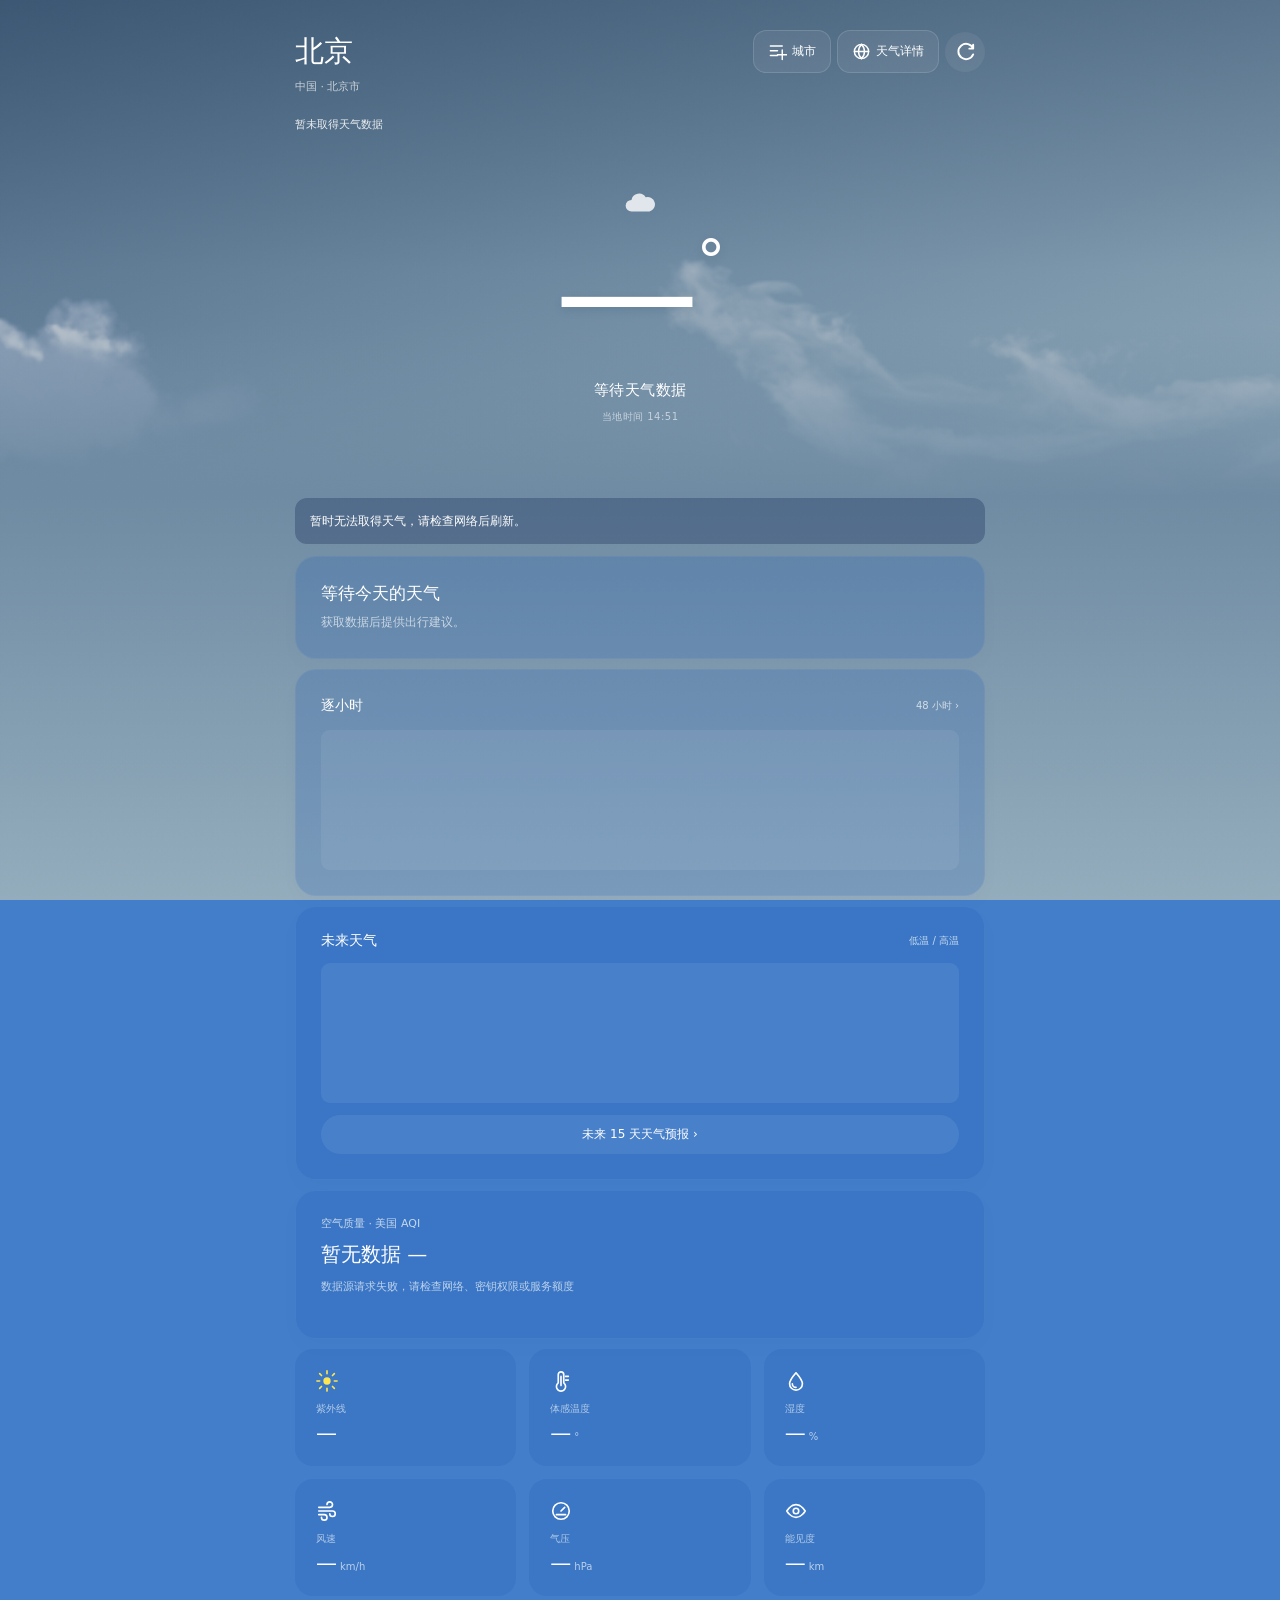
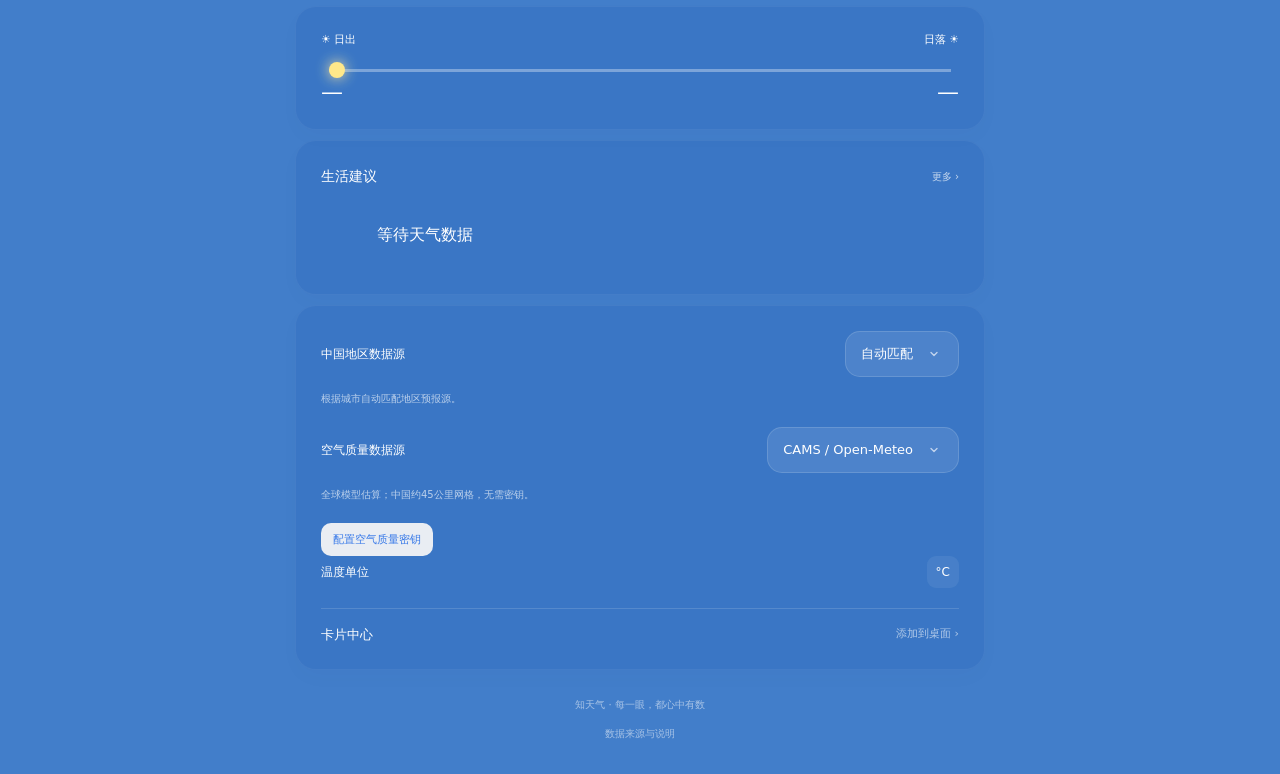
==== commit 99a266d8: "feat: add selectable air quality providers and local credentials" ====
--- a/web-src/index.html
+++ b/web-src/index.html
@@ -5,7 +5,7 @@
 <p id="notice" class="notice" role="status" hidden></p><section class="glass advice" id="adviceCard"></section><section class="glass" aria-label="逐小时天气"><div class="card-title"><h2>逐小时</h2><button data-open-tab="hourly">48 小时 ›</button></div><div id="hourlyStrip" class="hourly-strip"></div></section>
 <section class="glass" aria-label="十五天天气预报"><div class="card-title"><h2>未来天气</h2><span>低温 / 高温</span></div><div id="dailyList"></div><button class="wide-button" data-open-tab="daily">未来 15 天天气预报 ›</button></section>
 <button class="glass air-card" data-open-tab="air" id="airSummary"><span>空气质量</span><strong>—</strong><small>点击查看空气质量</small></button><section id="metrics" class="metrics" aria-label="气象信息"></section><button class="glass sun-card" data-open-tab="sun" id="sunSummary"></button><section class="glass"><div class="card-title"><h2>生活建议</h2><button data-open-tab="life">更多 ›</button></div><div id="lifeSummary" class="life-grid"></div></section>
-<section class="glass settings"><div class="setting-row"><label for="chinaSource">中国地区数据源</label><select id="chinaSource"><option value="auto">自动匹配</option><option value="cma">中国气象局 CMA</option><option value="ecmwf">ECMWF IFS</option></select></div><p id="sourceText"></p><div class="setting-row"><span>温度单位</span><button id="unitButton" aria-label="切换温度单位">°C</button></div><a class="card-entry" href="https://appassets.androidplatform.net/native/cards">卡片中心 <span>添加到桌面 ›</span></a></section><footer>知天气 · 每一眼，都心中有数<br><button id="sourceInfo">数据来源与说明</button></footer></main>
+<section class="glass settings"><div class="setting-row"><label for="chinaSource">中国地区数据源</label><select id="chinaSource"><option value="auto">自动匹配</option><option value="cma">中国气象局 CMA</option><option value="ecmwf">ECMWF IFS</option></select></div><p id="sourceText"></p><div class="setting-row"><label for="airSource">空气质量数据源</label><select id="airSource" aria-label="空气质量数据源"><option value="cams">CAMS / Open-Meteo</option><option value="waqi">WAQI / AQICN</option><option value="openweather">OpenWeather</option><option value="hk">香港环保署</option></select></div><p id="airSourceNote"></p><button class="small-button" id="airConfigure">配置空气质量密钥</button><div class="setting-row"><span>温度单位</span><button id="unitButton" aria-label="切换温度单位">°C</button></div><a class="card-entry" href="https://appassets.androidplatform.net/native/cards">卡片中心 <span>添加到桌面 ›</span></a></section><footer>知天气 · 每一眼，都心中有数<br><button id="sourceInfo">数据来源与说明</button></footer></main>
 <dialog id="cityPage" class="page-dialog"><header class="page-header"><button class="back-button" data-close="cityPage" aria-label="返回天气首页">←</button><h1>城市管理</h1><button id="editCities" class="text-button">管理</button></header><div class="city-page-content"><label class="search-box"><span>⌕</span><input id="cityInput" type="search" placeholder="搜索城市、区县或英文名" aria-label="搜索城市"><button id="clearSearch" aria-label="清除城市搜索">×</button></label><button id="locate" class="location-button">⌖ 使用当前位置</button><p class="muted">定位后优先显示所在区县。区域名称由 OpenStreetMap / Nominatim 或系统地址服务解析。</p><div id="searchCaption" class="muted"></div><div id="cityResults"></div><div id="managedCities"></div><p class="muted city-tip">可保存 20 座城市。点击城市卡片切换；管理模式可调整顺序或移除。</p></div></dialog>
 <dialog id="detailsPage" class="page-dialog"><header class="page-header"><button class="back-button" data-close="detailsPage" aria-label="返回天气首页">←</button><div><h1>天气详情</h1><small id="detailCity"></small></div><button id="detailRefresh" class="refresh-button" aria-label="刷新详情" aria-busy="false"><svg class="refresh-arrow" viewBox="0 0 24 24" aria-hidden="true"><path d="M20 9a8 8 0 1 0 0 6M16 9h4V5"/></svg><svg class="refresh-spinner" viewBox="0 0 24 24" aria-hidden="true"><circle class="spinner-track" cx="12" cy="12" r="8"/><circle class="spinner-arc" cx="12" cy="12" r="8"/></svg></button></header><nav id="detailTabs" class="detail-tabs" aria-label="天气详情分类" role="tablist"></nav><div id="detailContent" class="detail-content" role="tabpanel"></div></dialog>
-<dialog id="infoDialog" class="info-dialog"><button class="back-button" data-close="infoDialog" aria-label="关闭数据说明">×</button><h2>天气，从哪里来</h2><p>根据城市地区匹配气象机构模型，通过 Open-Meteo 获取。实况页展示模型估算的当前天气，非气象站实测。</p><p>15 天预报优先采用所选来源；日期或指标缺失时由 Open-Meteo 综合模型补充，逐日标注来源。远期预报不确定性更大。</p><p>空气质量来自 CAMS 模型，通过 Open-Meteo 获取，采用美国 AQI 标准。生活建议根据天气计算。</p><p>台风资料来自中央气象台；中国大陆预警来自中国天气网，香港预警来自香港天文台。预警页面显示发布地区，附近信息不代表本地一定受影响。</p><p>地图底图包含 Natural Earth 海岸线、湖泊和主要城市，可离线显示；在线街道 © OpenStreetMap contributors；降水雷达由 RainViewer 提供。遮罩区域没有雷达覆盖，透明区域也可能无有效回波，不能据此判断没有降雨。</p><p>定位仅在点击“使用当前位置”时开启；坐标用于解析区县和查询天气。区县名称来自 OpenStreetMap / Nominatim，系统地址服务作为备用；解析不可用时明确提示，不根据最近城市猜测区县。</p><div class="source-links"><a href="https://www.openstreetmap.org/copyright">OpenStreetMap 地区名称数据 ↗</a><a href="https://open-meteo.com/en/docs">Open-Meteo 数据说明 ↗</a><a href="https://typhoon.nmc.cn/web.html">中央气象台台风网 ↗</a><a href="https://www.weather.com.cn/alarm/">中国天气网预警 ↗</a><a href="https://www.naturalearthdata.com/about/terms-of-use/">Natural Earth 地理数据 ↗</a><a href="https://www.rainviewer.com/api/weather-maps-api.html">RainViewer 雷达说明 ↗</a></div></dialog><div id="toast" class="toast" role="status" hidden></div></body></html>
+<dialog id="infoDialog" class="info-dialog"><button class="back-button" data-close="infoDialog" aria-label="关闭数据说明">×</button><h2>天气，从哪里来</h2><p>根据城市地区匹配气象机构模型，通过 Open-Meteo 获取。实况页展示模型估算的当前天气，非气象站实测。</p><p>15 天预报优先采用所选来源；日期或指标缺失时由 Open-Meteo 综合模型补充，逐日标注来源。远期预报不确定性更大。</p><p>空气质量可选择 CAMS / Open-Meteo、WAQI / AQICN、OpenWeather 或香港环保署。不同来源采用不同指数标准，详情显示原机构署名与数据时间。WAQI 污染物为分指数；香港 AQHI 仅适用香港。生活建议根据天气计算。</p><p>台风资料来自中央气象台；中国大陆预警来自中国天气网，香港预警来自香港天文台。预警页面显示发布地区，附近信息不代表本地一定受影响。</p><p>地图底图包含 Natural Earth 海岸线、湖泊和主要城市，可离线显示；在线街道 © OpenStreetMap contributors；降水雷达由 RainViewer 提供。遮罩区域没有雷达覆盖，透明区域也可能无有效回波，不能据此判断没有降雨。</p><p>定位仅在点击“使用当前位置”时开启；坐标用于解析区县和查询天气。区县名称来自 OpenStreetMap / Nominatim，系统地址服务作为备用；解析不可用时明确提示，不根据最近城市猜测区县。</p><div class="source-links"><a href="https://www.openstreetmap.org/copyright">OpenStreetMap 地区名称数据 ↗</a><a href="https://open-meteo.com/en/docs">Open-Meteo 数据说明 ↗</a><a href="https://typhoon.nmc.cn/web.html">中央气象台台风网 ↗</a><a href="https://www.weather.com.cn/alarm/">中国天气网预警 ↗</a><a href="https://www.naturalearthdata.com/about/terms-of-use/">Natural Earth 地理数据 ↗</a><a href="https://www.rainviewer.com/api/weather-maps-api.html">RainViewer 雷达说明 ↗</a></div></dialog><dialog id="airKeyDialog" class="info-dialog" aria-labelledby="airKeyTitle"><button class="back-button" data-close="airKeyDialog" aria-label="关闭密钥配置">×</button><h2 id="airKeyTitle">数据源密钥</h2><form id="airKeyForm"><label for="airKeyInput">个人 Token / API Key</label><input id="airKeyInput" type="password" autocomplete="off" spellcheck="false" maxlength="200" required><p class="detail-muted">仅保存在本机应用中，查询时发送给对应数据服务。不会随安装包发布。WAQI 资料不保存为离线缓存。</p><a id="airKeyLink" target="_blank" rel="noopener noreferrer">前往数据源申请密钥 ↗</a><div class="select-row"><button class="small-button" type="submit">保存并更新</button><button class="small-button" id="airKeyDelete" type="button">清除密钥</button></div></form></dialog><div id="toast" class="toast" role="status" hidden></div></body></html>
--- a/web-src/style.css
+++ b/web-src/style.css
@@ -81,3 +81,16 @@
 .choice-sheet::backdrop{background:#14254060}.sheet-handle{width:34px;height:4px;border-radius:6px;background:#d9e1ec;margin:0 auto 22px}.choice-heading{display:flex;justify-content:space-between;align-items:center;gap:16px;margin:0 2px 23px}.choice-heading small{font-size:11px;color:var(--muted)}.choice-heading h2{font-size:22px;font-weight:650;line-height:1.4;margin:6px 0 0}.choice-close{display:grid;place-items:center;flex:none;width:40px;height:40px;border-radius:50%;color:#64758b;background:#eff3f9;font-size:25px}
 .choice-options{display:flex;flex-direction:column;gap:9px}.choice-option{width:100%;min-height:64px;display:flex;align-items:center;justify-content:space-between;gap:16px;padding:16px;border-radius:18px;border:1px solid transparent;background:#f4f6fa;color:var(--ink);text-align:left}.choice-option>span:first-child{min-width:0}.choice-option strong{display:block;font-weight:550;font-size:15px;overflow-wrap:anywhere}.choice-option small{display:block;font-size:11px;color:#76869a;line-height:1.7;margin-top:5px}.choice-check{flex:none;display:grid;place-items:center;width:23px;height:23px;border-radius:50%;border:1.5px solid #d3ddeb;color:transparent;font-size:14px;font-weight:700}.choice-option[aria-checked=true]{background:#eaf2ff;border-color:#d0e1fc;color:#2865be}.choice-option[aria-checked=true] .choice-check{background:#3678e8;border-color:#3678e8;color:#fff}.choice-footnote{font-size:11px;text-align:center;color:var(--muted);margin:21px 0 0}
 @media(max-width:360px){.choice-sheet{padding-left:16px;padding-right:16px}.settings .choice-trigger{font-size:12px;padding:11px;max-width:60%}.select-row:has(#compareA){display:grid;grid-template-columns:auto minmax(0,1fr)}.choice-heading h2{font-size:20px}}
+
+/* The procedural sky owns one bounded canvas. The existing sky remains a static fallback. */
+.weather-canvas{position:absolute;inset:0;width:100%;height:100%;display:block;pointer-events:none}
+.sky.sky-live{transition:none}.sky-live>:not(.weather-canvas){display:none!important}.sky.sky-live:after{display:none}
+.hero-icon .sun{animation:hero-sun-turn 80s linear infinite}.hero-icon .partly,.hero-icon .cloud,.hero-icon .mooncloud{animation:hero-cloud-float 7s ease-in-out infinite}.hero-icon .moon{animation:hero-moon-glow 9s ease-in-out infinite}
+.sky-paused .hero-icon svg{animation-play-state:paused}
+@keyframes hero-sun-turn{to{transform:rotate(360deg)}}
+@keyframes hero-cloud-float{50%{transform:translate3d(2px,-2px,0)}}
+@keyframes hero-moon-glow{50%{opacity:.72;transform:translate3d(0,-1px,0)}}
+@media(prefers-reduced-motion:reduce){.hero-icon svg{animation:none!important}}
+
+.air-source-settings{margin-top:24px;padding:20px 0;border-top:1px solid var(--line)}.air-source-settings .setting-row{gap:12px}.air-source-settings .choice-trigger{max-width:75%;min-width:0}.air-station{display:flex;justify-content:space-between;gap:12px;padding:12px 0;border-bottom:1px solid var(--line)}.air-station small{display:block;font-size:11px;color:var(--muted);margin-top:4px}#airKeyForm input{display:block;box-sizing:border-box;width:100%;margin:12px 0;padding:14px;border:1px solid var(--line);border-radius:12px;font:inherit}#airKeyForm .select-row{margin-top:20px}
+.air-source-settings .choice-trigger{color:var(--ink);background:#edf2fa;border-color:#dfe8f5}
